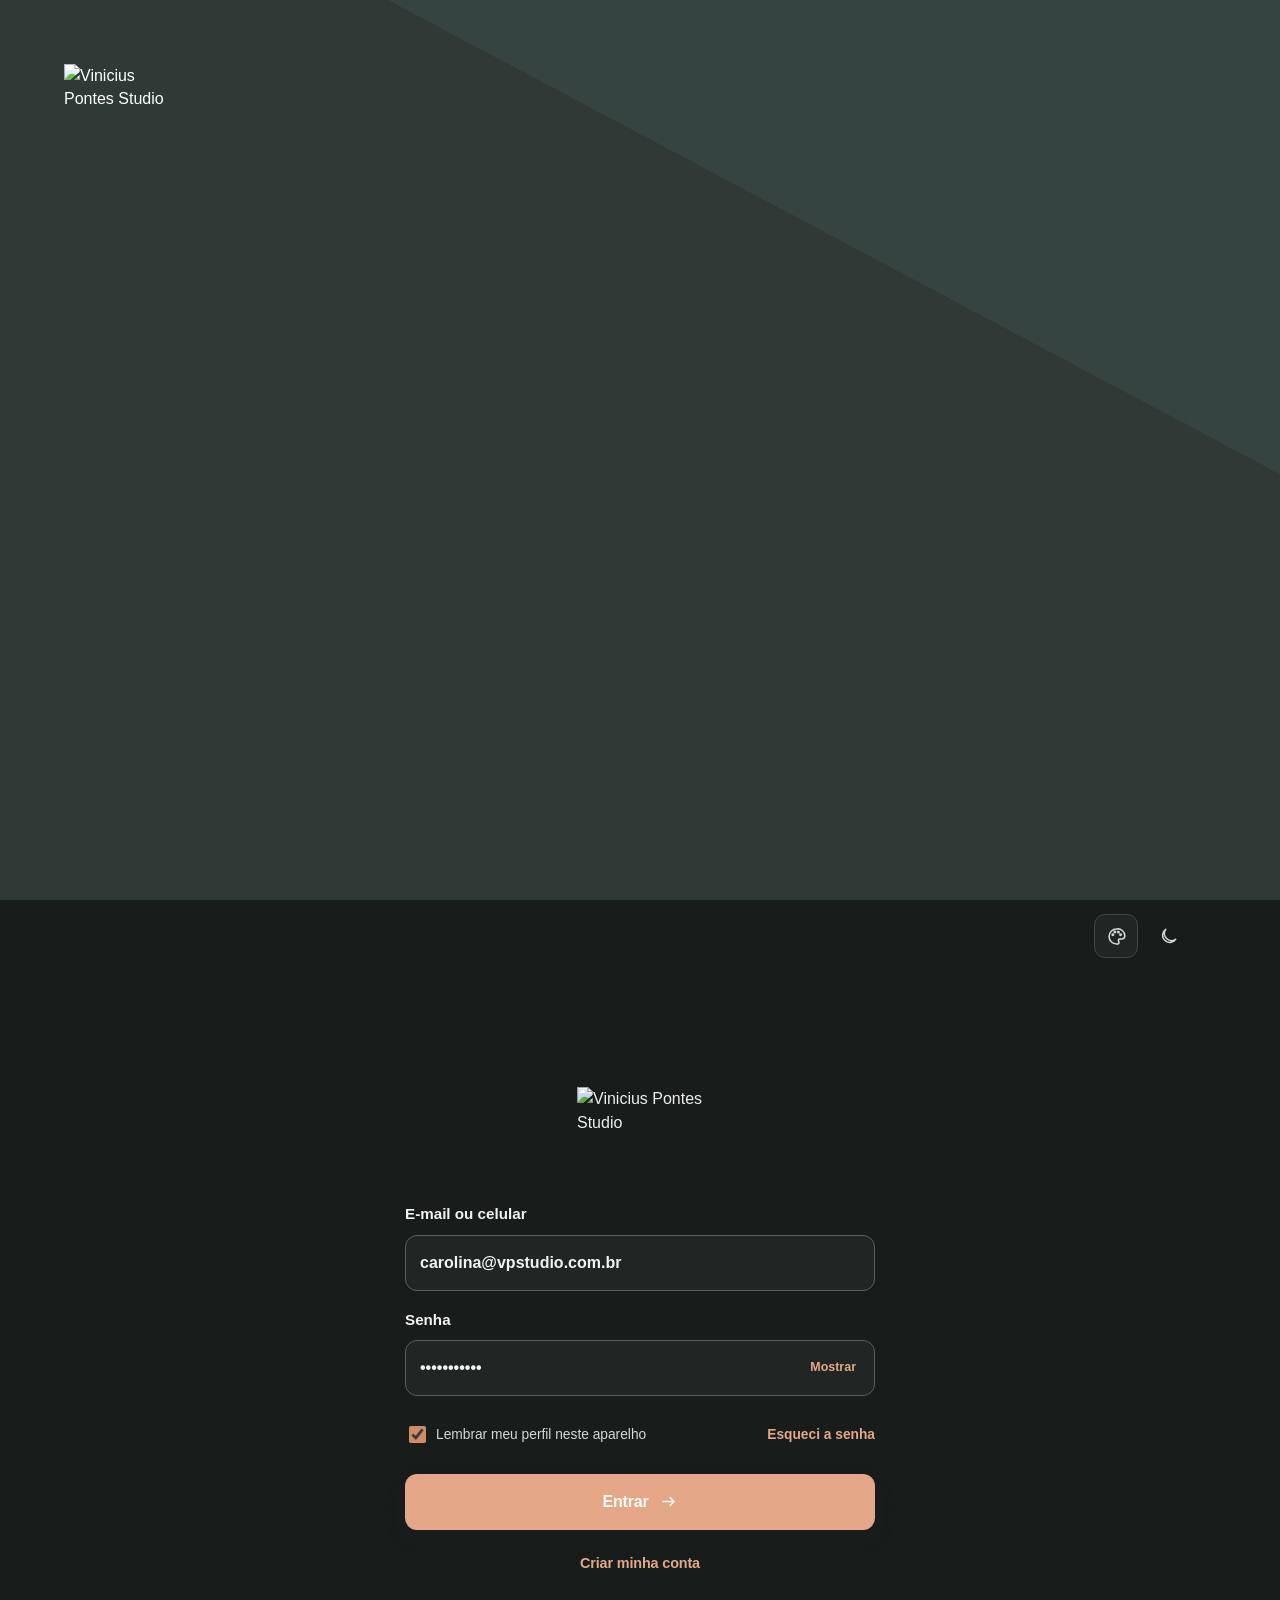
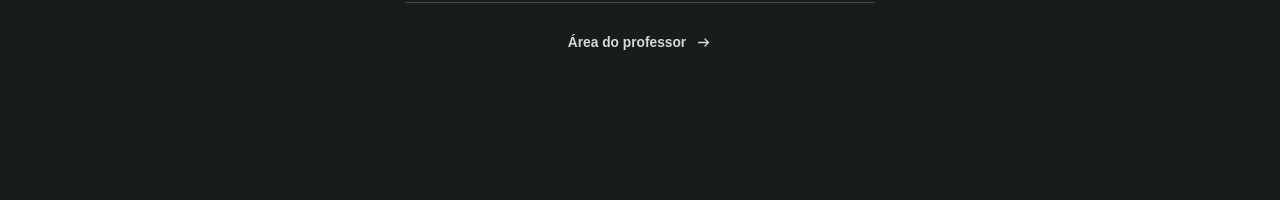
==== index.html @ 8ab85579 "Publicar login Cobre Urbano simplificado" ====
<!doctype html>
<html lang="pt-BR" data-experience="terracota" data-theme="dark">
  <head>
    <meta charset="UTF-8" />
    <meta name="viewport" content="width=device-width, initial-scale=1, viewport-fit=cover" />
    <meta name="theme-color" content="#181d1b" />
    <meta name="description" content="Aplicativo de homologação do Vinicius Pontes Studio." />
    <meta name="apple-mobile-web-app-capable" content="yes" />
    <meta name="apple-mobile-web-app-status-bar-style" content="default" />
    <meta name="apple-mobile-web-app-title" content="VP Studio" />
    <link rel="manifest" href="manifest.webmanifest" />
    <link rel="apple-touch-icon" href="assets/icons/icon-192.png" />
    <link rel="stylesheet" href="styles.css?v=20" />
    <link rel="stylesheet" href="experience-tokens.css?v=20" />
    <link rel="stylesheet" href="login-options.css?v=20" id="experience-picker-styles" />
    <title>VP Studio</title>
  </head>
  <body>
    <svg class="icon-library" aria-hidden="true">
      <symbol id="icon-home" viewBox="0 0 24 24">
        <path d="M3.5 10.7 12 3.8l8.5 6.9v9H4v-9Z" />
        <path d="M9.2 19.7v-5.5h5.6v5.5" />
      </symbol>
      <symbol id="icon-calendar" viewBox="0 0 24 24">
        <path d="M4 6.8h16v13H4zM7.5 3.5v6M16.5 3.5v6M4 10.5h16" />
      </symbol>
      <symbol id="icon-workout" viewBox="0 0 24 24">
        <path d="M7 7.2v9.6M4 9v6M17 7.2v9.6M20 9v6M7 12h10" />
      </symbol>
      <symbol id="icon-chart" viewBox="0 0 24 24">
        <path d="M4 19.5V5M4 19.5h16M7.5 16l3.2-4.1 3 1.9 5-7" />
      </symbol>
      <symbol id="icon-user" viewBox="0 0 24 24">
        <circle cx="12" cy="8" r="4" />
        <path d="M4.8 20c.8-4 3.2-6 7.2-6s6.4 2 7.2 6" />
      </symbol>
      <symbol id="icon-users" viewBox="0 0 24 24">
        <circle cx="9" cy="8.5" r="3.4" />
        <path d="M3.5 19c.6-3.4 2.5-5.2 5.5-5.2s4.9 1.8 5.5 5.2M15 6.2a3.2 3.2 0 0 1 0 6.1M15.5 14.3c2.8.2 4.5 1.7 5 4.7" />
      </symbol>
      <symbol id="icon-plus" viewBox="0 0 24 24">
        <path d="M12 4v16M4 12h16" />
      </symbol>
      <symbol id="icon-bell" viewBox="0 0 24 24">
        <path d="M18.2 9.9c0-3.8-2.2-6.2-6.2-6.2S5.8 6.1 5.8 9.9c0 4.8-1.8 5.4-2.2 7.1h16.8c-.4-1.7-2.2-2.3-2.2-7.1ZM9.4 20h5.2" />
      </symbol>
      <symbol id="icon-sun" viewBox="0 0 24 24">
        <circle cx="12" cy="12" r="4" />
        <path d="M12 2v2.2M12 19.8V22M2 12h2.2M19.8 12H22M4.9 4.9l1.6 1.6M17.5 17.5l1.6 1.6M19.1 4.9l-1.6 1.6M6.5 17.5l-1.6 1.6" />
      </symbol>
      <symbol id="icon-moon" viewBox="0 0 24 24">
        <path d="M20.2 15.2A8.2 8.2 0 0 1 8.8 3.8a8.2 8.2 0 1 0 11.4 11.4Z" />
      </symbol>
      <symbol id="icon-arrow" viewBox="0 0 24 24">
        <path d="M5 12h14M14 7l5 5-5 5" />
      </symbol>
      <symbol id="icon-back" viewBox="0 0 24 24">
        <path d="m14.5 5-7 7 7 7" />
      </symbol>
      <symbol id="icon-check" viewBox="0 0 24 24">
        <path d="m5 12.5 4.4 4.4L19.5 7" />
      </symbol>
      <symbol id="icon-credit" viewBox="0 0 24 24">
        <rect x="3.5" y="5" width="17" height="14" rx="2.5" />
        <path d="M3.5 9.5h17M7 15h4" />
      </symbol>
      <symbol id="icon-clock" viewBox="0 0 24 24">
        <circle cx="12" cy="12" r="8.5" />
        <path d="M12 7v5l3.5 2" />
      </symbol>
      <symbol id="icon-more" viewBox="0 0 24 24">
        <circle cx="5" cy="12" r="1" />
        <circle cx="12" cy="12" r="1" />
        <circle cx="19" cy="12" r="1" />
      </symbol>
      <symbol id="icon-search" viewBox="0 0 24 24">
        <circle cx="10.5" cy="10.5" r="6.5" />
        <path d="m15.5 15.5 4.5 4.5" />
      </symbol>
      <symbol id="icon-lock" viewBox="0 0 24 24">
        <rect x="5" y="10" width="14" height="10" rx="2" />
        <path d="M8 10V7.8a4 4 0 0 1 8 0V10" />
      </symbol>
      <symbol id="icon-download" viewBox="0 0 24 24">
        <path d="M12 3.5v11M7.5 10l4.5 4.5 4.5-4.5M4 19.5h16" />
      </symbol>
      <symbol id="icon-log-out" viewBox="0 0 24 24">
        <path d="M10 4H5v16h5M14 8l4 4-4 4M8 12h10" />
      </symbol>
      <symbol id="icon-palette" viewBox="0 0 24 24">
        <path d="M12 3.5a8.5 8.5 0 1 0 0 17h1.2a1.7 1.7 0 0 0 1.3-2.8 1.7 1.7 0 0 1 1.3-2.8H18a3.5 3.5 0 0 0 3.5-3.5A7.9 7.9 0 0 0 12 3.5Z" />
        <circle cx="7.8" cy="10" r=".8" />
        <circle cx="10.2" cy="6.9" r=".8" />
        <circle cx="14.2" cy="7" r=".8" />
        <circle cx="16.6" cy="10.1" r=".8" />
      </symbol>
      <symbol id="icon-close" viewBox="0 0 24 24">
        <path d="m6 6 12 12M18 6 6 18" />
      </symbol>
    </svg>

    <main id="app">
      <section class="experience-screen" id="experience-screen" aria-labelledby="experience-title" hidden>
        <div class="concept-page">
          <header class="concept-header">
            <div class="concept-topbar">
              <div class="concept-brand" aria-label="Vinicius Pontes Studio">
                <img src="assets/brand/vp-logo-gradient.png" alt="" />
                <span>VINICIUS PONTES<small>STUDIO</small></span>
              </div>
              <button class="picker-theme-control" type="button" data-theme-toggle aria-label="Ativar tema escuro">
                <svg class="theme-icon theme-icon--light"><use href="#icon-sun"></use></svg>
                <svg class="theme-icon theme-icon--dark"><use href="#icon-moon"></use></svg>
              </button>
            </div>

            <div class="concept-heading">
              <p class="kicker">ESCOLHA SEU VISUAL</p>
              <h1 id="experience-title">Qual experiência combina mais com o <em>VP Studio?</em></h1>
              <p>Toque em uma opção para conhecer e entrar.</p>
            </div>

            <aside class="review-note">
              <span>VOCÊ DECIDE</span>
              <p>O visual pode ser trocado depois, sem perder seu acesso.</p>
            </aside>
          </header>

          <section class="concept-grid" aria-label="Alternativas para a tela de acesso">
            <article class="concept-card concept-card--editorial">
              <header class="concept-card__header">
                <div>
                  <span class="concept-number">01</span>
                  <p>ATLÂNTICO</p>
                </div>
                <span class="concept-tone">Precisa · Contemporânea</span>
              </header>

              <div class="phone-frame">
                <section class="login-preview login-preview--editorial" aria-label="Prévia do conceito Atlântico">
                  <header class="editorial-top">
                    <img src="assets/brand/vp-logo-gradient.png" alt="VP Studio" />
                    <span>ACESSO</span>
                  </header>

                  <div class="editorial-title">
                    <p>VINICIUS PONTES · STUDIO</p>
                    <h2>Seu treino.<br />Seu ritmo.<br /><em>Seu studio.</em></h2>
                  </div>

                  <div class="editorial-access">
                    <span class="editorial-label">COMO VOCÊ QUER ENTRAR?</span>
                    <div class="editorial-roles" role="group" aria-label="Tipo de acesso">
                      <button class="is-active" type="button" data-preview-experience="editorial" data-preview-role="student" aria-pressed="true"><b>01</b> Área do aluno <i aria-hidden="true">✓</i></button>
                      <button type="button" data-preview-experience="editorial" data-preview-role="coach" aria-pressed="false"><b>02</b> Área do professor <i aria-hidden="true">✓</i></button>
                    </div>
                    <label class="editorial-field">
                      <span>SEU ACESSO</span>
                      <span class="editorial-input">E-mail ou celular</span>
                    </label>
                    <label class="editorial-field">
                      <span>SUA SENHA</span>
                      <span class="editorial-input editorial-input--password">•••••••• <b>Exibir</b></span>
                    </label>
                    <span class="editorial-primary">Entrar no studio</span>
                    <div class="editorial-links">
                      <span>Criar conta</span>
                      <span>Recuperar senha</span>
                    </div>
                  </div>
                </section>
              </div>

              <p class="concept-description">Atual, sóbrio e organizado.</p>
              <button class="open-concept" type="button" data-experience-choice="editorial">
                <span>Abrir conceito Atlântico</span>
                <svg viewBox="0 0 24 24" aria-hidden="true"><path d="M6 18 18 6M9 6h9v9" /></svg>
              </button>
            </article>

            <article class="concept-card concept-card--mineral">
              <header class="concept-card__header">
                <div>
                  <span class="concept-number">02</span>
                  <p>AZUL MINERAL</p>
                </div>
                <span class="concept-tone">Direta · Discreta</span>
              </header>

              <div class="phone-frame">
                <section class="login-preview login-preview--mineral" aria-label="Prévia do conceito Azul Mineral">
                  <header class="mineral-brand">
                    <img src="assets/brand/vp-logo-gradient.png" alt="VP Studio" />
                    <span><strong>VINICIUS PONTES</strong><small>STUDIO</small></span>
                  </header>

                  <div class="mineral-intro">
                    <span class="screen-label">SEU ACOMPANHAMENTO</span>
                    <h2>Bom ter você<br />por aqui.</h2>
                    <p>Entre para acompanhar seu treino e sua evolução.</p>
                  </div>

                  <div class="mineral-form">
                    <div class="role-segment" role="group" aria-label="Tipo de acesso">
                      <button class="is-active" type="button" data-preview-experience="mineral" data-preview-role="student" aria-pressed="true">Aluno</button>
                      <button type="button" data-preview-experience="mineral" data-preview-role="coach" aria-pressed="false">Professor</button>
                    </div>
                    <label class="preview-field">
                      <span>E-mail ou celular</span>
                      <span class="input-surface">carolina@exemplo.com</span>
                    </label>
                    <label class="preview-field">
                      <span>Senha</span>
                      <span class="input-surface input-surface--password">•••••••• <b>Exibir</b></span>
                    </label>
                    <div class="form-assist">
                      <span>Manter conectado</span>
                      <span>Esqueci a senha</span>
                    </div>
                    <span class="preview-primary">Entrar <b aria-hidden="true">→</b></span>
                    <span class="preview-secondary">Criar minha conta</span>
                  </div>

                  <footer class="preview-footer">Privacidade e segurança · VP Studio</footer>
                </section>
              </div>

              <p class="concept-description">Simples, claro e fácil de usar.</p>
              <button class="open-concept" type="button" data-experience-choice="mineral">
                <span>Abrir conceito Mineral</span>
                <svg viewBox="0 0 24 24" aria-hidden="true"><path d="M6 18 18 6M9 6h9v9" /></svg>
              </button>
            </article>

            <article class="concept-card concept-card--terracota">
              <header class="concept-card__header">
                <div>
                  <span class="concept-number">03</span>
                  <p>COBRE URBANO</p>
                </div>
                <span class="concept-tone">Sólida · Acolhedora</span>
              </header>

              <div class="phone-frame">
                <section class="login-preview login-preview--terracota" aria-label="Prévia do conceito Cobre Urbano">
                  <div class="clay-panel">
                    <header class="clay-topbar">
                      <span class="clay-mark"><img src="assets/brand/vp-logo-gradient.png" alt="VP Studio" /></span>
                    </header>
                    <label class="clay-field">
                      <span>E-mail ou celular</span>
                      <span class="clay-input">Digite seu acesso</span>
                    </label>
                    <label class="clay-field">
                      <span>Senha</span>
                      <span class="clay-input clay-input--password">Sua senha <b>Exibir</b></span>
                    </label>
                    <div class="clay-assist">
                      <span>✓ Lembrar meu perfil</span>
                      <span class="clay-forgot">Esqueci minha senha</span>
                    </div>
                    <span class="clay-primary">Entrar <b aria-hidden="true">→</b></span>
                    <p class="clay-account">Primeira vez por aqui? <strong>Criar conta</strong></p>
                    <button class="clay-professor" type="button" data-preview-experience="terracota" data-preview-role="coach">
                      Área do professor <b aria-hidden="true">→</b>
                    </button>
                  </div>
                </section>
              </div>

              <p class="concept-description">Concreto quente, grafite e cobre em equilíbrio.</p>
              <button class="open-concept" type="button" data-experience-choice="terracota">
                <span>Abrir conceito Cobre Urbano</span>
                <svg viewBox="0 0 24 24" aria-hidden="true"><path d="M6 18 18 6M9 6h9v9" /></svg>
              </button>
            </article>

          </section>

          <footer class="page-footer">
            <img src="assets/brand/vp-logo-gradient.png" alt="" />
            <p>Escolha uma opção para continuar. Os dados desta demonstração são fictícios.</p>
          </footer>
        </div>
      </section>

      <section class="login-screen is-active" id="login-screen" aria-labelledby="login-title">
        <aside class="login-story" aria-label="Apresentação do studio">
          <div class="login-story__brand">
            <img src="assets/brand/vp-logo-gradient.png" alt="Vinicius Pontes Studio" />
            <span>SAÚDE <i></i> PERFORMANCE</span>
          </div>
          <div class="login-story__copy">
            <span class="overline">ACOMPANHAMENTO INDIVIDUAL</span>
            <h1>Disciplina supera motivação.</h1>
            <p>Treinos, horários e acompanhamento em um só acesso.</p>
          </div>
          <div class="login-story__status">
            <span>AMBIENTE DE TESTES</span>
            <strong>Use apenas dados fictícios</strong>
          </div>
        </aside>

        <section class="login-panel">
          <header class="login-panel__header">
            <a class="mobile-brand" href="index.html" aria-label="VP Studio">
              <img src="assets/brand/vp-logo-gradient.png" alt="" />
              <span>VINICIUS PONTES<small>STUDIO</small></span>
            </a>
            <div class="login-panel__controls">
              <button class="icon-control" type="button" data-open-experience aria-label="Trocar visual">
                <svg><use href="#icon-palette"></use></svg>
              </button>
              <button class="icon-control theme-control" type="button" data-theme-toggle aria-label="Ativar tema escuro">
                <svg class="theme-icon theme-icon--light"><use href="#icon-sun"></use></svg>
                <svg class="theme-icon theme-icon--dark"><use href="#icon-moon"></use></svg>
              </button>
            </div>
          </header>

          <div class="login-panel__body">
            <div class="cobre-login-logo">
              <img src="assets/brand/vp-logo-gradient.png" alt="Vinicius Pontes Studio" />
            </div>
            <div class="login-heading">
              <span class="overline">ACESSO AO STUDIO</span>
              <h2 id="login-title" tabindex="-1">Boas-vindas.</h2>
              <p class="login-motto">Disciplina supera motivação.</p>
              <p class="login-instruction">Escolha seu perfil para continuar.</p>
            </div>

            <div class="role-selector" role="group" aria-label="Perfil de acesso">
              <button class="role-selector__item is-active" type="button" data-access-role="student" aria-pressed="true">
                <svg><use href="#icon-user"></use></svg>
                <span><strong>Aluno</strong><small>Treinos e acompanhamento</small></span>
                <span class="role-selector__state" aria-hidden="true"><svg><use href="#icon-check"></use></svg></span>
              </button>
              <button class="role-selector__item" type="button" data-access-role="coach" aria-pressed="false">
                <svg><use href="#icon-users"></use></svg>
                <span><strong>Professor</strong><small>Gestão do studio</small></span>
                <span class="role-selector__state" aria-hidden="true"><svg><use href="#icon-check"></use></svg></span>
              </button>
            </div>
            <p class="role-selection-summary" aria-live="polite">
              <span>Perfil selecionado</span>
              <strong id="selected-role-label">Aluno</strong>
            </p>

            <p class="cobre-access-status" aria-live="polite">
              <svg aria-hidden="true"><use href="#icon-users"></use></svg>
              <strong>Área do professor</strong>
            </p>

            <form class="login-form" id="login-form">
              <label class="field">
                <span>E-mail ou celular</span>
                <input id="login-identity" name="identity" type="text" value="carolina@vpstudio.com.br" autocomplete="username" required />
              </label>
              <label class="field">
                <span>Senha</span>
                <span class="field__password">
                  <input id="login-password" name="password" type="password" value="homologacao" autocomplete="current-password" required />
                  <button type="button" id="password-toggle" aria-label="Mostrar senha">Mostrar</button>
                </span>
              </label>
              <div class="login-help">
                <label><input id="remember-profile" name="rememberProfile" type="checkbox" checked /> <span>Lembrar meu perfil neste aparelho</span></label>
                <button type="button" class="text-button" data-toast="Confira o e-mail cadastrado para recuperar sua senha.">Esqueci a senha</button>
              </div>
              <button class="button button--primary button--full" type="submit">
                Entrar
                <svg><use href="#icon-arrow"></use></svg>
              </button>
            </form>

            <div class="login-separator"><span>PRIMEIRO ACESSO</span></div>
            <button class="button button--secondary button--full" type="button" data-route="account">
              Criar minha conta
            </button>

            <div class="cobre-role-access">
              <button class="cobre-role-access__button cobre-role-access__button--coach" type="button" data-access-role="coach">
                Área do professor
                <svg aria-hidden="true"><use href="#icon-arrow"></use></svg>
              </button>
              <button class="cobre-role-access__button cobre-role-access__button--student" type="button" data-access-role="student">
                <svg aria-hidden="true"><use href="#icon-arrow"></use></svg>
                Voltar para acesso do aluno
              </button>
            </div>
          </div>
        </section>
      </section>

      <section class="workspace-shell" id="workspace-shell" hidden>
        <aside class="app-rail" aria-label="Navegação principal">
          <button class="rail-brand" type="button" data-route="home" aria-label="Ir para o início">
            <img src="assets/brand/vp-logo-gradient.png" alt="VP" />
          </button>
          <div class="rail-context">
            <span>VINICIUS PONTES</span>
            <strong>Studio</strong>
            <small id="rail-role">Área do aluno</small>
          </div>
          <nav class="rail-nav" id="rail-nav"></nav>
          <div class="rail-footer">
            <button class="rail-action" type="button" id="install-app-button" hidden>
              <svg><use href="#icon-download"></use></svg>
              <span>Instalar aplicativo</span>
            </button>
            <button class="rail-action" type="button" data-theme-toggle>
              <svg class="theme-icon theme-icon--light"><use href="#icon-sun"></use></svg>
              <svg class="theme-icon theme-icon--dark"><use href="#icon-moon"></use></svg>
              <span>Tema</span>
            </button>
            <button class="rail-action" type="button" data-logout>
              <svg><use href="#icon-log-out"></use></svg>
              <span>Sair</span>
            </button>
          </div>
        </aside>

        <section class="workspace">
          <header class="workspace-header">
            <div class="mobile-app-brand">
              <img src="assets/brand/vp-logo-gradient.png" alt="VP" />
              <span id="mobile-context">STUDIO</span>
            </div>
            <div class="workspace-title">
              <span id="page-overline">VISÃO GERAL</span>
              <h1 id="page-title">Início</h1>
            </div>
            <div class="workspace-actions">
              <span class="environment-badge">AVALIAÇÃO</span>
              <button class="icon-control workspace-theme-control" type="button" data-theme-toggle aria-label="Ativar tema escuro">
                <svg class="theme-icon theme-icon--light"><use href="#icon-sun"></use></svg>
                <svg class="theme-icon theme-icon--dark"><use href="#icon-moon"></use></svg>
              </button>
              <button class="icon-control" type="button" data-toast="Lembretes: check-in de hoje e aula às 18:30." aria-label="Notificações">
                <svg><use href="#icon-bell"></use></svg>
              </button>
              <button class="profile-chip" type="button" data-account-menu aria-haspopup="dialog" aria-label="Abrir conta">
                <span id="header-avatar">CM</span>
                <span><strong id="header-name">Carolina Mendes</strong><small id="header-role">Aluno</small></span>
              </button>
            </div>
          </header>

          <main class="workspace-content">
            <section class="app-view is-active" data-view="student-home">
              <header class="page-intro">
                <div>
                  <span class="overline">TERÇA, 28 DE JULHO</span>
                  <h2>Bom dia, Carolina.</h2>
                  <p class="daily-line">Técnica primeiro. Carga depois.</p>
                </div>
                <button class="button button--secondary desktop-only" type="button" data-route="agenda">
                  Ver agenda
                  <svg><use href="#icon-arrow"></use></svg>
                </button>
              </header>

              <button class="wellness-hero" type="button" data-route="wellness" id="wellness-hero">
                <span class="wellness-hero__status">
                  <i></i>
                  <small>CHECK-IN DE HOJE</small>
                  <strong id="wellness-status-title">Pendente</strong>
                </span>
                <span class="wellness-hero__copy">
                  <strong id="wellness-question-title">Como seu corpo está hoje?</strong>
                  <span id="wellness-question-helper">Sono, energia, recuperação e desconfortos em poucos passos.</span>
                </span>
                <span class="wellness-hero__action">
                  <b id="wellness-action-label">Responder agora</b>
                  <svg><use href="#icon-arrow"></use></svg>
                </span>
              </button>

              <section class="dashboard-grid dashboard-grid--student">
                <article class="card next-session-card">
                  <header class="card-header">
                    <span class="card-kicker">PRÓXIMA AULA</span>
                    <span class="status-pill status-pill--confirmed">Confirmada</span>
                  </header>
                  <div class="session-time">
                    <strong>18:30</strong>
                    <span><b>Hoje</b><small>Treino individual</small></span>
                  </div>
                  <div class="session-meta">
                    <span>Vinicius Pontes</span>
                    <span>50 min</span>
                  </div>
                  <button class="card-link" type="button" data-route="agenda">
                    Ver detalhes
                    <svg><use href="#icon-arrow"></use></svg>
                  </button>
                </article>

                <article class="card current-workout-card">
                  <header class="card-header">
                    <span class="card-kicker">TREINO ATUAL</span>
                    <span class="status-pill">12 de 16</span>
                  </header>
                  <h3>Força e mobilidade</h3>
                  <p>Inferiores, core e estabilidade de ombros.</p>
                  <div class="progress-block">
                    <span><b>75%</b> do ciclo concluído</span>
                    <i><b style="width:75%"></b></i>
                  </div>
                  <button class="card-link" type="button" data-route="workout">
                    Abrir treino
                    <svg><use href="#icon-arrow"></use></svg>
                  </button>
                </article>

                <article class="card payment-card">
                  <header class="card-header">
                    <span class="card-kicker">FINANCEIRO</span>
                    <svg><use href="#icon-credit"></use></svg>
                  </header>
                  <strong>Mensalidade vence em 3 dias</strong>
                  <p>Vencimento em 31 de julho.</p>
                  <button class="card-link" type="button" data-toast="Abrindo mensalidade de julho.">
                    Ver mensalidade
                    <svg><use href="#icon-arrow"></use></svg>
                  </button>
                </article>
              </section>

              <section class="section-block">
                <header class="section-title">
                  <div>
                    <span class="overline">SEU MÊS</span>
                    <h3>Acompanhamento</h3>
                  </div>
                  <button class="text-button" type="button" data-route="evolution">Ver evolução</button>
                </header>
                <div class="metric-strip">
                  <article>
                    <span>Frequência</span>
                    <strong>86%</strong>
                    <small>12 de 14 aulas</small>
                  </article>
                  <article>
                    <span>Carga total</span>
                    <strong>+8,2%</strong>
                    <small>em relação a junho</small>
                  </article>
                  <article>
                    <span>PSR média</span>
                    <strong>7,6</strong>
                    <small>últimos 14 dias</small>
                  </article>
                  <article>
                    <span>Sequência</span>
                    <strong>4</strong>
                    <small>semanas ativas</small>
                  </article>
                </div>
              </section>

              <section class="section-block">
                <header class="section-title">
                  <div>
                    <span class="overline">MURAL DO STUDIO</span>
                    <h3>Comunicados</h3>
                  </div>
                  <button class="text-button" type="button" data-toast="Comunicados atualizados.">Ver todos</button>
                </header>
                <div class="notice-grid">
                  <button class="notice-card" type="button" data-toast="As avaliações físicas podem ser agendadas pela agenda.">
                    <span>28 JUL</span>
                    <strong>Semana de avaliação física</strong>
                    <p>Horários extras disponíveis até sexta-feira.</p>
                  </button>
                  <button class="notice-card notice-card--quiet" type="button" data-toast="Abrindo desafio de frequência.">
                    <span>01 AGO</span>
                    <strong>Desafio de frequência</strong>
                    <p>Quatro semanas para construir uma rotina consistente.</p>
                  </button>
                </div>
              </section>
            </section>

            <section class="app-view" data-view="student-agenda">
              <header class="page-intro page-intro--compact">
                <div>
                  <span class="overline">AGENDA</span>
                  <h2>Suas próximas aulas</h2>
                  <p>Agende, remarque ou acompanhe suas recorrências.</p>
                </div>
                <button class="button button--primary" type="button" data-toast="Escolha um dia e horário para continuar.">
                  <svg><use href="#icon-plus"></use></svg>
                  Agendar aula
                </button>
              </header>
              <div class="date-strip" role="list" aria-label="Dias da semana">
                <button type="button"><span>SEG</span><strong>27</strong></button>
                <button class="is-active" type="button"><span>TER</span><strong>28</strong><i></i></button>
                <button type="button"><span>QUA</span><strong>29</strong></button>
                <button type="button"><span>QUI</span><strong>30</strong></button>
                <button type="button"><span>SEX</span><strong>31</strong></button>
                <button type="button"><span>SÁB</span><strong>01</strong></button>
              </div>
              <div class="schedule-list">
                <article class="schedule-item schedule-item--accent">
                  <time>18:30</time>
                  <span class="schedule-item__line"></span>
                  <div>
                    <span class="status-pill status-pill--confirmed">Confirmada</span>
                    <h3>Treino individual</h3>
                    <p>Vinicius Pontes · 50 min</p>
                  </div>
                  <button class="icon-control" type="button" data-toast="Detalhes desta aula abertos."><svg><use href="#icon-more"></use></svg></button>
                </article>
                <article class="schedule-item">
                  <time>17:45</time>
                  <span class="schedule-item__line"></span>
                  <div>
                    <span class="status-pill">Recorrente</span>
                    <h3>Treino individual</h3>
                    <p>Quinta, 30 de julho · 60 min</p>
                  </div>
                  <button class="icon-control" type="button" data-toast="Detalhes desta aula abertos."><svg><use href="#icon-more"></use></svg></button>
                </article>
                <article class="schedule-item">
                  <time>09:00</time>
                  <span class="schedule-item__line"></span>
                  <div>
                    <span class="status-pill status-pill--attention">Avaliação</span>
                    <h3>Avaliação física</h3>
                    <p>Sábado, 1 de agosto · 45 min</p>
                  </div>
                  <button class="icon-control" type="button" data-toast="Detalhes desta avaliação abertos."><svg><use href="#icon-more"></use></svg></button>
                </article>
              </div>
            </section>

            <section class="app-view" data-view="student-workout">
              <header class="page-intro page-intro--compact">
                <div>
                  <span class="overline">CICLO 03 · TREINO 12</span>
                  <h2>Força e mobilidade</h2>
                  <p>Atualizado por Vinicius em 27 de julho.</p>
                </div>
                <span class="workout-duration"><svg><use href="#icon-clock"></use></svg> 52 min</span>
              </header>
              <div class="workout-summary">
                <div><span>Exercícios</span><strong>7</strong></div>
                <div><span>Séries</span><strong>24</strong></div>
                <div><span>Ênfase</span><strong>Inferiores</strong></div>
                <div><span>Última PSE</span><strong>7/10</strong></div>
              </div>
              <div class="exercise-list">
                <article>
                  <span class="exercise-order">01</span>
                  <div class="exercise-thumb"><span>AG</span></div>
                  <div><h3>Agachamento livre</h3><p>4 séries · 8 repetições · 42 kg</p></div>
                  <button class="icon-control" type="button" data-toast="Abrindo agachamento livre."><svg><use href="#icon-arrow"></use></svg></button>
                </article>
                <article>
                  <span class="exercise-order">02</span>
                  <div class="exercise-thumb"><span>LG</span></div>
                  <div><h3>Leg press 45°</h3><p>4 séries · 10 repetições · 120 kg</p></div>
                  <button class="icon-control" type="button" data-toast="Abrindo leg press 45°."><svg><use href="#icon-arrow"></use></svg></button>
                </article>
                <article>
                  <span class="exercise-order">03</span>
                  <div class="exercise-thumb"><span>ST</span></div>
                  <div><h3>Stiff com halteres</h3><p>3 séries · 10 repetições · 18 kg</p></div>
                  <button class="icon-control" type="button" data-toast="Abrindo stiff com halteres."><svg><use href="#icon-arrow"></use></svg></button>
                </article>
                <article>
                  <span class="exercise-order">04</span>
                  <div class="exercise-thumb"><span>RM</span></div>
                  <div><h3>Remada baixa</h3><p>3 séries · 12 repetições · 32 kg</p></div>
                  <button class="icon-control" type="button" data-toast="Abrindo remada baixa."><svg><use href="#icon-arrow"></use></svg></button>
                </article>
              </div>
              <button class="button button--primary button--start" type="button" id="start-workout">
                Iniciar treino
                <svg><use href="#icon-arrow"></use></svg>
              </button>
            </section>

            <section class="app-view" data-view="student-evolution">
              <header class="page-intro page-intro--compact">
                <div>
                  <span class="overline">HISTÓRICO COMPLETO</span>
                  <h2>Sua evolução</h2>
                  <p>Veja seu histórico de cargas, frequência e medidas.</p>
                </div>
                <select class="period-select" aria-label="Período dos gráficos">
                  <option>Últimos 3 meses</option>
                  <option>Últimos 6 meses</option>
                  <option>Último ano</option>
                </select>
              </header>
              <div class="chart-grid">
                <article class="card chart-card chart-card--wide">
                  <header class="card-header">
                    <div><span class="card-kicker">CARGA TOTAL</span><strong>+18,4%</strong></div>
                    <span class="chart-key"><i></i> Quilos movimentados</span>
                  </header>
                  <svg class="line-chart" viewBox="0 0 720 260" preserveAspectRatio="none" role="img" aria-label="Carga total crescente de maio a julho">
                    <defs>
                      <linearGradient id="studentArea" x1="0" x2="0" y1="0" y2="1">
                        <stop offset="0" stop-color="var(--accent)" stop-opacity=".28" />
                        <stop offset="1" stop-color="var(--accent)" stop-opacity="0" />
                      </linearGradient>
                    </defs>
                    <g class="chart-grid-lines"><path d="M8 40H712M8 100H712M8 160H712M8 220H712" /></g>
                    <path class="chart-area-fill" d="M8 210C96 194 111 173 184 181s111-70 176-60 91-44 176-26 103-40 176-55V260H8Z" fill="url(#studentArea)" />
                    <path class="chart-main-line" d="M8 210C96 194 111 173 184 181s111-70 176-60 91-44 176-26 103-40 176-55" />
                    <g class="chart-points"><circle cx="184" cy="181" r="5" /><circle cx="360" cy="121" r="5" /><circle cx="536" cy="95" r="5" /><circle cx="712" cy="40" r="5" /></g>
                  </svg>
                  <div class="chart-labels"><span>MAI</span><span>JUN</span><span>JUL</span><span>AGO</span></div>
                </article>
                <article class="card chart-card">
                  <header class="card-header"><div><span class="card-kicker">FREQUÊNCIA</span><strong>86%</strong></div></header>
                  <div class="donut-chart" style="--value:86"><span><strong>12</strong><small>de 14 aulas</small></span></div>
                  <p>Meta mensal: 85%</p>
                </article>
                <article class="card chart-card">
                  <header class="card-header"><div><span class="card-kicker">RECUPERAÇÃO</span><strong>7,6</strong></div></header>
                  <div class="bar-chart" aria-label="PSR dos últimos sete dias">
                    <i style="--bar:62%"></i><i style="--bar:78%"></i><i style="--bar:70%"></i><i style="--bar:85%"></i><i style="--bar:74%"></i><i style="--bar:90%"></i><i style="--bar:80%"></i>
                  </div>
                  <div class="week-labels"><span>S</span><span>T</span><span>Q</span><span>Q</span><span>S</span><span>S</span><span>D</span></div>
                </article>
                <article class="card chart-card chart-card--wide">
                  <header class="card-header">
                    <div><span class="card-kicker">MEDIDAS CORPORAIS</span><strong>Histórico</strong></div>
                    <button class="text-button" type="button" data-toast="Avaliações físicas selecionadas.">Abrir avaliações</button>
                  </header>
                  <div class="measure-table">
                    <div><span>Medida</span><span>Mai</span><span>Jun</span><span>Jul</span><span>Variação</span></div>
                    <div><strong>Cintura</strong><span>78 cm</span><span>76 cm</span><span>74 cm</span><b>-4 cm</b></div>
                    <div><strong>Quadril</strong><span>102 cm</span><span>101 cm</span><span>100 cm</span><b>-2 cm</b></div>
                    <div><strong>Coxa</strong><span>57 cm</span><span>58 cm</span><span>59 cm</span><b>+2 cm</b></div>
                  </div>
                </article>
              </div>
            </section>

            <section class="app-view" data-view="student-profile">
              <header class="page-intro page-intro--compact">
                <div>
                  <span class="overline">CONTA E PREFERÊNCIAS</span>
                  <h2>Meu perfil</h2>
                  <p>Dados pessoais, acompanhamento e privacidade.</p>
                </div>
              </header>
              <div class="profile-layout">
                <article class="profile-summary card">
                  <div class="profile-summary__avatar">CM</div>
                  <h3>Carolina Mendes</h3>
                  <p>Aluna desde março de 2025</p>
                  <span class="status-pill status-pill--confirmed">Plano ativo</span>
                </article>
                <div class="settings-list">
                  <button type="button" data-toast="Edição de dados pessoais aberta."><span><strong>Dados pessoais</strong><small>Nome, contato e data de nascimento</small></span><svg><use href="#icon-arrow"></use></svg></button>
                  <button type="button" data-toast="Preferências de acompanhamento abertas."><span><strong>Acompanhamento</strong><small>Modelo corporal, ciclo e permissões</small></span><svg><use href="#icon-arrow"></use></svg></button>
                  <button type="button" data-toast="Histórico de formulários aberto."><span><strong>Formulários e avaliações</strong><small>Versões respondidas e novas solicitações</small></span><svg><use href="#icon-arrow"></use></svg></button>
                  <button type="button" data-toast="Central de privacidade aberta."><span><strong>Privacidade e segurança</strong><small>Senha, sessões e uso dos seus dados</small></span><svg><use href="#icon-arrow"></use></svg></button>
                  <button type="button" id="mobile-install-row"><span><strong>Instalar neste aparelho</strong><small>Acesso pela tela inicial, sem depender do navegador</small></span><svg><use href="#icon-download"></use></svg></button>
                  <button type="button" data-logout><span><strong>Sair da conta</strong><small>Encerrar esta sessão de homologação</small></span><svg><use href="#icon-log-out"></use></svg></button>
                </div>
              </div>
            </section>

            <section class="app-view wellness-view" data-view="wellness">
              <header class="flow-header">
                <button class="back-control" type="button" data-route="home" aria-label="Voltar ao início">
                  <svg><use href="#icon-back"></use></svg>
                </button>
                <div>
                  <span class="overline">CHECK-IN DIÁRIO</span>
                  <h2>Seu bem-estar</h2>
                </div>
                <span class="flow-step" id="wellness-step-label">1 de 9</span>
              </header>
              <div class="flow-progress" aria-hidden="true"><i id="wellness-progress"></i></div>
              <section class="wellness-stage" id="wellness-stage" aria-live="polite"></section>
              <footer class="flow-actions">
                <button class="button button--secondary" type="button" id="wellness-back">Voltar</button>
                <button class="button button--primary" type="button" id="wellness-next">
                  Continuar
                  <svg><use href="#icon-arrow"></use></svg>
                </button>
              </footer>
              <p class="flow-privacy">
                Nesta demonstração, as respostas ficam somente neste aparelho. Use apenas dados fictícios.
              </p>
            </section>

            <section class="app-view" data-view="coach-home">
              <header class="page-intro">
                <div>
                  <span class="overline">TERÇA, 28 DE JULHO</span>
                  <h2>Bom dia, Vinicius.</h2>
                  <p>Há 3 registros recentes para consultar antes das próximas aulas.</p>
                </div>
                <button class="button button--primary" type="button" data-route="training">
                  <svg><use href="#icon-plus"></use></svg>
                  Novo treino
                </button>
              </header>

              <div class="coach-metrics">
                <article><span>ALUNOS ATIVOS</span><strong>42</strong><small>3 novos neste mês</small></article>
                <article><span>CHECK-INS HOJE</span><strong>31<small>/42</small></strong><i><b style="width:74%"></b></i></article>
                <article><span>AULAS HOJE</span><strong>9</strong><small>2 horários livres</small></article>
                <article class="coach-metrics__attention"><span>NOVOS REGISTROS</span><strong>3</strong><small>desde o último acesso</small></article>
              </div>

              <div class="coach-dashboard-grid">
                <article class="card attention-card">
                  <header class="section-title">
                    <div><span class="overline">ATUALIZAÇÕES DOS ALUNOS</span><h3>Registros recentes</h3></div>
                    <button class="text-button" type="button" data-route="students">Ver alunos</button>
                  </header>
                  <div class="attention-list">
                    <button type="button" data-toast="Histórico de Larissa aberto.">
                      <span class="list-avatar list-avatar--rose">LM</span>
                      <span><strong>Larissa Martins</strong><small>PSR 3 · dor lombar · hoje, 07:42</small></span>
                      <b class="reason-label reason-label--high">Dor sinalizada</b>
                    </button>
                    <button type="button" data-toast="Histórico de Rafael aberto.">
                      <span class="list-avatar list-avatar--blue">RB</span>
                      <span><strong>Rafael Brito</strong><small>3 faltas consecutivas · última aula em 17/07</small></span>
                      <b class="reason-label">3 faltas</b>
                    </button>
                    <button type="button" data-toast="Histórico de Carolina aberto.">
                      <span class="list-avatar list-avatar--sand">CM</span>
                      <span><strong>Carolina Mendes</strong><small>PSE 8 em 2 treinos · carga +12%</small></span>
                      <b class="reason-label">PSE elevada</b>
                    </button>
                  </div>
                </article>

                <article class="card collective-chart-card">
                  <header class="section-title">
                    <div><span class="overline">ÚLTIMOS 14 DIAS</span><h3>Média da PSR informada</h3></div>
                    <strong class="chart-value">7,8<small>/10</small></strong>
                  </header>
                  <svg class="line-chart line-chart--compact" viewBox="0 0 560 220" preserveAspectRatio="none" role="img" aria-label="Média da PSR informada no período">
                    <g class="chart-grid-lines"><path d="M0 40H560M0 100H560M0 160H560" /></g>
                    <path class="chart-main-line" d="M0 137C52 119 61 150 112 128s61-68 112-41 62 57 112 32 70-63 112-42 61 8 112-39" />
                    <g class="chart-points"><circle cx="448" cy="77" r="5" /><circle cx="560" cy="38" r="5" /></g>
                  </svg>
                  <div class="chart-labels"><span>15 JUL</span><span>21 JUL</span><span>28 JUL</span></div>
                </article>
              </div>

              <section class="section-block">
                <header class="section-title">
                  <div><span class="overline">PRÓXIMOS HORÁRIOS</span><h3>Agenda de hoje</h3></div>
                  <button class="text-button" type="button" data-route="coach-agenda">Agenda completa</button>
                </header>
                <div class="compact-agenda">
                  <article><time>16:00</time><i></i><span><strong>Avaliação física</strong><small>Mariana Costa · 45 min</small></span><b>1 aluno</b></article>
                  <article><time>18:30</time><i></i><span><strong>Treino individual</strong><small>Carolina Mendes · 50 min</small></span><b>1 aluno</b></article>
                  <article><time>19:30</time><i></i><span><strong>Treino individual</strong><small>Henrique Sousa · 60 min</small></span><b>1 aluno</b></article>
                </div>
              </section>
            </section>

            <section class="app-view" data-view="coach-students">
              <header class="page-intro page-intro--compact">
                <div><span class="overline">42 ALUNOS ATIVOS</span><h2>Alunos</h2><p>Histórico, treino e acompanhamento em um único registro.</p></div>
                <button class="button button--primary" type="button" data-toast="Novo convite de aluno."><svg><use href="#icon-plus"></use></svg> Convidar aluno</button>
              </header>
              <label class="search-field"><svg><use href="#icon-search"></use></svg><input type="search" id="student-search" placeholder="Buscar por nome ou objetivo" /></label>
              <div class="student-table" id="student-table">
                <div class="student-table__head"><span>Aluno</span><span>Último check-in</span><span>Próxima aula</span><span>Frequência</span><span>Status</span></div>
                <button type="button" data-student-name="Larissa Martins" data-toast="Histórico de Larissa aberto."><span><i class="list-avatar list-avatar--rose">LM</i><b>Larissa Martins<small>Força e qualidade de vida</small></b></span><span>PSR 3 · 07:42</span><span>Hoje, 17:30</span><span>82%</span><em class="reason-label reason-label--high">Dor informada</em></button>
                <button type="button" data-student-name="Carolina Mendes" data-toast="Histórico de Carolina aberto."><span><i class="list-avatar list-avatar--sand">CM</i><b>Carolina Mendes<small>Força e condicionamento</small></b></span><span>Pendente</span><span>Hoje, 18:30</span><span>86%</span><em class="reason-label">Ativa</em></button>
                <button type="button" data-student-name="Rafael Brito" data-toast="Histórico de Rafael aberto."><span><i class="list-avatar list-avatar--blue">RB</i><b>Rafael Brito<small>Condicionamento geral</small></b></span><span>Há 4 dias</span><span>Sexta, 08:00</span><span>61%</span><em class="reason-label reason-label--medium">3 faltas</em></button>
                <button type="button" data-student-name="Mariana Costa" data-toast="Histórico de Mariana aberto."><span><i class="list-avatar">MC</i><b>Mariana Costa<small>Mobilidade e saúde</small></b></span><span>PSR 8 · 06:55</span><span>Hoje, 16:00</span><span>92%</span><em class="reason-label">Ativa</em></button>
              </div>
            </section>

            <section class="app-view" data-view="coach-agenda">
              <header class="page-intro page-intro--compact">
                <div><span class="overline">GESTÃO DE HORÁRIOS</span><h2>Agenda do studio</h2><p>Treinos individuais, recorrências e avaliações físicas.</p></div>
                <button class="button button--primary" type="button" data-toast="Novo agendamento."><svg><use href="#icon-plus"></use></svg> Novo horário</button>
              </header>
              <div class="calendar-toolbar">
                <button class="icon-control" type="button" aria-label="Semana anterior"><svg><use href="#icon-back"></use></svg></button>
                <strong>27 de julho a 1 de agosto</strong>
                <button class="icon-control icon-control--next" type="button" aria-label="Próxima semana"><svg><use href="#icon-arrow"></use></svg></button>
                <button class="button button--secondary" type="button">Hoje</button>
              </div>
              <p class="calendar-mobile-hint">Deslize para ver os outros dias</p>
              <div class="coach-calendar" id="coach-calendar" role="region" aria-label="Agenda semanal; deslize para consultar os outros dias" tabindex="0">
                <div class="coach-calendar__times"><span>07:00</span><span>09:00</span><span>12:00</span><span>16:00</span><span>18:00</span><span>20:00</span></div>
                <div class="coach-calendar__day"><header><span>SEG</span><strong>27</strong></header><button style="--start:1;--span:1">Treino individual<small>Larissa</small></button><button style="--start:4;--span:1">Avaliação física<small>Mariana</small></button></div>
                <div class="coach-calendar__day is-today"><header><span>TER</span><strong>28</strong></header><button style="--start:1;--span:1">Treino individual<small>Rafael</small></button><button style="--start:4;--span:1">Avaliação física<small>Mariana</small></button><button style="--start:5;--span:1">Treino individual<small>Carolina</small></button></div>
                <div class="coach-calendar__day"><header><span>QUA</span><strong>29</strong></header><button style="--start:2;--span:1">Avaliação física<small>Bruno</small></button><button style="--start:5;--span:1">Treino individual<small>Carolina</small></button></div>
                <div class="coach-calendar__day"><header><span>QUI</span><strong>30</strong></header><button style="--start:1;--span:1">Treino individual<small>Henrique</small></button><button style="--start:4;--span:2">Avaliação física<small>Larissa</small></button></div>
                <div class="coach-calendar__day"><header><span>SEX</span><strong>31</strong></header><button style="--start:2;--span:1">Treino individual<small>Mariana</small></button><button style="--start:5;--span:1">Avaliação física<small>Rafael</small></button></div>
              </div>
            </section>

            <section class="app-view" data-view="coach-training">
              <header class="page-intro page-intro--compact">
                <div><span class="overline">PRESCRIÇÃO</span><h2>Montar treino</h2><p>Seleção manual ou sorteio por critérios definidos pelo professor.</p></div>
                <button class="button button--primary" type="button" id="publish-workout">Publicar treino</button>
              </header>
              <div class="builder-layout">
                <aside class="criteria-panel card">
                  <span class="card-kicker">CRITÉRIOS DO TREINO</span>
                  <label class="field"><span>Aluno</span><select><option>Carolina Mendes</option><option>Larissa Martins</option><option>Rafael Brito</option></select></label>
                  <label class="field"><span>Objetivo</span><select><option>Força e mobilidade</option><option>Condicionamento</option><option>Hipertrofia</option></select></label>
                  <div class="criteria-row"><label>Quadríceps<input type="number" value="1" min="0" max="5" /></label><label>Ombros<input type="number" value="2" min="0" max="5" /></label></div>
                  <div class="criteria-row"><label>Posterior<input type="number" value="1" min="0" max="5" /></label><label>Core<input type="number" value="1" min="0" max="5" /></label></div>
                  <button class="button button--secondary button--full" type="button" id="suggest-exercises">Sortear por critérios</button>
                  <p>O sorteio usa apenas a base cadastrada e os critérios acima. O professor sempre revisa antes de publicar.</p>
                </aside>
                <section class="builder-workout">
                  <header><span><b>Treino A</b><small>7 exercícios · 52 min</small></span><button class="text-button" type="button" data-toast="Biblioteca de exercícios aberta.">+ Adicionar exercício</button></header>
                  <div class="builder-list" id="builder-list">
                    <article draggable="true"><i>01</i><span><strong>Agachamento livre</strong><small>Quadríceps · 4 × 8</small></span><button class="icon-control" type="button"><svg><use href="#icon-more"></use></svg></button></article>
                    <article draggable="true"><i>02</i><span><strong>Elevação lateral</strong><small>Ombros · 3 × 12</small></span><button class="icon-control" type="button"><svg><use href="#icon-more"></use></svg></button></article>
                    <article draggable="true"><i>03</i><span><strong>Desenvolvimento com halteres</strong><small>Ombros · 3 × 10</small></span><button class="icon-control" type="button"><svg><use href="#icon-more"></use></svg></button></article>
                    <article draggable="true"><i>04</i><span><strong>Stiff com halteres</strong><small>Posterior · 3 × 10</small></span><button class="icon-control" type="button"><svg><use href="#icon-more"></use></svg></button></article>
                    <article draggable="true"><i>05</i><span><strong>Prancha frontal</strong><small>Core · 3 × 40 s</small></span><button class="icon-control" type="button"><svg><use href="#icon-more"></use></svg></button></article>
                  </div>
                </section>
              </div>
            </section>

            <section class="app-view" data-view="coach-reports">
              <header class="page-intro page-intro--compact">
                <div><span class="overline">DADOS DO STUDIO</span><h2>Relatórios</h2><p>Acompanhe frequência, check-ins e agenda do período.</p></div>
                <select class="period-select"><option>Últimos 30 dias</option><option>Últimos 90 dias</option></select>
              </header>
              <div class="chart-grid">
                <article class="card chart-card chart-card--wide">
                  <header class="card-header"><div><span class="card-kicker">FREQUÊNCIA COLETIVA</span><strong>84,2%</strong></div><span class="chart-key"><i></i> Presenças</span></header>
                  <svg class="line-chart" viewBox="0 0 720 260" preserveAspectRatio="none" role="img" aria-label="Frequência coletiva do período">
                    <g class="chart-grid-lines"><path d="M0 40H720M0 100H720M0 160H720M0 220H720" /></g>
                    <path class="chart-main-line" d="M0 165C78 140 105 176 180 135s98 5 180-42 108 38 180-16 105 5 180-54" />
                    <g class="chart-points"><circle cx="180" cy="135" r="5" /><circle cx="360" cy="93" r="5" /><circle cx="540" cy="77" r="5" /><circle cx="720" cy="23" r="5" /></g>
                  </svg>
                  <div class="chart-labels"><span>SEM 1</span><span>SEM 2</span><span>SEM 3</span><span>SEM 4</span></div>
                </article>
                <article class="card chart-card"><header class="card-header"><div><span class="card-kicker">ADESÃO AO CHECK-IN</span><strong>74%</strong></div></header><div class="donut-chart" style="--value:74"><span><strong>31</strong><small>de 42 hoje</small></span></div><p>+9 p.p. no período</p></article>
                <article class="card chart-card"><header class="card-header"><div><span class="card-kicker">OCUPAÇÃO DA AGENDA</span><strong>81%</strong></div></header><div class="bar-chart"><i style="--bar:72%"></i><i style="--bar:88%"></i><i style="--bar:80%"></i><i style="--bar:94%"></i><i style="--bar:76%"></i><i style="--bar:61%"></i><i style="--bar:20%"></i></div><div class="week-labels"><span>S</span><span>T</span><span>Q</span><span>Q</span><span>S</span><span>S</span><span>D</span></div></article>
                <article class="card chart-card chart-card--wide">
                  <header class="card-header"><div><span class="card-kicker">REGISTROS INFORMADOS</span><strong>Últimos 30 dias</strong></div></header>
                  <div class="reason-bars">
                    <div><span>PSR até 4</span><i><b style="width:78%"></b></i><strong>18</strong></div>
                    <div><span>Dor informada</span><i><b style="width:61%"></b></i><strong>14</strong></div>
                    <div><span>3 ou mais faltas</span><i><b style="width:39%"></b></i><strong>9</strong></div>
                    <div><span>PSE de 8 a 10</span><i><b style="width:30%"></b></i><strong>7</strong></div>
                  </div>
                </article>
              </div>
            </section>

            <section class="app-view account-view" data-view="account">
              <header class="flow-header">
                <button class="back-control" type="button" data-logout aria-label="Voltar ao acesso"><svg><use href="#icon-back"></use></svg></button>
                <div><span class="overline">PRIMEIRO ACESSO</span><h2>Criar conta</h2></div>
                <span class="flow-step">INFORMAÇÕES INICIAIS</span>
              </header>
              <div class="account-layout">
                <div class="account-intro">
                  <h3>Conte o necessário para preparar seu primeiro treino.</h3>
                  <p>Você poderá atualizar estas respostas ao iniciar um novo ciclo de treino.</p>
                  <ul><li><svg><use href="#icon-check"></use></svg> Objetivos e experiência</li><li><svg><use href="#icon-check"></use></svg> Saúde e restrições</li><li><svg><use href="#icon-check"></use></svg> Disponibilidade</li></ul>
                </div>
                <form class="account-form" id="account-form">
                  <label class="field"><span>Nome completo</span><input name="fullName" type="text" autocomplete="name" placeholder="Como podemos chamar você?" required /></label>
                  <div class="field-row">
                    <label class="field"><span>E-mail</span><input name="email" type="email" autocomplete="email" placeholder="voce@exemplo.com" required /></label>
                    <label class="field"><span>Celular</span><input name="phone" type="tel" autocomplete="tel" placeholder="(00) 00000-0000" required /></label>
                  </div>
                  <label class="field"><span>Crie uma senha</span><input name="password" type="password" autocomplete="new-password" minlength="8" placeholder="No mínimo 8 caracteres" required /></label>
                  <div class="field-row">
                    <label class="field"><span>Data de nascimento</span><input name="birthDate" type="date" required /></label>
                    <label class="field"><span>Modelo do mapa corporal</span><select name="profileSex" required><option value="">Selecionar</option><option value="female">Feminino</option><option value="male">Masculino</option><option value="later">Prefiro definir depois</option></select></label>
                  </div>
                  <label class="field"><span>Principal objetivo</span><select name="goal" required><option value="">Selecionar objetivo</option><option>Saúde e qualidade de vida</option><option>Força e condicionamento</option><option>Mobilidade</option><option>Performance específica</option></select></label>
                  <label class="field"><span>Conte um pouco sobre sua rotina</span><textarea name="routine" rows="4" placeholder="Trabalho, horários, experiência com treino e o que espera deste acompanhamento"></textarea></label>
                  <label class="consent-row"><input type="checkbox" required /><span>Confirmo que as informações usadas nesta demonstração são fictícias.</span></label>
                  <button class="button button--primary button--full" type="submit">Criar conta de demonstração <svg><use href="#icon-arrow"></use></svg></button>
                </form>
              </div>
            </section>
          </main>

          <nav class="mobile-tabbar" id="mobile-tabbar" aria-label="Navegação principal"></nav>
        </section>
      </section>
    </main>

    <div class="toast" id="toast" role="status" aria-live="polite">
      <svg><use href="#icon-check"></use></svg>
      <span></span>
      <button type="button" aria-label="Fechar">Fechar</button>
    </div>

    <dialog class="workout-dialog" id="workout-dialog">
      <button class="dialog-close" type="button" aria-label="Fechar">Fechar</button>
      <span class="overline">TREINO CONCLUÍDO</span>
      <h2>Como foi o esforço de hoje?</h2>
      <p>Registre a PSE para que o professor acompanhe sua resposta ao treino.</p>
      <div class="pse-scale" role="group" aria-label="Percepção subjetiva de esforço">
        <button type="button" data-pse="1">1<small>Muito leve</small></button>
        <button type="button" data-pse="2">2</button>
        <button type="button" data-pse="3">3</button>
        <button type="button" data-pse="4">4</button>
        <button type="button" data-pse="5">5<small>Moderado</small></button>
        <button type="button" data-pse="6">6</button>
        <button type="button" data-pse="7">7</button>
        <button type="button" data-pse="8">8</button>
        <button type="button" data-pse="9">9</button>
        <button type="button" data-pse="10">10<small>Máximo</small></button>
      </div>
      <button class="button button--primary button--full" type="button" id="save-pse" disabled>Salvar PSE</button>
    </dialog>

    <dialog class="account-dialog" id="account-dialog" aria-labelledby="account-dialog-title">
      <header class="account-dialog__header">
        <div>
          <span class="overline">CONTA</span>
          <h2 id="account-dialog-title">Acesso atual</h2>
        </div>
        <button class="icon-control dialog-close" type="button" data-account-close aria-label="Fechar">
          <svg><use href="#icon-close"></use></svg>
        </button>
      </header>
      <div class="account-dialog__identity">
        <span id="account-avatar">CM</span>
        <div>
          <strong id="account-name">Carolina Mendes</strong>
          <small id="account-role">Aluno</small>
        </div>
      </div>
      <div class="account-dialog__actions">
        <button type="button" data-account-profile>
          <svg><use href="#icon-user"></use></svg>
          <span><strong>Meu perfil</strong><small>Dados, preferências e privacidade</small></span>
          <svg><use href="#icon-arrow"></use></svg>
        </button>
        <button type="button" data-open-experience>
          <svg><use href="#icon-palette"></use></svg>
          <span><strong>Trocar visual</strong><small id="account-experience">Atlântico selecionado</small></span>
          <svg><use href="#icon-arrow"></use></svg>
        </button>
        <button class="account-dialog__logout" type="button" data-logout>
          <svg><use href="#icon-log-out"></use></svg>
          <span><strong>Sair da conta</strong><small>Encerrar esta sessão</small></span>
          <svg><use href="#icon-arrow"></use></svg>
        </button>
      </div>
    </dialog>

    <script type="module" src="app.js?v=20"></script>
  </body>
</html>
---- styles.css ----
:root {
  color-scheme: light;
  --font-display: "Bahnschrift", "Aptos Display", "Trebuchet MS", sans-serif;
  --font-body: "Aptos", "Segoe UI Variable Text", "Calibri", sans-serif;
  --canvas: #f2f0eb;
  --canvas-deep: #e8e5de;
  --surface: #fbfaf7;
  --surface-raised: #ffffff;
  --surface-muted: #ece9e2;
  --surface-strong: #29312e;
  --surface-strong-2: #333d39;
  --ink: #252b28;
  --ink-soft: #3f4944;
  --muted: #6b746f;
  --muted-2: #8c938f;
  --line: #d8d5cd;
  --line-strong: #c5c2ba;
  --accent: #438f82;
  --accent-strong: #2f7469;
  --accent-soft: #deece8;
  --accent-pale: #edf5f2;
  --blue: #55778d;
  --blue-soft: #dce7ed;
  --terracotta: #a8644f;
  --terracotta-soft: #efe0da;
  --amber: #a77522;
  --amber-soft: #f1e7cf;
  --rose: #a4575f;
  --rose-soft: #f0dde0;
  --sage: #718772;
  --sage-soft: #e1e8df;
  --shadow-sm: 0 1px 2px rgb(31 39 35 / 5%), 0 8px 24px rgb(31 39 35 / 5%);
  --shadow-md: 0 18px 55px rgb(31 39 35 / 10%);
  --radius-xs: 8px;
  --radius-sm: 12px;
  --radius-md: 17px;
  --radius-lg: 24px;
  --rail-width: 248px;
  --header-height: 80px;
  --mobile-tab-height: 72px;
  --ease: cubic-bezier(.2, .8, .2, 1);
}

:root[data-theme="dark"] {
  color-scheme: dark;
  --canvas: #1d211f;
  --canvas-deep: #171b19;
  --surface: #242a27;
  --surface-raised: #2a302d;
  --surface-muted: #303733;
  --surface-strong: #151a18;
  --surface-strong-2: #333c38;
  --ink: #f0f1ed;
  --ink-soft: #d2d6d1;
  --muted: #a4aca7;
  --muted-2: #858d88;
  --line: #3c443f;
  --line-strong: #4b544f;
  --accent: #69b3a5;
  --accent-strong: #8bc7bc;
  --accent-soft: #29443e;
  --accent-pale: #253934;
  --blue: #83a8bd;
  --blue-soft: #293c47;
  --terracotta: #d1886f;
  --terracotta-soft: #47352f;
  --amber: #d0a34e;
  --amber-soft: #443b29;
  --rose: #d07a83;
  --rose-soft: #493035;
  --sage: #9caf9b;
  --sage-soft: #354037;
  --shadow-sm: 0 1px 2px rgb(0 0 0 / 15%), 0 8px 24px rgb(0 0 0 / 12%);
  --shadow-md: 0 20px 65px rgb(0 0 0 / 28%);
}

* {
  box-sizing: border-box;
}

[hidden] {
  display: none !important;
}

html {
  min-width: 0;
  min-height: 100%;
  background: var(--canvas);
  scroll-behavior: smooth;
}

body {
  min-width: 0;
  min-height: 100vh;
  min-height: 100dvh;
  margin: 0;
  overflow-x: hidden;
  background:
    linear-gradient(135deg, rgb(255 255 255 / 18%) 0, transparent 38%),
    var(--canvas);
  color: var(--ink);
  font-family: var(--font-body);
  font-size: 16px;
  line-height: 1.45;
  text-rendering: optimizeLegibility;
  -webkit-font-smoothing: antialiased;
}

button,
input,
select,
textarea {
  color: inherit;
  font: inherit;
}

button,
a,
select {
  -webkit-tap-highlight-color: transparent;
}

button {
  border: 0;
  cursor: pointer;
}

button:disabled {
  cursor: not-allowed;
  opacity: .46;
}

button,
a,
input,
select,
textarea,
[tabindex] {
  outline: none;
}

button:focus-visible,
a:focus-visible,
input:focus-visible,
select:focus-visible,
textarea:focus-visible,
[tabindex]:focus-visible {
  box-shadow: 0 0 0 3px var(--canvas), 0 0 0 6px var(--accent);
}

img,
svg {
  display: block;
}

svg {
  fill: none;
  stroke: currentColor;
  stroke-linecap: round;
  stroke-linejoin: round;
  stroke-width: 1.8;
}

h1,
h2,
h3,
h4,
p {
  margin: 0;
}

h1,
h2,
h3,
h4 {
  font-family: var(--font-display);
  font-weight: 650;
  letter-spacing: -.025em;
  line-height: 1.08;
}

input,
select,
textarea {
  border: 1px solid var(--line);
  border-radius: var(--radius-sm);
  background: var(--surface-raised);
}

textarea {
  resize: vertical;
}

.icon-library {
  position: fixed;
  width: 0;
  height: 0;
  overflow: hidden;
}

.overline,
.card-kicker {
  color: var(--muted);
  font-family: var(--font-display);
  font-size: .72rem;
  font-weight: 700;
  letter-spacing: .13em;
  line-height: 1.2;
}

.desktop-only {
  display: inline-flex;
}

/* Shared controls */

.button {
  min-height: 48px;
  display: inline-flex;
  align-items: center;
  justify-content: center;
  gap: 10px;
  padding: 0 18px;
  border-radius: var(--radius-sm);
  font-family: var(--font-display);
  font-size: .92rem;
  font-weight: 650;
  letter-spacing: -.01em;
  transition:
    transform 180ms var(--ease),
    background-color 180ms ease,
    border-color 180ms ease,
    color 180ms ease,
    box-shadow 180ms ease;
}

.button:hover {
  transform: translateY(-1px);
}

.button:active {
  transform: translateY(0);
}

.button svg {
  width: 19px;
  height: 19px;
}

.button--primary {
  background: var(--surface-strong);
  box-shadow: 0 8px 22px rgb(32 41 37 / 12%);
  color: #f8faf7;
}

.button--primary:hover {
  background: var(--accent-strong);
}

.button--secondary {
  border: 1px solid var(--line-strong);
  background: var(--surface);
  color: var(--ink);
}

.button--secondary:hover {
  border-color: var(--accent);
  background: var(--accent-pale);
}

.button--full {
  width: 100%;
}

.text-button {
  min-height: 42px;
  padding: 0;
  background: transparent;
  color: var(--accent-strong);
  font-family: var(--font-display);
  font-size: .86rem;
  font-weight: 650;
}

.text-button:hover {
  color: var(--accent);
  text-decoration: underline;
  text-underline-offset: 4px;
}

.icon-control {
  position: relative;
  width: 44px;
  height: 44px;
  display: inline-grid;
  flex: 0 0 44px;
  place-items: center;
  border: 1px solid var(--line);
  border-radius: var(--radius-sm);
  background: var(--surface);
  color: var(--ink-soft);
  transition:
    background-color 180ms ease,
    border-color 180ms ease,
    transform 180ms var(--ease);
}

.icon-control:hover {
  border-color: var(--line-strong);
  background: var(--surface-muted);
  transform: translateY(-1px);
}

.icon-control svg {
  width: 21px;
  height: 21px;
}

.theme-control {
  border-color: transparent;
  background: transparent;
}

.theme-icon {
  width: 20px;
  height: 20px;
}

.theme-icon--dark {
  display: none;
}

:root[data-theme="dark"] .theme-icon--light {
  display: none;
}

:root[data-theme="dark"] .theme-icon--dark {
  display: block;
}

.field {
  display: grid;
  gap: 8px;
  color: var(--ink-soft);
  font-size: .88rem;
  font-weight: 600;
}

.field input,
.field select,
.field textarea {
  width: 100%;
  min-height: 50px;
  padding: 12px 14px;
  transition:
    border-color 180ms ease,
    box-shadow 180ms ease,
    background-color 180ms ease;
}

.field textarea {
  min-height: 96px;
}

.field input:focus,
.field select:focus,
.field textarea:focus {
  border-color: var(--accent);
  box-shadow: 0 0 0 3px var(--accent-soft);
}

.field__password {
  position: relative;
}

.field__password input {
  padding-right: 76px;
}

.field__password button {
  position: absolute;
  top: 50%;
  right: 13px;
  min-height: 38px;
  transform: translateY(-50%);
  background: transparent;
  color: var(--accent-strong);
  font-size: .78rem;
  font-weight: 700;
}

.field-row {
  display: grid;
  grid-template-columns: 1fr 1fr;
  gap: 14px;
}

/* Experience selection */

.experience-screen {
  position: relative;
  min-height: 100vh;
  min-height: 100dvh;
  display: none;
  grid-template-rows: auto 1fr auto;
  gap: clamp(28px, 5vh, 58px);
  overflow: hidden;
  padding:
    max(24px, env(safe-area-inset-top))
    clamp(24px, 5vw, 74px)
    max(24px, env(safe-area-inset-bottom));
  background:
    linear-gradient(118deg, transparent 0 56%, color-mix(in srgb, var(--accent) 5%, transparent) 56%),
    radial-gradient(circle at 8% 8%, var(--accent-pale), transparent 28%),
    var(--canvas);
}

.experience-screen::before {
  content: "";
  position: absolute;
  top: 0;
  right: clamp(18px, 6vw, 92px);
  width: 1px;
  height: 100%;
  background: color-mix(in srgb, var(--line) 65%, transparent);
  pointer-events: none;
}

.experience-screen.is-active {
  display: grid;
  animation: screenReveal 480ms var(--ease) both;
}

.experience-screen__header,
.experience-screen__intro,
.experience-grid,
.experience-screen__footer {
  position: relative;
  z-index: 1;
  width: min(100%, 1340px);
  margin: 0 auto;
}

.experience-screen__header {
  display: flex;
  align-items: center;
  justify-content: space-between;
}

.experience-brand {
  display: flex;
  align-items: center;
  gap: 14px;
}

.experience-brand img {
  width: 72px;
  height: 48px;
  object-fit: contain;
}

.experience-brand > span {
  display: grid;
  color: var(--ink);
  font-family: var(--font-display);
  font-size: .7rem;
  font-weight: 700;
  letter-spacing: .1em;
  line-height: 1.2;
}

.experience-brand small {
  color: var(--muted);
  font-size: .58rem;
  font-weight: 650;
  letter-spacing: .17em;
}

.experience-screen__intro {
  align-self: end;
}

.experience-screen__intro h1 {
  max-width: 800px;
  margin-top: 12px;
  font-size: clamp(2.45rem, 5vw, 5.2rem);
  font-weight: 560;
  letter-spacing: -.055em;
}

.experience-screen__intro p {
  max-width: 620px;
  margin-top: 17px;
  color: var(--muted);
  font-size: .96rem;
}

.experience-grid {
  display: grid;
  grid-template-columns: repeat(3, minmax(0, 1fr));
  gap: clamp(12px, 1.8vw, 24px);
}

.experience-card {
  --choice-accent: #55778d;
  --choice-soft: #dce7ed;
  --choice-deep: #263740;
  position: relative;
  min-height: 228px;
  display: grid;
  grid-template-columns: auto 1fr auto;
  grid-template-rows: 1fr auto;
  gap: 18px;
  overflow: hidden;
  padding: 20px;
  border: 1px solid var(--line);
  border-radius: var(--radius-md);
  background: var(--surface);
  box-shadow: var(--shadow-sm);
  color: var(--ink);
  text-align: left;
  transition: transform 180ms var(--ease), border-color 180ms ease, box-shadow 180ms ease;
}

.experience-card:hover,
.experience-card:focus-visible {
  transform: translateY(-4px);
  border-color: var(--choice-accent);
  box-shadow: var(--shadow-md);
}

.experience-card.is-selected {
  border-color: var(--choice-accent);
  box-shadow: inset 0 0 0 1px var(--choice-accent), var(--shadow-sm);
}

.experience-card__number {
  color: var(--muted-2);
  font-size: .66rem;
  font-weight: 750;
  letter-spacing: .14em;
}

.experience-card__preview {
  grid-column: 1 / -1;
  grid-row: 1;
  min-height: 105px;
  display: grid;
  grid-template-columns: 29% 1fr;
  grid-template-rows: 26px 1fr;
  gap: 8px;
  padding: 11px;
  border: 1px solid color-mix(in srgb, var(--choice-accent) 23%, var(--line));
  border-radius: calc(var(--radius-sm) - 2px);
  background: color-mix(in srgb, var(--choice-soft) 55%, var(--surface-raised));
}

.experience-card__preview i {
  display: block;
  border-radius: 4px;
  background: color-mix(in srgb, var(--choice-deep) 88%, transparent);
}

.experience-card__preview i:first-child {
  grid-row: 1 / 3;
}

.experience-card__preview i:nth-child(2) {
  opacity: .82;
}

.experience-card__preview i:nth-child(3) {
  background:
    linear-gradient(90deg, var(--choice-accent) 0 33%, transparent 33% 38%, var(--choice-accent) 38% 66%, transparent 66% 71%, var(--choice-accent) 71%);
  opacity: .48;
}

.experience-card__copy {
  display: grid;
  align-self: end;
  gap: 3px;
}

.experience-card__copy small {
  color: var(--choice-accent);
  font-size: .6rem;
  font-weight: 800;
  letter-spacing: .13em;
}

.experience-card__copy strong {
  font-family: var(--font-display);
  font-size: 1.35rem;
}

.experience-card__copy span {
  color: var(--muted);
  font-size: .72rem;
}

.experience-card > svg {
  width: 21px;
  height: 21px;
  align-self: end;
  color: var(--choice-accent);
}

.experience-card--terracota {
  --choice-accent: #a35f47;
  --choice-soft: #eeddd5;
  --choice-deep: #403b37;
  border-radius: 22px;
}

.experience-card--terracota .experience-card__preview {
  border-radius: 14px;
}

.experience-card--editorial {
  --choice-accent: #687c6a;
  --choice-soft: #dfe6dc;
  --choice-deep: #4f5d51;
  border-radius: 3px;
}

.experience-card--editorial .experience-card__preview,
.experience-card--editorial .experience-card__preview i {
  border-radius: 0;
}

.experience-card--editorial .experience-card__copy strong {
  font-family: Georgia, "Times New Roman", serif;
  font-weight: 400;
}

.experience-screen__footer {
  display: flex;
  justify-content: space-between;
  padding-top: 16px;
  border-top: 1px solid var(--line);
  color: var(--muted-2);
  font-size: .65rem;
  font-weight: 650;
  letter-spacing: .08em;
  text-transform: uppercase;
}

/* Login */

.login-screen {
  min-height: 100vh;
  min-height: 100dvh;
  display: none;
  grid-template-columns: minmax(420px, 1.05fr) minmax(460px, .95fr);
  background: var(--surface);
}

.login-screen.is-active {
  display: grid;
  animation: screenReveal 500ms var(--ease) both;
}

.login-story {
  position: relative;
  min-height: 100dvh;
  display: flex;
  flex-direction: column;
  justify-content: space-between;
  overflow: hidden;
  padding: clamp(32px, 5vw, 76px);
  background:
    linear-gradient(118deg, rgb(255 255 255 / 7%) 0 1px, transparent 1px 68px),
    linear-gradient(28deg, transparent 0 70%, rgb(105 179 165 / 9%) 70%),
    #303936;
  background-size: 70px 70px, 100% 100%, auto;
  color: #f4f3ee;
}

.login-story::after {
  content: "VP";
  position: absolute;
  right: -2vw;
  bottom: 6vh;
  color: rgb(255 255 255 / 3.5%);
  font-family: var(--font-display);
  font-size: clamp(14rem, 28vw, 32rem);
  font-weight: 800;
  letter-spacing: -.14em;
  line-height: .6;
  pointer-events: none;
}

.login-story__brand,
.mobile-brand {
  position: relative;
  z-index: 1;
  display: flex;
  align-items: center;
  gap: 18px;
}

.login-story__brand img {
  width: 104px;
  height: 64px;
  object-fit: contain;
  object-position: left center;
  filter: brightness(1.12);
}

.login-story__brand span {
  display: flex;
  align-items: center;
  gap: 10px;
  color: rgb(255 255 255 / 68%);
  font-family: var(--font-display);
  font-size: .68rem;
  font-weight: 700;
  letter-spacing: .18em;
}

.login-story__brand i {
  width: 18px;
  height: 1px;
  background: var(--accent);
}

.login-story__copy {
  position: relative;
  z-index: 1;
  max-width: 660px;
}

.login-story__copy .overline {
  color: #7cc1b4;
}

.login-story__copy h1 {
  max-width: 620px;
  margin-top: 18px;
  font-size: clamp(2.7rem, 5vw, 5.6rem);
  font-weight: 560;
  letter-spacing: -.055em;
  line-height: .98;
}

.login-story__copy p {
  max-width: 530px;
  margin-top: 28px;
  color: rgb(255 255 255 / 68%);
  font-size: clamp(1rem, 1.35vw, 1.22rem);
  line-height: 1.58;
}

.login-story__status {
  position: relative;
  z-index: 1;
  display: flex;
  align-items: center;
  gap: 15px;
  color: rgb(255 255 255 / 55%);
  font-size: .7rem;
  letter-spacing: .12em;
}

.login-story__status strong {
  padding-left: 15px;
  border-left: 1px solid rgb(255 255 255 / 18%);
  color: rgb(255 255 255 / 72%);
  font-weight: 500;
  letter-spacing: 0;
}

.login-panel {
  min-height: 100dvh;
  display: flex;
  flex-direction: column;
  padding:
    max(24px, env(safe-area-inset-top))
    clamp(30px, 7vw, 100px)
    max(28px, env(safe-area-inset-bottom));
  background:
    radial-gradient(circle at 92% 5%, var(--accent-pale), transparent 28%),
    var(--surface);
}

.login-panel__header {
  display: flex;
  align-items: center;
  justify-content: flex-end;
}

.login-panel__controls {
  display: flex;
  align-items: center;
  gap: 8px;
}

.mobile-brand {
  display: none;
  color: var(--ink);
  text-decoration: none;
}

.mobile-brand img {
  width: 52px;
  height: 38px;
  object-fit: contain;
}

.mobile-brand span {
  display: grid;
  font-family: var(--font-display);
  font-size: .72rem;
  font-weight: 700;
  letter-spacing: .08em;
  line-height: 1.15;
}

.mobile-brand small {
  color: var(--muted);
  font-size: .58rem;
  font-weight: 600;
  letter-spacing: .16em;
}

.login-panel__body {
  width: min(100%, 470px);
  margin: auto;
  padding: 30px 0 20px;
}

.login-heading h2 {
  margin-top: 10px;
  font-size: clamp(2.3rem, 4vw, 3.6rem);
  font-weight: 600;
}

.login-heading .login-instruction {
  margin-top: 10px;
  color: var(--muted);
}

.login-motto {
  display: none;
}

.role-selector {
  display: grid;
  grid-template-columns: 1fr 1fr;
  gap: 10px;
  margin-top: 30px;
  padding: 5px;
  border: 1px solid var(--line);
  border-radius: 15px;
  background: var(--surface-muted);
}

.role-selector__item {
  position: relative;
  min-height: 76px;
  display: flex;
  align-items: center;
  gap: 12px;
  padding: 12px 14px;
  border: 1px solid transparent;
  border-radius: 11px;
  background: transparent;
  color: var(--muted);
  text-align: left;
  transition: 180ms ease;
}

.role-selector__item svg {
  width: 23px;
  height: 23px;
  flex: 0 0 auto;
}

.role-selector__item span {
  display: grid;
  gap: 2px;
}

.role-selector__item strong {
  color: inherit;
  font-family: var(--font-display);
  font-size: .88rem;
}

.role-selector__item small {
  font-size: .7rem;
  line-height: 1.2;
}

.role-selector__item.is-active {
  border-color: var(--role-active-line, var(--line));
  background: var(--role-active-bg, var(--surface-raised));
  box-shadow: var(--shadow-sm);
  color: var(--role-active-fg, var(--ink));
}

.role-selector__item.is-active svg {
  color: currentColor;
}

.role-selector__state,
.role-selection-summary {
  display: none;
}

.cobre-access-status,
.cobre-role-access,
.cobre-login-logo {
  display: none;
}

.login-form {
  display: grid;
  gap: 16px;
  margin-top: 25px;
}

.login-help {
  display: flex;
  align-items: center;
  justify-content: space-between;
  gap: 14px;
  font-size: .78rem;
}

.login-help label {
  display: flex;
  align-items: center;
  gap: 7px;
  color: var(--muted);
}

.login-help input {
  width: 17px;
  height: 17px;
  accent-color: var(--accent);
}

.login-separator {
  display: flex;
  align-items: center;
  gap: 14px;
  margin: 25px 0 17px;
  color: var(--muted-2);
  font-size: .64rem;
  font-weight: 700;
  letter-spacing: .12em;
}

.login-separator::before,
.login-separator::after {
  content: "";
  height: 1px;
  flex: 1;
  background: var(--line);
}

.login-legal {
  max-width: 380px;
  margin: 17px auto 0;
  color: var(--muted);
  font-size: .7rem;
  line-height: 1.5;
  text-align: center;
}

.login-concepts-link {
  min-height: 44px;
  display: flex;
  align-items: center;
  justify-content: center;
  gap: 8px;
  margin-top: 15px;
  color: var(--accent-strong);
  border: 0;
  background: transparent;
  font-size: .76rem;
  font-weight: 650;
  text-align: center;
  text-decoration: none;
}

.login-concepts-link svg {
  width: 16px;
  height: 16px;
}

/* Three interactive login concepts */

.login-screen[data-concept="mineral"] {
  --accent: #55778d;
  --accent-strong: #3e6177;
  --accent-soft: #dce7ed;
  --accent-pale: #edf2f5;
}

.login-screen[data-concept="mineral"] .login-story {
  background:
    linear-gradient(150deg, rgb(255 255 255 / 6%) 0 36%, transparent 36%),
    linear-gradient(28deg, #354c5c, #647d8c);
}

.login-screen[data-concept="mineral"] .login-story__copy {
  align-self: center;
  padding-left: clamp(20px, 6vw, 100px);
  border-left: 2px solid #91b0c0;
}

.login-screen[data-concept="terracota"] {
  grid-template-columns: minmax(480px, .88fr) minmax(520px, 1.12fr);
}

.login-screen[data-concept="terracota"] .login-story {
  justify-content: center;
  background:
    radial-gradient(circle at 22% 78%, rgb(175 91 54 / 23%), transparent 30%),
    linear-gradient(145deg, rgb(255 255 255 / 5%) 0 34%, transparent 34%),
    #293031;
}

.login-screen[data-concept="terracota"] .login-story__brand {
  position: absolute;
  top: clamp(30px, 5vw, 70px);
}

.login-screen[data-concept="terracota"] .login-story__status {
  position: absolute;
  bottom: clamp(30px, 5vw, 70px);
}

.login-screen[data-concept="terracota"] .login-panel__body {
  width: min(100%, 540px);
  padding: 40px;
  border: 1px solid var(--line);
  border-top: 5px solid var(--accent);
  background: var(--surface-raised);
  box-shadow: var(--shadow-md);
}

.login-screen[data-concept="editorial"] {
  grid-template-columns: minmax(360px, .72fr) minmax(600px, 1.28fr);
}

.login-screen[data-concept="editorial"] .login-story {
  background:
    radial-gradient(circle at 72% 18%, rgb(111 172 197 / 18%), transparent 30%),
    linear-gradient(165deg, transparent 0 58%, rgb(255 255 255 / 5%) 58%),
    #173747;
}

.login-screen[data-concept="editorial"] .login-story__copy h1,
.login-screen[data-concept="editorial"] .login-heading h2 {
  font-family: var(--font-display);
  font-weight: 620;
  letter-spacing: -.05em;
}

.login-screen[data-concept="editorial"] .login-panel__body {
  width: min(100%, 560px);
  margin-inline: auto;
}

.login-screen[data-concept="editorial"] .role-selector {
  grid-template-columns: 1fr 1fr;
}

.login-screen[data-concept="editorial"] .role-selector__item {
  min-height: 64px;
}

/* Workspace shell */

.workspace-shell {
  min-height: 100vh;
  min-height: 100dvh;
  background: var(--canvas);
}

.workspace-shell.is-active {
  display: grid;
  grid-template-columns: var(--rail-width) minmax(0, 1fr);
  animation: screenReveal 380ms var(--ease) both;
}

.app-rail {
  position: sticky;
  top: 0;
  z-index: 30;
  height: 100vh;
  height: 100dvh;
  display: flex;
  flex-direction: column;
  padding: 28px 18px 22px;
  overflow: hidden;
  background:
    linear-gradient(155deg, transparent 54%, rgb(105 179 165 / 8%) 54%),
    var(--surface-strong);
  color: #f2f4f0;
}

.rail-brand {
  width: 86px;
  height: 58px;
  display: grid;
  place-items: center;
  padding: 7px;
  border-radius: 12px;
  background: #f8f8f5;
}

.rail-brand img {
  width: 100%;
  height: 100%;
  object-fit: contain;
}

.rail-context {
  display: grid;
  margin-top: 22px;
  padding: 0 10px 23px;
  border-bottom: 1px solid rgb(255 255 255 / 10%);
}

.rail-context span {
  color: rgb(255 255 255 / 48%);
  font-size: .61rem;
  font-weight: 700;
  letter-spacing: .14em;
}

.rail-context strong {
  margin-top: 3px;
  font-family: var(--font-display);
  font-size: 1.08rem;
}

.rail-context small {
  margin-top: 5px;
  color: #83beb2;
  font-size: .72rem;
}

.rail-nav {
  display: grid;
  gap: 6px;
  margin-top: 24px;
}

.rail-nav button,
.rail-action {
  min-height: 48px;
  display: flex;
  align-items: center;
  gap: 13px;
  padding: 0 13px;
  border-radius: 10px;
  background: transparent;
  color: rgb(255 255 255 / 61%);
  font-family: var(--font-display);
  font-size: .85rem;
  font-weight: 560;
  text-align: left;
  transition: 180ms ease;
}

.rail-nav button:hover,
.rail-action:hover {
  background: rgb(255 255 255 / 6%);
  color: #fff;
}

.rail-nav button.is-active {
  background: rgb(105 179 165 / 15%);
  box-shadow: inset 3px 0 0 #70b9ac;
  color: #fff;
}

.rail-nav svg,
.rail-action svg {
  width: 21px;
  height: 21px;
}

.rail-nav button.is-active svg {
  color: #7bc0b3;
}

.rail-footer {
  display: grid;
  gap: 3px;
  margin-top: auto;
  padding-top: 18px;
  border-top: 1px solid rgb(255 255 255 / 10%);
}

.rail-action {
  width: 100%;
  min-height: 43px;
  font-size: .77rem;
}

.workspace {
  min-width: 0;
  min-height: 100dvh;
  display: flex;
  flex-direction: column;
}

.workspace-header {
  position: sticky;
  top: 0;
  z-index: 25;
  min-height: var(--header-height);
  display: flex;
  align-items: center;
  gap: 24px;
  padding: 12px clamp(24px, 4vw, 58px);
  border-bottom: 1px solid var(--line);
  background: color-mix(in srgb, var(--canvas) 91%, transparent);
  backdrop-filter: blur(18px);
}

.mobile-app-brand {
  display: none;
}

.workspace-title {
  display: grid;
  gap: 2px;
}

.workspace-title span {
  color: var(--muted);
  font-size: .6rem;
  font-weight: 700;
  letter-spacing: .13em;
}

.workspace-title h1 {
  font-size: 1.25rem;
  letter-spacing: -.02em;
}

.workspace-actions {
  display: flex;
  align-items: center;
  gap: 10px;
  margin-left: auto;
}

.environment-badge {
  padding: 6px 9px;
  border: 1px solid var(--line);
  border-radius: 6px;
  color: var(--muted);
  font-size: .6rem;
  font-weight: 700;
  letter-spacing: .1em;
}

.workspace-theme-control {
  display: none;
}

.unread-dot {
  position: absolute;
  top: 9px;
  right: 9px;
  width: 7px;
  height: 7px;
  border: 2px solid var(--surface);
  border-radius: 50%;
  background: var(--terracotta);
}

.profile-chip {
  min-height: 48px;
  display: flex;
  align-items: center;
  gap: 10px;
  margin-left: 5px;
  padding: 5px 9px 5px 5px;
  border: 1px solid transparent;
  border-radius: 12px;
  background: transparent;
  color: var(--ink);
  text-align: left;
}

.profile-chip:hover {
  border-color: var(--line);
  background: var(--surface);
}

.profile-chip > span:first-child {
  width: 38px;
  height: 38px;
  display: grid;
  place-items: center;
  border-radius: 10px;
  background: var(--accent-soft);
  color: var(--accent-strong);
  font-family: var(--font-display);
  font-size: .76rem;
  font-weight: 700;
}

.profile-chip > span:last-child {
  display: grid;
}

.profile-chip strong {
  font-size: .78rem;
}

.profile-chip small {
  color: var(--muted);
  font-size: .66rem;
}

.workspace-content {
  flex: 1;
  padding:
    clamp(26px, 4vw, 54px)
    clamp(20px, 4vw, 58px)
    70px;
  overflow-x: hidden;
}

.app-view {
  width: min(100%, 1440px);
  display: none;
  margin: 0 auto;
}

.app-view.is-active {
  display: block;
  animation: viewReveal 330ms var(--ease) both;
}

.workspace-shell.is-onboarding .app-rail,
.workspace-shell.is-onboarding .workspace-header,
.workspace-shell.is-onboarding .mobile-tabbar {
  display: none;
}

.workspace-shell.is-onboarding {
  grid-template-columns: 1fr;
}

.workspace-shell.is-onboarding .workspace-content {
  display: grid;
  place-items: center;
  padding: 24px;
}

.mobile-tabbar {
  display: none;
}

/* Page foundations */

.page-intro {
  display: flex;
  align-items: flex-end;
  justify-content: space-between;
  gap: 30px;
  margin-bottom: 28px;
}

.page-intro h2 {
  margin-top: 9px;
  font-size: clamp(2rem, 3vw, 3.1rem);
  font-weight: 570;
}

.page-intro > div > p {
  margin-top: 10px;
  color: var(--muted);
  font-size: .96rem;
}

.page-intro--compact {
  align-items: center;
}

.daily-line {
  max-width: 760px;
  padding-left: 14px;
  border-left: 2px solid var(--accent);
  color: var(--ink-soft) !important;
  font-family: var(--font-display);
  font-size: 1.05rem !important;
  font-weight: 500;
}

.card {
  border: 1px solid var(--line);
  border-radius: var(--radius-md);
  background: var(--surface);
  box-shadow: var(--shadow-sm);
}

.card-header {
  display: flex;
  align-items: flex-start;
  justify-content: space-between;
  gap: 14px;
}

.status-pill {
  display: inline-flex;
  align-items: center;
  justify-content: center;
  min-height: 27px;
  padding: 4px 9px;
  border-radius: 99px;
  background: var(--surface-muted);
  color: var(--muted);
  font-size: .66rem;
  font-style: normal;
  font-weight: 700;
  white-space: nowrap;
}

.status-pill--confirmed {
  background: var(--accent-soft);
  color: var(--accent-strong);
}

.status-pill--attention {
  background: var(--terracotta-soft);
  color: var(--terracotta);
}

.card-link {
  min-height: 44px;
  display: flex;
  align-items: center;
  justify-content: space-between;
  gap: 12px;
  margin-top: auto;
  padding: 12px 0 0;
  border-top: 1px solid var(--line);
  background: transparent;
  color: var(--ink);
  font-size: .79rem;
  font-weight: 650;
  text-align: left;
}

.card-link svg {
  width: 17px;
  height: 17px;
  color: var(--accent);
}

.section-block {
  margin-top: 38px;
}

.section-title {
  display: flex;
  align-items: center;
  justify-content: space-between;
  gap: 18px;
  margin-bottom: 17px;
}

.section-title h3 {
  margin-top: 5px;
  font-size: 1.35rem;
}

/* Student home */

.wellness-hero {
  position: relative;
  width: 100%;
  min-height: 132px;
  display: grid;
  grid-template-columns: 180px minmax(220px, 1fr) auto;
  align-items: center;
  gap: 28px;
  overflow: hidden;
  padding: 24px clamp(22px, 3vw, 38px);
  border: 1px solid rgb(255 255 255 / 7%);
  border-radius: var(--radius-md);
  background:
    linear-gradient(112deg, rgb(105 179 165 / 13%), transparent 35%),
    var(--surface-strong);
  box-shadow: var(--shadow-md);
  color: #f5f7f3;
  text-align: left;
  transition:
    transform 200ms var(--ease),
    box-shadow 200ms ease;
}

.wellness-hero::after {
  content: "";
  position: absolute;
  top: -80px;
  right: 18%;
  width: 180px;
  height: 260px;
  border: 1px solid rgb(255 255 255 / 6%);
  transform: rotate(24deg);
  pointer-events: none;
}

.wellness-hero:hover {
  transform: translateY(-2px);
  box-shadow: 0 24px 70px rgb(31 39 35 / 18%);
}

.wellness-hero__status {
  position: relative;
  z-index: 1;
  display: grid;
  grid-template-columns: 11px 1fr;
  gap: 2px 10px;
}

.wellness-hero__status i {
  width: 11px;
  height: 11px;
  grid-row: 1 / 3;
  align-self: center;
  border: 3px solid #78bbae;
  border-radius: 50%;
  box-shadow: 0 0 0 5px rgb(120 187 174 / 12%);
}

.wellness-hero__status small {
  color: rgb(255 255 255 / 55%);
  font-size: .62rem;
  font-style: normal;
  font-weight: 700;
  letter-spacing: .11em;
}

.wellness-hero__status strong {
  font-family: var(--font-display);
  font-size: 1.1rem;
}

.wellness-hero__copy {
  position: relative;
  z-index: 1;
  display: grid;
  gap: 7px;
}

.wellness-hero__copy strong {
  font-family: var(--font-display);
  font-size: clamp(1.25rem, 2.1vw, 1.8rem);
  font-weight: 570;
}

.wellness-hero__copy span {
  color: rgb(255 255 255 / 62%);
  font-size: .85rem;
}

.wellness-hero__action {
  position: relative;
  z-index: 1;
  min-height: 46px;
  display: flex;
  align-items: center;
  gap: 13px;
  padding: 0 15px;
  border: 1px solid rgb(255 255 255 / 18%);
  border-radius: 10px;
  font-size: .78rem;
}

.wellness-hero__action svg {
  width: 18px;
  height: 18px;
  color: #82c1b5;
}

.wellness-hero.is-complete {
  background:
    linear-gradient(112deg, rgb(105 179 165 / 22%), transparent 45%),
    #34443f;
}

.wellness-hero.is-complete .wellness-hero__status i {
  background: #78bbae;
}

.dashboard-grid {
  display: grid;
  gap: 16px;
  margin-top: 18px;
}

.dashboard-grid--student {
  grid-template-columns: 1fr 1.25fr .9fr;
}

.dashboard-grid--student > .card {
  min-height: 262px;
  display: flex;
  flex-direction: column;
  padding: 22px;
}

.session-time {
  display: flex;
  align-items: center;
  gap: 18px;
  margin-top: 29px;
}

.session-time > strong {
  font-family: var(--font-display);
  font-size: 2.25rem;
  font-weight: 560;
}

.session-time > span {
  display: grid;
  gap: 2px;
  padding-left: 18px;
  border-left: 1px solid var(--line);
}

.session-time b {
  font-size: .82rem;
}

.session-time small,
.session-meta {
  color: var(--muted);
  font-size: .73rem;
}

.session-meta {
  display: flex;
  gap: 15px;
  margin-top: 20px;
}

.session-meta span + span::before {
  content: "·";
  margin-right: 15px;
}

.current-workout-card h3 {
  margin-top: 30px;
  font-size: 1.45rem;
}

.current-workout-card > p,
.payment-card > p {
  margin-top: 8px;
  color: var(--muted);
  font-size: .8rem;
}

.progress-block {
  display: grid;
  gap: 9px;
  margin: 24px 0;
}

.progress-block span {
  display: flex;
  justify-content: space-between;
  color: var(--muted);
  font-size: .72rem;
}

.progress-block i,
.coach-metrics article > i {
  height: 5px;
  overflow: hidden;
  border-radius: 99px;
  background: var(--surface-muted);
}

.progress-block i b,
.coach-metrics article > i b {
  height: 100%;
  display: block;
  border-radius: inherit;
  background: var(--accent);
}

.payment-card .card-header svg {
  width: 22px;
  height: 22px;
  color: var(--terracotta);
}

.payment-card > strong {
  margin-top: 35px;
  font-family: var(--font-display);
  font-size: 1.2rem;
  line-height: 1.25;
}

.metric-strip {
  display: grid;
  grid-template-columns: repeat(4, 1fr);
  overflow: hidden;
  border: 1px solid var(--line);
  border-radius: var(--radius-md);
  background: var(--surface);
  box-shadow: var(--shadow-sm);
}

.metric-strip article {
  min-height: 125px;
  display: grid;
  align-content: center;
  gap: 4px;
  padding: 22px;
}

.metric-strip article + article {
  border-left: 1px solid var(--line);
}

.metric-strip span {
  color: var(--muted);
  font-size: .7rem;
  font-weight: 650;
}

.metric-strip strong {
  font-family: var(--font-display);
  font-size: 1.7rem;
  font-weight: 560;
}

.metric-strip small {
  color: var(--muted);
  font-size: .68rem;
}

.notice-grid {
  display: grid;
  grid-template-columns: 1fr 1fr;
  gap: 14px;
}

.notice-card {
  min-height: 158px;
  display: grid;
  grid-template-columns: 74px 1fr;
  align-content: center;
  gap: 4px 22px;
  padding: 24px;
  border: 1px solid var(--line);
  border-radius: var(--radius-md);
  background:
    linear-gradient(110deg, var(--accent-pale), transparent 55%),
    var(--surface);
  color: var(--ink);
  text-align: left;
}

.notice-card > span {
  grid-row: 1 / 3;
  align-self: stretch;
  display: grid;
  place-items: center;
  border-right: 1px solid var(--line);
  color: var(--accent-strong);
  font-family: var(--font-display);
  font-size: .71rem;
  font-weight: 700;
  letter-spacing: .08em;
}

.notice-card strong {
  font-family: var(--font-display);
  font-size: 1.05rem;
}

.notice-card p {
  color: var(--muted);
  font-size: .77rem;
}

.notice-card--quiet {
  background:
    linear-gradient(110deg, var(--terracotta-soft), transparent 55%),
    var(--surface);
}

.notice-card--quiet > span {
  color: var(--terracotta);
}

/* Agenda */

.date-strip {
  display: grid;
  grid-template-columns: repeat(6, 1fr);
  gap: 8px;
  margin-bottom: 24px;
  padding: 7px;
  border: 1px solid var(--line);
  border-radius: var(--radius-md);
  background: var(--surface);
}

.date-strip button {
  position: relative;
  min-height: 70px;
  display: grid;
  place-items: center;
  align-content: center;
  gap: 4px;
  border-radius: 11px;
  background: transparent;
  color: var(--muted);
}

.date-strip button span {
  font-size: .62rem;
  font-weight: 700;
  letter-spacing: .08em;
}

.date-strip button strong {
  font-family: var(--font-display);
  font-size: 1.15rem;
}

.date-strip button i {
  position: absolute;
  bottom: 7px;
  width: 4px;
  height: 4px;
  border-radius: 50%;
  background: var(--accent);
}

.date-strip button.is-active {
  background: var(--surface-strong);
  color: #f7f8f5;
}

.schedule-list {
  display: grid;
  gap: 10px;
}

.schedule-item {
  min-height: 112px;
  display: grid;
  grid-template-columns: 70px 3px 1fr 44px;
  align-items: center;
  gap: 20px;
  padding: 16px 18px;
  border: 1px solid var(--line);
  border-radius: var(--radius-md);
  background: var(--surface);
}

.schedule-item time {
  font-family: var(--font-display);
  font-size: 1.35rem;
  font-weight: 600;
  text-align: center;
}

.schedule-item__line {
  width: 3px;
  height: 54px;
  border-radius: 99px;
  background: var(--line-strong);
}

.schedule-item--accent .schedule-item__line {
  background: var(--accent);
}

.schedule-item > div {
  display: grid;
  justify-items: start;
}

.schedule-item h3 {
  margin-top: 7px;
  font-size: 1rem;
}

.schedule-item p {
  margin-top: 4px;
  color: var(--muted);
  font-size: .76rem;
}

/* Workout */

.workout-duration {
  min-height: 42px;
  display: inline-flex;
  align-items: center;
  gap: 8px;
  padding: 0 13px;
  border: 1px solid var(--line);
  border-radius: 10px;
  color: var(--muted);
  font-size: .78rem;
}

.workout-duration svg {
  width: 18px;
  height: 18px;
}

.workout-summary {
  display: grid;
  grid-template-columns: repeat(4, 1fr);
  margin-bottom: 20px;
  overflow: hidden;
  border: 1px solid var(--line);
  border-radius: var(--radius-md);
  background: var(--surface-strong);
  color: #f5f6f3;
}

.workout-summary div {
  min-height: 105px;
  display: grid;
  align-content: center;
  gap: 5px;
  padding: 20px;
}

.workout-summary div + div {
  border-left: 1px solid rgb(255 255 255 / 11%);
}

.workout-summary span {
  color: rgb(255 255 255 / 53%);
  font-size: .68rem;
}

.workout-summary strong {
  font-family: var(--font-display);
  font-size: 1.18rem;
}

.exercise-list,
.builder-list {
  display: grid;
  gap: 9px;
}

.exercise-list article,
.builder-list article {
  min-height: 84px;
  display: grid;
  grid-template-columns: 42px 58px minmax(0, 1fr) 44px;
  align-items: center;
  gap: 14px;
  padding: 12px 16px;
  border: 1px solid var(--line);
  border-radius: var(--radius-sm);
  background: var(--surface);
  transition:
    border-color 180ms ease,
    transform 180ms var(--ease);
}

.exercise-list article:hover {
  border-color: var(--line-strong);
  transform: translateX(2px);
}

.exercise-order {
  color: var(--muted-2);
  font-family: var(--font-display);
  font-size: .68rem;
  font-weight: 700;
}

.exercise-thumb {
  width: 54px;
  height: 54px;
  display: grid;
  place-items: center;
  border-radius: 11px;
  background:
    linear-gradient(145deg, var(--surface-muted), var(--accent-soft));
  color: var(--accent-strong);
  font-family: var(--font-display);
  font-size: .68rem;
  font-weight: 700;
}

.exercise-list h3,
.builder-list h3 {
  font-size: .94rem;
}

.exercise-list p,
.builder-list small {
  margin-top: 5px;
  color: var(--muted);
  font-size: .73rem;
}

.button--start {
  min-width: 220px;
  margin: 22px 0 0 auto;
}

/* Charts */

.period-select {
  min-height: 44px;
  padding: 0 38px 0 13px;
  color: var(--ink-soft);
  font-size: .78rem;
}

.chart-grid {
  display: grid;
  grid-template-columns: minmax(0, 1fr) minmax(0, 1fr);
  gap: 16px;
}

.chart-card {
  min-width: 0;
  max-width: 100%;
  min-height: 300px;
  padding: 22px;
}

.chart-card--wide {
  grid-column: span 2;
}

.chart-card .card-header > div {
  display: grid;
  gap: 5px;
}

.chart-card .card-header strong {
  font-family: var(--font-display);
  font-size: 1.35rem;
}

.chart-key {
  display: flex;
  align-items: center;
  gap: 6px;
  color: var(--muted);
  font-size: .68rem;
}

.chart-key i {
  width: 14px;
  height: 3px;
  border-radius: 99px;
  background: var(--accent);
}

.line-chart {
  width: 100%;
  height: 210px;
  margin-top: 20px;
  padding-inline: 6px;
  overflow: visible;
}

.chart-grid-lines {
  fill: none;
  stroke: var(--line);
  stroke-width: 1;
}

.chart-main-line {
  fill: none;
  stroke: var(--accent);
  stroke-width: 4;
  vector-effect: non-scaling-stroke;
}

.chart-points {
  fill: var(--surface);
  stroke: var(--accent);
  stroke-width: 3;
  vector-effect: non-scaling-stroke;
}

.chart-labels,
.week-labels {
  display: flex;
  justify-content: space-between;
  color: var(--muted-2);
  font-size: .6rem;
  font-weight: 700;
  letter-spacing: .07em;
}

.donut-chart {
  --value: 0;
  position: relative;
  width: 170px;
  height: 170px;
  display: grid;
  place-items: center;
  margin: 26px auto 16px;
  border-radius: 50%;
  background: conic-gradient(var(--accent) calc(var(--value) * 1%), var(--surface-muted) 0);
}

.donut-chart::after {
  content: "";
  position: absolute;
  inset: 17px;
  border-radius: 50%;
  background: var(--surface);
}

.donut-chart span {
  position: relative;
  z-index: 1;
  display: grid;
  text-align: center;
}

.donut-chart strong {
  font-family: var(--font-display);
  font-size: 1.65rem;
}

.donut-chart small,
.chart-card > p {
  color: var(--muted);
  font-size: .7rem;
  text-align: center;
}

.bar-chart {
  height: 165px;
  display: flex;
  align-items: flex-end;
  justify-content: space-between;
  gap: 8px;
  margin: 24px 8px 10px;
  padding-top: 12px;
  border-bottom: 1px solid var(--line);
  background: repeating-linear-gradient(to bottom, var(--line) 0 1px, transparent 1px 54px);
}

.bar-chart i {
  width: 100%;
  height: var(--bar);
  border-radius: 5px 5px 0 0;
  background: linear-gradient(to top, var(--accent-strong), var(--accent));
}

.measure-table {
  min-width: 0;
  max-width: 100%;
  margin-top: 24px;
  overflow: hidden;
  border: 1px solid var(--line);
  border-radius: 12px;
}

.measure-table > div {
  display: grid;
  grid-template-columns: 1.3fr repeat(4, .7fr);
  gap: 12px;
  align-items: center;
  min-height: 52px;
  padding: 8px 15px;
  font-size: .76rem;
}

.measure-table > div:first-child {
  background: var(--surface-muted);
  color: var(--muted);
  font-size: .65rem;
  font-weight: 700;
}

.measure-table > div + div {
  border-top: 1px solid var(--line);
}

.measure-table b {
  color: var(--accent-strong);
}

/* Profile */

.profile-layout {
  display: grid;
  grid-template-columns: minmax(240px, .7fr) minmax(400px, 1.6fr);
  gap: 18px;
}

.profile-summary {
  min-height: 320px;
  display: flex;
  flex-direction: column;
  align-items: center;
  justify-content: center;
  padding: 28px;
  text-align: center;
}

.profile-summary__avatar {
  width: 82px;
  height: 82px;
  display: grid;
  place-items: center;
  border-radius: 20px;
  background: var(--accent-soft);
  color: var(--accent-strong);
  font-family: var(--font-display);
  font-size: 1.35rem;
  font-weight: 700;
}

.profile-summary h3 {
  margin-top: 18px;
  font-size: 1.28rem;
}

.profile-summary p {
  margin: 7px 0 16px;
  color: var(--muted);
  font-size: .76rem;
}

.settings-list {
  display: grid;
  overflow: hidden;
  border: 1px solid var(--line);
  border-radius: var(--radius-md);
  background: var(--surface);
}

.settings-list > button {
  min-height: 73px;
  display: flex;
  align-items: center;
  justify-content: space-between;
  gap: 18px;
  padding: 12px 18px;
  background: transparent;
  color: var(--ink);
  text-align: left;
}

.settings-list > button + button {
  border-top: 1px solid var(--line);
}

.settings-list > button:hover {
  background: var(--surface-muted);
}

.settings-list > button > span {
  display: grid;
  gap: 3px;
}

.settings-list strong {
  font-size: .83rem;
}

.settings-list small {
  color: var(--muted);
  font-size: .7rem;
}

.settings-list svg {
  width: 19px;
  height: 19px;
  color: var(--muted);
}

/* Wellness flow */

.wellness-view {
  max-width: 1120px;
}

.flow-header {
  display: grid;
  grid-template-columns: 48px minmax(0, 1fr) auto;
  align-items: center;
  gap: 15px;
  padding-bottom: 18px;
  border-bottom: 1px solid var(--line);
}

.back-control {
  width: 44px;
  height: 44px;
  display: grid;
  place-items: center;
  border: 1px solid var(--line);
  border-radius: 11px;
  background: var(--surface);
  color: var(--ink);
}

.back-control svg {
  width: 20px;
  height: 20px;
}

.flow-header h2 {
  margin-top: 3px;
  font-size: 1.3rem;
}

.flow-step {
  min-height: 32px;
  display: inline-flex;
  align-items: center;
  padding: 0 10px;
  border: 1px solid var(--line);
  border-radius: 8px;
  color: var(--muted);
  font-size: .7rem;
  font-weight: 700;
}

.flow-progress {
  height: 5px;
  overflow: hidden;
  background: var(--surface-muted);
}

.flow-progress i {
  height: 100%;
  display: block;
  border-radius: 0 99px 99px 0;
  background: var(--accent);
  transition: width 360ms var(--ease);
}

.wellness-stage {
  min-height: 520px;
  padding: clamp(30px, 5vw, 58px) 0 30px;
}

.wellness-question {
  max-width: 900px;
  margin: 0 auto;
}

.wellness-question > h3 {
  max-width: 760px;
  margin-top: 10px;
  font-size: clamp(1.8rem, 3.5vw, 3.1rem);
  font-weight: 560;
}

.wellness-question > p {
  max-width: 680px;
  margin-top: 12px;
  color: var(--muted);
  font-size: .93rem;
}

.response-scale {
  display: grid;
  grid-template-columns: repeat(5, 1fr);
  gap: 9px;
  margin-top: 34px;
}

.response-scale__option {
  position: relative;
  min-height: 150px;
  display: grid;
  justify-items: center;
  align-content: center;
  gap: 8px;
  padding: 14px 8px;
  overflow: hidden;
  border: 2px solid transparent;
  border-radius: 14px;
  color: #fff;
  transition:
    transform 180ms var(--ease),
    box-shadow 180ms ease,
    border-color 180ms ease;
}

.response-scale__option:hover {
  transform: translateY(-3px);
}

.response-scale__option.is-selected {
  border-color: #fff;
  box-shadow: 0 0 0 3px var(--ink), 0 14px 30px rgb(31 39 35 / 16%);
  transform: translateY(-4px);
}

.response-scale__option--rose {
  background: #b15362;
}

.response-scale__option--amber {
  background: #c18b2f;
}

.response-scale__option--slate {
  background: #6b7578;
}

.response-scale__option--blue {
  background: #4b8da8;
}

.response-scale__option--green {
  background: #4b9a76;
}

.response-scale__emoji {
  font-family: "Segoe UI Emoji", sans-serif;
  font-size: 2rem;
  line-height: 1;
}

.response-scale__option strong {
  font-family: var(--font-display);
  font-size: .82rem;
}

.response-scale__option small {
  position: absolute;
  right: 10px;
  bottom: 8px;
  color: rgb(255 255 255 / 60%);
  font-size: .63rem;
}

.psr-grid {
  display: grid;
  grid-template-columns: repeat(2, 1fr);
  gap: 7px;
  margin-top: 28px;
}

.psr-option {
  --psr-color: var(--accent);
  min-height: 57px;
  display: grid;
  grid-template-columns: 42px 1fr;
  align-items: center;
  overflow: hidden;
  padding: 0 14px 0 0;
  border: 1px solid var(--line);
  border-left: 5px solid var(--psr-color);
  border-radius: 10px;
  background: var(--surface);
  color: var(--ink);
  text-align: left;
  transition: 160ms ease;
}

.psr-option strong {
  display: grid;
  place-items: center;
  color: var(--psr-color);
  font-family: var(--font-display);
  font-size: 1.05rem;
}

.psr-option span {
  font-size: .75rem;
}

.psr-option:hover,
.psr-option.is-selected {
  border-color: var(--psr-color);
  background: color-mix(in srgb, var(--psr-color) 9%, var(--surface));
}

.psr-option--10,
.psr-option--9 {
  --psr-color: #4b9a76;
}

.psr-option--8,
.psr-option--7 {
  --psr-color: #4b8da8;
}

.psr-option--6,
.psr-option--5 {
  --psr-color: #6b7578;
}

.psr-option--4,
.psr-option--3 {
  --psr-color: #c18b2f;
}

.psr-option--2,
.psr-option--1 {
  --psr-color: #b15362;
}

.scale-explanation,
.region-picker {
  margin-top: 18px;
  border: 1px solid var(--line);
  border-radius: 11px;
  background: var(--surface);
}

.scale-explanation summary,
.region-picker summary {
  min-height: 48px;
  display: flex;
  align-items: center;
  padding: 0 14px;
  color: var(--ink-soft);
  font-size: .78rem;
  font-weight: 650;
  cursor: pointer;
}

.scale-explanation p {
  padding: 0 14px 14px;
  color: var(--muted);
  font-size: .75rem;
}

.flow-actions {
  display: flex;
  justify-content: space-between;
  gap: 14px;
  padding-top: 18px;
  border-top: 1px solid var(--line);
}

.flow-actions .button {
  min-width: 150px;
}

.flow-privacy {
  max-width: 680px;
  margin: 15px auto 0;
  color: var(--muted-2);
  font-size: .67rem;
  line-height: 1.5;
  text-align: center;
}

/* Body map */

.wellness-question--body {
  max-width: 1080px;
}

.body-map-module {
  margin-top: 28px;
}

.body-profile-reference {
  min-height: 58px;
  display: flex;
  align-items: center;
  justify-content: space-between;
  gap: 20px;
  padding: 10px 15px;
  border: 1px solid var(--line);
  border-radius: 12px 12px 0 0;
  background: var(--surface-muted);
}

.body-profile-reference > span {
  display: grid;
  gap: 2px;
}

.body-profile-reference small {
  color: var(--muted);
  font-size: .6rem;
  font-weight: 700;
  letter-spacing: .11em;
}

.body-profile-reference strong {
  font-family: var(--font-display);
  font-size: .9rem;
}

.body-map-layout {
  display: grid;
  grid-template-columns: minmax(320px, 1.15fr) minmax(310px, .85fr);
  border: 1px solid var(--line);
  border-top: 0;
  border-radius: 0 0 15px 15px;
  background: var(--surface);
}

.body-map-card {
  min-width: 0;
  padding: 18px;
  border-right: 1px solid var(--line);
}

.body-view-tabs {
  width: min(100%, 360px);
  display: grid;
  grid-template-columns: 1fr 1fr;
  gap: 5px;
  margin: 0 auto 12px;
  padding: 4px;
  border: 1px solid var(--line);
  border-radius: 10px;
  background: var(--surface-muted);
}

.body-view-tabs button {
  min-height: 38px;
  border-radius: 7px;
  background: transparent;
  color: var(--muted);
  font-size: .75rem;
  font-weight: 650;
}

.body-view-tabs button.is-active {
  background: var(--surface-raised);
  box-shadow: var(--shadow-sm);
  color: var(--ink);
}

.body-atlas-stage {
  position: relative;
  width: min(100%, 360px);
  aspect-ratio: 1 / 3;
  margin: 0 auto;
  overflow: hidden;
  border: 1px solid var(--line);
  border-radius: 14px;
  background:
    radial-gradient(circle at 50% 45%, var(--surface-raised), transparent 58%),
    linear-gradient(180deg, var(--surface-muted), var(--surface));
  user-select: none;
  touch-action: manipulation;
}

.body-atlas-stage::before {
  content: "";
  position: absolute;
  inset: 0;
  z-index: 0;
  background:
    linear-gradient(90deg, transparent 49.8%, rgb(67 143 130 / 8%) 50%, transparent 50.2%),
    linear-gradient(0deg, transparent 49.8%, rgb(67 143 130 / 5%) 50%, transparent 50.2%);
  pointer-events: none;
}

.body-atlas {
  position: absolute;
  top: 0;
  left: 0;
  z-index: 1;
  width: 200%;
  max-width: none;
  height: 100%;
  object-fit: fill;
  pointer-events: none;
  transition: transform 260ms var(--ease);
}

.body-atlas.is-back {
  transform: translateX(-50%);
}

.body-zone-layer {
  position: absolute;
  inset: 0;
  z-index: 2;
  width: 100%;
  height: 100%;
}

.body-zone {
  fill: transparent;
  stroke: transparent;
  stroke-width: 4;
  vector-effect: non-scaling-stroke;
  cursor: crosshair;
  pointer-events: all;
  transition:
    fill 150ms ease,
    stroke 150ms ease;
}

.body-zone:hover {
  fill: rgb(67 143 130 / 16%);
  stroke: rgb(67 143 130 / 36%);
}

.body-zone:focus-visible {
  fill: rgb(67 143 130 / 18%);
  stroke: var(--accent);
  outline: none;
}

.body-zone.is-selected {
  fill: rgb(168 100 79 / 18%);
  stroke: rgb(168 100 79 / 55%);
}

.body-marker {
  cursor: pointer;
}

.body-marker__hit {
  fill: transparent;
  stroke: none;
  pointer-events: all;
}

.body-marker__halo {
  fill: rgb(168 100 79 / 20%);
  stroke: rgb(255 255 255 / 80%);
  stroke-width: 2;
  vector-effect: non-scaling-stroke;
}

.body-marker__dot {
  fill: var(--terracotta);
  stroke: #fff;
  stroke-width: 2;
  vector-effect: non-scaling-stroke;
}

.body-marker text {
  fill: #fff;
  stroke: none;
  font-family: var(--font-display);
  font-size: 11px;
  font-weight: 700;
}

.body-atlas-hint {
  position: absolute;
  right: 9px;
  bottom: 9px;
  z-index: 3;
  max-width: 180px;
  padding: 6px 8px;
  border: 1px solid rgb(255 255 255 / 60%);
  border-radius: 7px;
  background: rgb(37 43 40 / 78%);
  color: #fff;
  font-size: .59rem;
  line-height: 1.35;
  pointer-events: none;
}

.pain-panel {
  min-width: 0;
  padding: 20px;
}

.pain-panel > header {
  display: flex;
  align-items: center;
  justify-content: space-between;
  gap: 14px;
  padding-bottom: 15px;
  border-bottom: 1px solid var(--line);
}

.pain-panel__actions {
  display: flex;
  align-items: center;
  gap: 12px;
}

.pain-panel__actions .text-button {
  min-height: 44px;
  font-size: .68rem;
}

.text-button--danger {
  color: var(--terracotta);
}

.pain-panel > header > span {
  display: flex;
  align-items: center;
  gap: 9px;
}

.pain-panel > header small {
  color: var(--muted);
  font-size: .61rem;
  font-weight: 700;
  letter-spacing: .09em;
}

.pain-panel > header strong {
  min-width: 28px;
  height: 28px;
  display: grid;
  place-items: center;
  border-radius: 8px;
  background: var(--terracotta-soft);
  color: var(--terracotta);
  font-family: var(--font-display);
  font-size: .82rem;
}

.pain-selection-list {
  max-height: 360px;
  display: grid;
  gap: 8px;
  margin-top: 14px;
  overflow-y: auto;
}

.empty-selection {
  padding: 26px 12px;
  border: 1px dashed var(--line-strong);
  border-radius: 10px;
  color: var(--muted);
  font-size: .73rem;
  text-align: center;
}

.pain-selection {
  min-height: 58px;
  display: grid;
  grid-template-columns: 28px minmax(0, 1fr) auto;
  align-items: center;
  gap: 10px;
  padding: 8px;
  border: 1px solid var(--line);
  border-radius: 10px;
  background: var(--surface-raised);
}

.pain-selection__index {
  width: 26px;
  height: 26px;
  display: grid;
  place-items: center;
  border-radius: 50%;
  background: var(--terracotta);
  color: #fff;
  font-family: var(--font-display);
  font-size: .7rem;
  font-weight: 700;
}

.pain-selection > span:nth-child(2) {
  min-width: 0;
  display: grid;
  gap: 2px;
}

.pain-selection strong {
  overflow: hidden;
  font-size: .75rem;
  text-overflow: ellipsis;
  white-space: nowrap;
}

.pain-selection small {
  color: var(--muted);
  font-size: .65rem;
}

.pain-selection button {
  min-height: 44px;
  padding: 0 10px;
  background: transparent;
  color: var(--terracotta);
  font-size: .68rem;
  font-weight: 700;
}

.pain-intensity-block {
  margin-top: 17px;
  padding-top: 16px;
  border-top: 1px solid var(--line);
}

.pain-intensity-block > span {
  color: var(--ink-soft);
  font-size: .72rem;
  font-weight: 650;
}

.pain-intensity-block > div {
  display: grid;
  grid-template-columns: repeat(5, 1fr);
  gap: 5px;
  margin-top: 9px;
}

.pain-intensity-block button {
  min-height: 39px;
  border: 1px solid var(--line);
  border-radius: 8px;
  background: var(--surface);
  color: var(--muted);
  font-size: .7rem;
}

.pain-intensity-block button.is-selected {
  border-color: var(--terracotta);
  background: var(--terracotta-soft);
  color: var(--terracotta);
  font-weight: 700;
}

.region-picker {
  margin-top: 17px;
}

.region-picker > div {
  max-height: 240px;
  display: grid;
  grid-template-columns: 1fr 1fr;
  gap: 5px;
  padding: 0 10px 10px;
  overflow-y: auto;
}

.region-picker button {
  min-height: 40px;
  padding: 7px 9px;
  border: 1px solid var(--line);
  border-radius: 8px;
  background: var(--surface-raised);
  color: var(--ink-soft);
  font-size: .67rem;
  text-align: left;
}

.region-picker button:hover {
  border-color: var(--accent);
  background: var(--accent-pale);
}

.body-map-note {
  margin-top: 10px !important;
  color: var(--muted-2) !important;
  font-size: .66rem !important;
  line-height: 1.5;
}

/* Cycle */

.binary-choice {
  display: grid;
  grid-template-columns: 1fr 1fr;
  gap: 10px;
  margin-top: 28px;
}

.binary-choice button {
  min-height: 54px;
  border: 1px solid var(--line);
  border-radius: 11px;
  background: var(--surface);
  color: var(--ink-soft);
  font-size: .78rem;
  font-weight: 650;
}

.binary-choice button.is-selected {
  border-color: var(--accent);
  background: var(--accent-soft);
  color: var(--accent-strong);
}

.cycle-details {
  display: grid;
  gap: 20px;
  margin-top: 20px;
  padding: 20px;
  border: 1px solid var(--line);
  border-radius: 14px;
  background: var(--surface);
}

.cycle-details > label {
  display: grid;
  gap: 8px;
}

.cycle-details > label > span,
.cycle-details legend {
  color: var(--ink-soft);
  font-size: .75rem;
  font-weight: 650;
}

.cycle-levels {
  display: grid;
  grid-template-columns: repeat(4, 1fr);
  gap: 6px;
}

.cycle-levels button {
  min-height: 46px;
  border: 1px solid var(--line);
  border-radius: 8px;
  background: var(--surface-raised);
  color: var(--muted);
  font-size: .69rem;
}

.cycle-levels button.is-selected {
  border-color: var(--rose);
  background: var(--rose-soft);
  color: var(--rose);
  font-weight: 700;
}

.cycle-levels--pain button.is-selected {
  border-color: var(--terracotta);
  background: var(--terracotta-soft);
  color: var(--terracotta);
}

.cycle-details fieldset {
  display: grid;
  grid-template-columns: repeat(2, 1fr);
  gap: 8px;
  margin: 0;
  padding: 0;
  border: 0;
}

.cycle-details legend {
  grid-column: 1 / -1;
  margin-bottom: 5px;
}

.cycle-details fieldset label {
  min-height: 43px;
  display: flex;
  align-items: center;
  gap: 8px;
  padding: 8px 10px;
  border: 1px solid var(--line);
  border-radius: 8px;
  color: var(--ink-soft);
  font-size: .7rem;
}

.cycle-details input {
  accent-color: var(--accent);
}

/* Coach */

.coach-metrics {
  display: grid;
  grid-template-columns: repeat(4, 1fr);
  overflow: hidden;
  border: 1px solid var(--line);
  border-radius: var(--radius-md);
  background: var(--surface);
  box-shadow: var(--shadow-sm);
}

.coach-metrics article {
  min-height: 126px;
  display: grid;
  align-content: center;
  gap: 4px;
  padding: 20px;
}

.coach-metrics article + article {
  border-left: 1px solid var(--line);
}

.coach-metrics span {
  color: var(--muted);
  font-size: .64rem;
  font-weight: 700;
  letter-spacing: .08em;
}

.coach-metrics strong {
  font-family: var(--font-display);
  font-size: 1.75rem;
  font-weight: 570;
}

.coach-metrics strong small {
  color: var(--muted);
  font-size: .78rem;
}

.coach-metrics small {
  color: var(--muted);
  font-size: .68rem;
}

.coach-metrics article > i {
  width: 100%;
  margin-top: 7px;
}

.coach-metrics__attention {
  background: var(--terracotta-soft);
}

.coach-metrics__attention strong,
.coach-metrics__attention span {
  color: var(--terracotta);
}

.coach-dashboard-grid {
  display: grid;
  grid-template-columns: 1.05fr .95fr;
  gap: 16px;
  margin-top: 16px;
}

.coach-dashboard-grid > .card {
  min-height: 365px;
  padding: 22px;
}

.attention-list {
  display: grid;
  gap: 8px;
}

.attention-list > button {
  min-height: 72px;
  display: grid;
  grid-template-columns: 42px minmax(0, 1fr) auto;
  align-items: center;
  gap: 12px;
  padding: 9px;
  border: 1px solid transparent;
  border-radius: 10px;
  background: var(--surface-muted);
  color: var(--ink);
  text-align: left;
}

.attention-list > button:hover {
  border-color: var(--line-strong);
  background: var(--surface-raised);
}

.list-avatar {
  width: 38px;
  height: 38px;
  display: grid;
  place-items: center;
  border-radius: 10px;
  background: var(--accent-soft);
  color: var(--accent-strong);
  font-family: var(--font-display);
  font-size: .68rem;
  font-style: normal;
  font-weight: 700;
}

.list-avatar--rose {
  background: var(--rose-soft);
  color: var(--rose);
}

.list-avatar--blue {
  background: var(--blue-soft);
  color: var(--blue);
}

.list-avatar--sand {
  background: var(--amber-soft);
  color: var(--amber);
}

.attention-list > button > span:nth-child(2) {
  display: grid;
  gap: 4px;
}

.attention-list strong {
  font-size: .78rem;
}

.attention-list small {
  color: var(--muted);
  font-size: .66rem;
}

.reason-label {
  min-height: 27px;
  display: inline-flex;
  align-items: center;
  justify-content: center;
  padding: 4px 8px;
  border-radius: 7px;
  background: var(--accent-soft);
  color: var(--accent-strong);
  font-size: .62rem;
  font-style: normal;
  font-weight: 700;
  white-space: nowrap;
}

.reason-label--high {
  background: var(--rose-soft);
  color: var(--rose);
}

.reason-label--medium {
  background: var(--amber-soft);
  color: var(--amber);
}

.chart-value {
  font-family: var(--font-display);
  font-size: 1.45rem;
}

.chart-value small {
  color: var(--muted);
  font-size: .67rem;
}

.line-chart--compact {
  height: 195px;
  margin-top: 7px;
}

.compact-agenda {
  display: grid;
  overflow: hidden;
  border: 1px solid var(--line);
  border-radius: var(--radius-md);
  background: var(--surface);
}

.compact-agenda article {
  min-height: 74px;
  display: grid;
  grid-template-columns: 62px 3px minmax(0, 1fr) auto;
  align-items: center;
  gap: 15px;
  padding: 10px 18px;
}

.compact-agenda article + article {
  border-top: 1px solid var(--line);
}

.compact-agenda time {
  font-family: var(--font-display);
  font-size: .92rem;
  font-weight: 650;
}

.compact-agenda i {
  width: 3px;
  height: 32px;
  border-radius: 99px;
  background: var(--accent);
}

.compact-agenda span {
  display: grid;
  gap: 3px;
}

.compact-agenda strong {
  font-size: .78rem;
}

.compact-agenda small,
.compact-agenda b {
  color: var(--muted);
  font-size: .66rem;
}

/* Students */

.search-field {
  min-height: 50px;
  display: flex;
  align-items: center;
  gap: 10px;
  margin-bottom: 15px;
  padding: 0 15px;
  border: 1px solid var(--line);
  border-radius: 12px;
  background: var(--surface);
}

.search-field svg {
  width: 20px;
  height: 20px;
  color: var(--muted);
}

.search-field input {
  width: 100%;
  height: 48px;
  padding: 0;
  border: 0;
  background: transparent;
}

.student-table {
  display: grid;
  overflow: hidden;
  border: 1px solid var(--line);
  border-radius: var(--radius-md);
  background: var(--surface);
}

.student-table__head,
.student-table > button {
  display: grid;
  grid-template-columns: 1.6fr 1fr 1fr .65fr .7fr;
  gap: 14px;
  align-items: center;
  min-height: 74px;
  padding: 11px 18px;
}

.student-table__head {
  min-height: 43px;
  background: var(--surface-muted);
  color: var(--muted);
  font-size: .63rem;
  font-weight: 700;
  letter-spacing: .04em;
}

.student-table > button {
  border-top: 1px solid var(--line);
  background: transparent;
  color: var(--ink);
  font-size: .72rem;
  text-align: left;
}

.student-table > button:hover {
  background: var(--accent-pale);
}

.student-table > button > span:first-child {
  display: flex;
  align-items: center;
  gap: 11px;
}

.student-table > button b {
  display: grid;
  gap: 3px;
  font-size: .76rem;
}

.student-table > button small {
  color: var(--muted);
  font-size: .64rem;
  font-weight: 400;
}

/* Coach calendar */

.calendar-toolbar {
  display: flex;
  align-items: center;
  gap: 9px;
  margin-bottom: 15px;
}

.calendar-toolbar strong {
  margin-right: auto;
  font-family: var(--font-display);
  font-size: .88rem;
}

.calendar-mobile-hint {
  display: none;
}

.coach-calendar {
  display: grid;
  grid-template-columns: 64px repeat(5, 1fr);
  min-height: 570px;
  overflow: auto;
  border: 1px solid var(--line);
  border-radius: var(--radius-md);
  background:
    repeating-linear-gradient(to bottom, transparent 0 91px, var(--line) 91px 92px),
    var(--surface);
}

.coach-calendar__times {
  display: grid;
  grid-template-rows: 58px repeat(6, 92px);
  color: var(--muted);
  font-size: .61rem;
  text-align: center;
}

.coach-calendar__times span {
  grid-row: auto;
  padding-top: 7px;
}

.coach-calendar__times span:nth-child(1) { grid-row: 2; }
.coach-calendar__times span:nth-child(2) { grid-row: 3; }
.coach-calendar__times span:nth-child(3) { grid-row: 4; }
.coach-calendar__times span:nth-child(4) { grid-row: 5; }
.coach-calendar__times span:nth-child(5) { grid-row: 6; }
.coach-calendar__times span:nth-child(6) { grid-row: 7; }

.coach-calendar__day {
  position: relative;
  display: grid;
  grid-template-rows: 58px repeat(6, 92px);
  border-left: 1px solid var(--line);
}

.coach-calendar__day header {
  display: grid;
  place-items: center;
  align-content: center;
  gap: 2px;
}

.coach-calendar__day header span {
  color: var(--muted);
  font-size: .59rem;
  font-weight: 700;
}

.coach-calendar__day header strong {
  font-family: var(--font-display);
  font-size: .9rem;
}

.coach-calendar__day.is-today header strong {
  width: 29px;
  height: 29px;
  display: grid;
  place-items: center;
  border-radius: 8px;
  background: var(--surface-strong);
  color: #fff;
}

.coach-calendar__day button {
  position: relative;
  z-index: 1;
  grid-row: calc(var(--start) + 1) / span var(--span);
  min-width: 105px;
  margin: 5px;
  padding: 9px;
  border-left: 3px solid var(--accent);
  border-radius: 7px;
  background: var(--accent-soft);
  color: var(--accent-strong);
  font-size: .66rem;
  font-weight: 700;
  text-align: left;
}

.coach-calendar__day button small {
  display: block;
  margin-top: 3px;
  font-size: .59rem;
  font-weight: 500;
}

/* Builder */

.builder-layout {
  display: grid;
  grid-template-columns: minmax(280px, .7fr) minmax(460px, 1.3fr);
  gap: 16px;
}

.criteria-panel {
  display: grid;
  align-content: start;
  gap: 17px;
  padding: 20px;
}

.criteria-row {
  display: grid;
  grid-template-columns: 1fr 1fr;
  gap: 10px;
}

.criteria-row label {
  display: grid;
  gap: 7px;
  color: var(--ink-soft);
  font-size: .7rem;
  font-weight: 650;
}

.criteria-row input {
  min-height: 45px;
  padding: 0 10px;
}

.criteria-panel > p {
  color: var(--muted);
  font-size: .66rem;
  line-height: 1.45;
}

.builder-workout {
  padding: 18px;
  border: 1px solid var(--line);
  border-radius: var(--radius-md);
  background: var(--surface);
}

.builder-workout > header {
  min-height: 58px;
  display: flex;
  align-items: center;
  justify-content: space-between;
  gap: 18px;
  margin-bottom: 12px;
  padding-bottom: 12px;
  border-bottom: 1px solid var(--line);
}

.builder-workout > header > span {
  display: grid;
  gap: 3px;
}

.builder-workout > header b {
  font-family: var(--font-display);
  font-size: 1rem;
}

.builder-workout > header small {
  color: var(--muted);
  font-size: .68rem;
}

.builder-list article {
  grid-template-columns: 40px minmax(0, 1fr) 44px;
  cursor: grab;
}

.builder-list article > i {
  color: var(--muted-2);
  font-family: var(--font-display);
  font-size: .7rem;
  font-style: normal;
}

.builder-list article > span {
  display: grid;
  gap: 3px;
}

.builder-list.is-refreshed {
  animation: listRefresh 650ms var(--ease);
}

.reason-bars {
  display: grid;
  gap: 17px;
  margin-top: 28px;
}

.reason-bars > div {
  display: grid;
  grid-template-columns: 180px 1fr 30px;
  align-items: center;
  gap: 14px;
}

.reason-bars span {
  color: var(--ink-soft);
  font-size: .73rem;
}

.reason-bars i {
  height: 9px;
  overflow: hidden;
  border-radius: 99px;
  background: var(--surface-muted);
}

.reason-bars i b {
  height: 100%;
  display: block;
  border-radius: inherit;
  background: var(--terracotta);
}

.reason-bars strong {
  font-family: var(--font-display);
  font-size: .8rem;
  text-align: right;
}

/* Account */

.account-view {
  width: min(100%, 1060px);
}

.account-layout {
  display: grid;
  grid-template-columns: .85fr 1.15fr;
  gap: clamp(24px, 5vw, 70px);
  padding-top: clamp(32px, 6vw, 70px);
}

.account-intro h3 {
  font-size: clamp(1.7rem, 3vw, 2.7rem);
  font-weight: 560;
}

.account-intro p {
  margin-top: 16px;
  color: var(--muted);
}

.account-intro ul {
  display: grid;
  gap: 12px;
  margin: 28px 0 0;
  padding: 0;
  list-style: none;
}

.account-intro li {
  display: flex;
  align-items: center;
  gap: 9px;
  color: var(--ink-soft);
  font-size: .8rem;
}

.account-intro li svg {
  width: 18px;
  height: 18px;
  color: var(--accent);
}

.account-form {
  display: grid;
  gap: 16px;
  padding: 24px;
  border: 1px solid var(--line);
  border-radius: var(--radius-md);
  background: var(--surface);
  box-shadow: var(--shadow-sm);
}

.consent-row {
  display: flex;
  align-items: flex-start;
  gap: 9px;
  color: var(--muted);
  font-size: .69rem;
  line-height: 1.45;
}

.consent-row input {
  width: 17px;
  height: 17px;
  flex: 0 0 auto;
  accent-color: var(--accent);
}

/* Toast and dialog */

.toast {
  position: fixed;
  left: 50%;
  bottom: max(24px, env(safe-area-inset-bottom));
  z-index: 100;
  width: min(calc(100% - 28px), 560px);
  min-height: 56px;
  display: grid;
  grid-template-columns: 22px 1fr auto;
  align-items: center;
  gap: 11px;
  padding: 10px 12px 10px 16px;
  border: 1px solid rgb(255 255 255 / 10%);
  border-radius: 12px;
  background: #26302c;
  box-shadow: 0 22px 70px rgb(0 0 0 / 25%);
  color: #f8faf7;
  opacity: 0;
  pointer-events: none;
  transform: translate(-50%, 18px);
  transition:
    opacity 200ms ease,
    transform 260ms var(--ease);
}

.toast.is-visible {
  opacity: 1;
  pointer-events: auto;
  transform: translate(-50%, 0);
}

.toast svg {
  width: 19px;
  height: 19px;
  color: #79bbae;
}

.toast span {
  font-size: .76rem;
}

.toast button {
  min-height: 36px;
  padding: 0 7px;
  background: transparent;
  color: rgb(255 255 255 / 62%);
  font-size: .68rem;
}

.workout-dialog {
  width: min(calc(100% - 30px), 650px);
  padding: 28px;
  border: 1px solid var(--line);
  border-radius: var(--radius-lg);
  background: var(--surface);
  box-shadow: var(--shadow-md);
  color: var(--ink);
}

.workout-dialog::backdrop {
  background: rgb(26 31 29 / 62%);
  backdrop-filter: blur(5px);
}

.dialog-close {
  float: right;
  min-height: 40px;
  background: transparent;
  color: var(--muted);
  font-size: .72rem;
}

.workout-dialog h2 {
  clear: both;
  margin-top: 10px;
  font-size: 2rem;
}

.workout-dialog > p {
  margin-top: 10px;
  color: var(--muted);
  font-size: .82rem;
}

.account-dialog {
  width: min(calc(100% - 30px), 480px);
  max-height: min(720px, calc(100dvh - 30px));
  padding: 0;
  overflow: hidden auto;
  border: 1px solid var(--line);
  border-radius: var(--radius-lg);
  background: var(--surface);
  box-shadow: var(--shadow-md);
  color: var(--ink);
}

.account-dialog::backdrop {
  background: rgb(22 27 25 / 58%);
  backdrop-filter: blur(5px);
}

.account-dialog__header {
  min-height: 82px;
  display: flex;
  align-items: center;
  justify-content: space-between;
  gap: 18px;
  padding: 18px 20px;
  border-bottom: 1px solid var(--line);
}

.account-dialog__header h2 {
  margin-top: 4px;
  font-size: 1.45rem;
}

.account-dialog .dialog-close {
  float: none;
  flex: 0 0 auto;
  background: var(--surface-muted);
}

.account-dialog .dialog-close svg {
  width: 19px;
  height: 19px;
}

.account-dialog__identity {
  display: flex;
  align-items: center;
  gap: 14px;
  padding: 22px 20px;
}

.account-dialog__identity > span {
  width: 52px;
  height: 52px;
  display: grid;
  place-items: center;
  flex: 0 0 auto;
  border-radius: var(--radius-sm);
  background: var(--accent-soft);
  color: var(--accent-strong);
  font-family: var(--font-display);
  font-weight: 750;
}

.account-dialog__identity > div {
  display: grid;
  gap: 2px;
}

.account-dialog__identity strong {
  font-family: var(--font-display);
  font-size: 1rem;
}

.account-dialog__identity small {
  color: var(--muted);
  font-size: .75rem;
}

.account-dialog__actions {
  border-top: 1px solid var(--line);
}

.account-dialog__actions > button {
  width: 100%;
  min-height: 72px;
  display: grid;
  grid-template-columns: 24px minmax(0, 1fr) 20px;
  align-items: center;
  gap: 13px;
  padding: 12px 20px;
  background: transparent;
  color: var(--ink);
  text-align: left;
}

.account-dialog__actions > button + button {
  border-top: 1px solid var(--line);
}

.account-dialog__actions > button:hover {
  background: var(--surface-muted);
}

.account-dialog__actions > button > svg {
  width: 21px;
  height: 21px;
  color: var(--muted);
}

.account-dialog__actions > button > span {
  display: grid;
  gap: 2px;
}

.account-dialog__actions strong {
  font-size: .82rem;
}

.account-dialog__actions small {
  color: var(--muted);
  font-size: .7rem;
}

.account-dialog__logout {
  color: var(--rose) !important;
}

.account-dialog__logout > svg {
  color: currentColor !important;
}

.pse-scale {
  display: grid;
  grid-template-columns: repeat(5, 1fr);
  gap: 7px;
  margin: 24px 0;
}

.pse-scale button {
  min-height: 60px;
  display: grid;
  place-items: center;
  align-content: center;
  gap: 2px;
  border: 1px solid var(--line);
  border-radius: 9px;
  background: var(--surface-raised);
  color: var(--ink);
  font-family: var(--font-display);
  font-weight: 700;
}

.pse-scale button small {
  color: var(--muted);
  font-family: var(--font-body);
  font-size: .52rem;
  font-weight: 500;
}

.pse-scale button.is-selected {
  border-color: var(--accent);
  background: var(--accent-soft);
  color: var(--accent-strong);
}

/* Motion */

@keyframes screenReveal {
  from {
    opacity: 0;
  }
  to {
    opacity: 1;
  }
}

@keyframes viewReveal {
  from {
    opacity: 0;
    transform: translateY(7px);
  }
  to {
    opacity: 1;
    transform: translateY(0);
  }
}

@keyframes listRefresh {
  0%,
  100% {
    opacity: 1;
    transform: translateY(0);
  }
  45% {
    opacity: .45;
    transform: translateY(5px);
  }
}

@media (prefers-reduced-motion: reduce) {
  *,
  *::before,
  *::after {
    scroll-behavior: auto !important;
    transition-duration: .01ms !important;
    animation-duration: .01ms !important;
    animation-iteration-count: 1 !important;
  }
}

/* Tablet */

@media (max-width: 1180px) {
  :root {
    --rail-width: 214px;
  }

  .dashboard-grid--student {
    grid-template-columns: 1fr 1fr;
  }

  .payment-card {
    grid-column: span 2;
    min-height: 190px !important;
  }

  .metric-strip {
    grid-template-columns: repeat(2, 1fr);
  }

  .metric-strip article:nth-child(3) {
    border-left: 0;
    border-top: 1px solid var(--line);
  }

  .metric-strip article:nth-child(4) {
    border-top: 1px solid var(--line);
  }

  .coach-dashboard-grid {
    grid-template-columns: 1fr;
  }

  .body-map-layout {
    grid-template-columns: minmax(310px, .95fr) minmax(280px, 1.05fr);
  }

  .student-table__head,
  .student-table > button {
    grid-template-columns: 1.5fr 1fr .9fr .6fr;
  }

  .student-table__head span:nth-child(3),
  .student-table > button > span:nth-child(3) {
    display: none;
  }
}

/* Mobile application shell */

@media (max-width: 900px) {
  :root {
    --header-height: 64px;
  }

  body {
    background: var(--canvas);
  }

  .experience-screen {
    gap: 24px;
    padding:
      max(16px, env(safe-area-inset-top))
      16px
      max(16px, env(safe-area-inset-bottom));
    background:
      linear-gradient(145deg, var(--accent-pale) 0 14%, transparent 14%),
      var(--canvas);
  }

  .experience-screen::before {
    display: none;
  }

  .experience-brand {
    gap: 9px;
  }

  .experience-brand img {
    width: 54px;
    height: 38px;
  }

  .experience-screen__intro {
    align-self: auto;
    padding-top: clamp(8px, 3vh, 24px);
  }

  .experience-screen__intro h1 {
    max-width: 520px;
    margin-top: 8px;
    font-size: clamp(2rem, 10vw, 3rem);
  }

  .experience-screen__intro p {
    max-width: 520px;
    margin-top: 10px;
    font-size: .82rem;
  }

  .experience-grid {
    grid-template-columns: 1fr;
    gap: 9px;
  }

  .experience-card {
    min-height: 112px;
    grid-template-columns: 34px 84px minmax(0, 1fr) 19px;
    grid-template-rows: 1fr;
    align-items: center;
    gap: 11px;
    padding: 12px;
  }

  .experience-card:hover,
  .experience-card:focus-visible {
    transform: translateX(3px);
  }

  .experience-card__preview {
    grid-column: 2;
    grid-row: 1;
    min-height: 76px;
    padding: 7px;
  }

  .experience-card__number {
    grid-column: 1;
    grid-row: 1;
  }

  .experience-card__copy {
    grid-column: 3;
    grid-row: 1;
  }

  .experience-card__copy strong {
    font-size: 1.1rem;
  }

  .experience-card__copy span {
    font-size: .66rem;
  }

  .experience-card > svg {
    grid-column: 4;
    grid-row: 1;
  }

  .experience-screen__footer {
    font-size: .55rem;
  }

  .desktop-only {
    display: none !important;
  }

  .login-screen,
  .login-screen[data-concept="terracota"],
  .login-screen[data-concept="editorial"] {
    display: none;
    grid-template-columns: 1fr;
  }

  .login-screen.is-active {
    display: grid;
  }

  .login-story {
    display: none;
  }

  .login-panel {
    min-height: 100dvh;
    padding:
      max(16px, env(safe-area-inset-top))
      clamp(18px, 6vw, 34px)
      max(20px, env(safe-area-inset-bottom));
    background:
      linear-gradient(155deg, var(--accent-pale) 0 17%, transparent 17%),
      var(--surface);
  }

  .login-panel__header {
    justify-content: space-between;
  }

  .mobile-brand {
    display: flex;
  }

  .login-panel__body,
  .login-screen[data-concept="editorial"] .login-panel__body {
    width: 100%;
    margin: auto;
    padding: 36px 0 18px;
  }

  .login-screen[data-concept="terracota"] .login-panel__body {
    width: 100%;
    margin: auto;
    padding: 24px;
  }

  .login-heading h2 {
    font-size: clamp(2.35rem, 11vw, 3.4rem);
  }

  .login-motto {
    display: block;
    max-width: 18ch;
    margin-top: 16px;
    color: var(--ink);
    font-family: var(--font-display);
    font-size: clamp(1.35rem, 6.4vw, 1.8rem);
    font-weight: 720;
    letter-spacing: -.035em;
    line-height: 1.04;
  }

  .login-heading .login-instruction {
    margin-top: 12px;
  }

  .workspace-shell.is-active {
    display: block;
  }

  .app-rail {
    display: none;
  }

  .workspace {
    min-height: 100dvh;
  }

  .workspace-header {
    position: relative;
    top: auto;
    min-height: calc(var(--header-height) + env(safe-area-inset-top));
    padding:
      max(8px, env(safe-area-inset-top))
      15px
      8px;
    background: var(--canvas);
    backdrop-filter: none;
  }

  .mobile-app-brand {
    display: flex;
    align-items: center;
    gap: 9px;
  }

  .mobile-app-brand img {
    width: 43px;
    height: 34px;
    object-fit: contain;
  }

  .mobile-app-brand span {
    color: var(--muted);
    font-family: var(--font-display);
    font-size: .61rem;
    font-weight: 700;
    letter-spacing: .11em;
  }

  .workspace-title,
  .environment-badge,
  .profile-chip > span:last-child {
    display: none;
  }

  .workspace-actions {
    gap: 7px;
  }

  .workspace-theme-control {
    display: inline-grid;
  }

  .profile-chip {
    min-height: 44px;
    margin: 0;
    padding: 3px;
  }

  .profile-chip > span:first-child {
    width: 38px;
    height: 38px;
  }

  .workspace-content {
    padding: 24px 15px calc(var(--mobile-tab-height) + env(safe-area-inset-bottom) + 24px);
  }

  .mobile-tabbar {
    position: fixed;
    right: 0;
    bottom: 0;
    left: 0;
    z-index: 35;
    height: calc(var(--mobile-tab-height) + env(safe-area-inset-bottom));
    display: grid;
    grid-template-columns: repeat(5, 1fr);
    padding: 7px 5px max(7px, env(safe-area-inset-bottom));
    border-top: 1px solid var(--line);
    background: color-mix(in srgb, var(--surface) 94%, transparent);
    box-shadow: 0 -12px 36px rgb(31 39 35 / 8%);
    backdrop-filter: blur(18px);
  }

  .mobile-tabbar button {
    min-width: 0;
    display: grid;
    place-items: center;
    align-content: center;
    gap: 4px;
    border-radius: 10px;
    background: transparent;
    color: var(--muted);
    font-size: .6rem;
    font-weight: 650;
  }

  .mobile-tabbar button svg {
    width: 21px;
    height: 21px;
  }

  .mobile-tabbar button.is-active {
    background: var(--accent-pale);
    color: var(--accent-strong);
  }

  .workspace-shell.is-onboarding .workspace-content {
    padding:
      max(18px, env(safe-area-inset-top))
      15px
      max(22px, env(safe-area-inset-bottom));
  }

  .page-intro {
    align-items: flex-start;
    margin-bottom: 21px;
  }

  .page-intro h2 {
    font-size: clamp(1.8rem, 8vw, 2.45rem);
  }

  .page-intro > div > p {
    font-size: .84rem;
  }

  .daily-line {
    font-size: .92rem !important;
  }

  .wellness-hero {
    min-height: 185px;
    grid-template-columns: 1fr auto;
    gap: 16px;
    padding: 20px;
    border-radius: 15px;
  }

  .wellness-hero__status {
    grid-column: 1 / -1;
  }

  .wellness-hero__copy {
    align-self: end;
  }

  .wellness-hero__copy strong {
    font-size: 1.32rem;
  }

  .wellness-hero__copy span {
    font-size: .72rem;
    line-height: 1.45;
  }

  .wellness-hero__action {
    width: 45px;
    height: 45px;
    display: grid;
    place-items: center;
    align-self: end;
    padding: 0;
  }

  .wellness-hero__action b {
    position: absolute;
    width: 1px;
    height: 1px;
    overflow: hidden;
    clip: rect(0 0 0 0);
  }

  .dashboard-grid--student {
    grid-template-columns: 1fr;
  }

  .dashboard-grid--student > .card,
  .payment-card {
    grid-column: auto;
    min-height: 225px !important;
  }

  .metric-strip {
    grid-template-columns: 1fr 1fr;
  }

  .metric-strip article {
    min-height: 110px;
    padding: 16px;
  }

  .metric-strip article:nth-child(3) {
    border-left: 0;
  }

  .metric-strip strong {
    font-size: 1.45rem;
  }

  .notice-grid {
    grid-template-columns: 1fr;
  }

  .notice-card {
    grid-template-columns: 58px 1fr;
    padding: 18px;
  }

  .date-strip {
    grid-template-columns: repeat(6, 62px);
    overflow-x: auto;
    overscroll-behavior-inline: contain;
    scroll-snap-type: inline mandatory;
  }

  .date-strip button {
    scroll-snap-align: start;
  }

  .schedule-item {
    grid-template-columns: 58px 3px 1fr;
    gap: 12px;
    padding: 13px;
  }

  .schedule-item > .icon-control {
    grid-column: 3;
    justify-self: end;
    margin-top: -47px;
  }

  .workout-summary {
    grid-template-columns: 1fr 1fr;
  }

  .workout-summary div:nth-child(3) {
    border-top: 1px solid rgb(255 255 255 / 11%);
    border-left: 0;
  }

  .workout-summary div:nth-child(4) {
    border-top: 1px solid rgb(255 255 255 / 11%);
  }

  .exercise-list article {
    grid-template-columns: 34px 48px minmax(0, 1fr);
    padding: 10px;
  }

  .exercise-thumb {
    width: 46px;
    height: 46px;
  }

  .exercise-list .icon-control {
    display: none;
  }

  .button--start {
    width: 100%;
  }

  .chart-grid {
    grid-template-columns: minmax(0, 1fr);
  }

  .chart-card {
    min-width: 0;
    max-width: 100%;
    overflow: hidden;
  }

  .chart-card--wide {
    grid-column: auto;
  }

  .line-chart {
    height: 175px;
  }

  .measure-table {
    min-width: 0;
    max-width: 100%;
    overflow-x: auto;
    overscroll-behavior-inline: contain;
    scrollbar-width: thin;
  }

  .measure-table > div {
    min-width: 560px;
  }

  .profile-layout {
    grid-template-columns: 1fr;
  }

  .profile-summary {
    min-height: 230px;
  }

  .flow-header {
    position: relative;
    top: auto;
    z-index: 20;
    margin: -24px -15px 0;
    padding: 11px 15px;
    background: var(--canvas);
    backdrop-filter: none;
  }

  .workspace-shell.is-wellness .workspace-header,
  .workspace-shell.is-wellness .mobile-tabbar {
    display: none;
  }

  .workspace-shell.is-wellness .workspace-content {
    min-height: 100dvh;
    padding: 0 15px;
  }

  .workspace-shell.is-wellness .wellness-view.is-active {
    min-height: 100dvh;
    display: flex;
    flex-direction: column;
  }

  .workspace-shell.is-wellness .flow-header {
    top: 0;
    margin: 0 -15px;
    padding:
      max(11px, env(safe-area-inset-top))
      15px
      11px;
  }

  .flow-progress {
    margin: 0 -15px;
  }

  .workspace-shell.is-wellness .wellness-stage {
    min-height: 0;
    flex: 1;
  }

  .wellness-stage {
    min-height: 500px;
    padding: 32px 0 24px;
  }

  .wellness-question > h3 {
    font-size: clamp(1.75rem, 8.5vw, 2.5rem);
  }

  .wellness-question > p {
    font-size: .83rem;
  }

  .response-scale {
    grid-template-columns: 1fr;
    gap: 7px;
    margin-top: 25px;
  }

  .response-scale__option {
    min-height: 59px;
    grid-template-columns: 40px 1fr 22px;
    justify-items: start;
    align-items: center;
    align-content: center;
    gap: 10px;
    padding: 8px 14px;
    text-align: left;
  }

  .response-scale__option:hover,
  .response-scale__option.is-selected {
    transform: translateX(3px);
  }

  .response-scale__emoji {
    font-size: 1.45rem;
  }

  .response-scale__option strong {
    font-size: .78rem;
  }

  .response-scale__option small {
    position: static;
    justify-self: end;
  }

  .psr-grid {
    grid-template-columns: 1fr;
  }

  .body-map-layout {
    grid-template-columns: 1fr;
  }

  .body-map-card {
    border-right: 0;
    border-bottom: 1px solid var(--line);
  }

  .body-atlas-stage {
    width: clamp(168px, 46vw, 190px);
  }

  .body-map-note {
    display: none;
  }

  .pain-selection-list {
    max-height: none;
  }

  .pain-panel > header {
    align-items: flex-start;
  }

  .pain-panel__actions {
    align-items: flex-end;
    flex-direction: column;
    gap: 0;
  }

  .flow-actions {
    position: sticky;
    bottom: calc(var(--mobile-tab-height) + env(safe-area-inset-bottom));
    z-index: 18;
    margin: 0 -15px;
    padding: 11px 15px;
    background: color-mix(in srgb, var(--canvas) 95%, transparent);
    backdrop-filter: blur(16px);
  }

  .workspace-shell.is-wellness .flow-actions {
    bottom: 0;
    padding:
      11px
      15px
      max(11px, env(safe-area-inset-bottom));
  }

  .flow-actions .button {
    min-width: 0;
    flex: 1;
  }

  .flow-privacy {
    margin-bottom: 16px;
  }

  .binary-choice {
    grid-template-columns: 1fr;
  }

  .cycle-levels {
    grid-template-columns: 1fr 1fr;
  }

  .coach-metrics {
    grid-template-columns: 1fr 1fr;
  }

  .coach-metrics article:nth-child(3) {
    border-top: 1px solid var(--line);
    border-left: 0;
  }

  .coach-metrics article:nth-child(4) {
    border-top: 1px solid var(--line);
  }

  .coach-dashboard-grid {
    grid-template-columns: 1fr;
  }

  .coach-dashboard-grid > .card {
    min-height: auto;
  }

  .attention-list > button {
    grid-template-columns: 38px minmax(0, 1fr);
  }

  .attention-list .reason-label {
    grid-column: 2;
    justify-self: start;
  }

  .compact-agenda article {
    grid-template-columns: 50px 3px 1fr;
  }

  .compact-agenda article > b {
    display: none;
  }

  .student-table {
    gap: 8px;
    overflow: visible;
    border: 0;
    background: transparent;
  }

  .student-table__head {
    display: none;
  }

  .student-table > button {
    min-height: 120px;
    display: grid;
    grid-template-columns: 1fr 1fr;
    gap: 10px;
    padding: 14px;
    border: 1px solid var(--line);
    border-radius: 12px;
    background: var(--surface);
  }

  .student-table > button > span:first-child {
    grid-column: 1 / -1;
  }

  .student-table > button > span:nth-child(3) {
    display: block;
  }

  .calendar-mobile-hint {
    display: flex;
    align-items: center;
    justify-content: flex-end;
    gap: 7px;
    margin: -5px 2px 10px;
    color: var(--muted);
    font-size: .66rem;
    font-weight: 650;
  }

  .calendar-mobile-hint::after {
    content: "→";
    color: var(--accent-strong);
    font-size: .92rem;
  }

  #coach-calendar {
    position: relative;
    grid-template-columns: 54px repeat(5, calc(100% - 54px));
    scroll-padding-inline-start: 54px;
    scroll-snap-type: inline mandatory;
    overscroll-behavior-inline: contain;
    scrollbar-width: thin;
    box-shadow:
      inset -24px 0 20px -24px color-mix(in srgb, var(--ink) 42%, transparent),
      var(--shadow-sm);
    -webkit-overflow-scrolling: touch;
  }

  #coach-calendar:focus-visible {
    outline: 3px solid color-mix(in srgb, var(--accent) 38%, transparent);
    outline-offset: 3px;
  }

  #coach-calendar .coach-calendar__times {
    position: sticky;
    left: 0;
    z-index: 4;
    border-right: 1px solid var(--line);
    background: var(--surface);
  }

  #coach-calendar .coach-calendar__day {
    min-width: 0;
    scroll-margin-inline-start: 54px;
    scroll-snap-align: start;
    scroll-snap-stop: always;
  }

  .builder-layout {
    grid-template-columns: 1fr;
  }

  .builder-list article {
    grid-template-columns: 32px minmax(0, 1fr) 42px;
  }

  .reason-bars > div {
    grid-template-columns: 110px 1fr 24px;
    gap: 8px;
  }

  .account-layout {
    grid-template-columns: 1fr;
    gap: 30px;
  }

  .account-form {
    padding: 18px;
  }

  .pse-scale {
    grid-template-columns: repeat(5, 1fr);
  }
}

@media (max-width: 520px) {
  .role-selector {
    grid-template-columns: 1fr;
  }

  .role-selector__item {
    min-height: 62px;
  }

  .login-help {
    align-items: flex-start;
  }

  .login-help label {
    max-width: 165px;
  }

  .page-intro {
    display: grid;
  }

  .page-intro > .button {
    width: 100%;
  }

  .metric-strip {
    grid-template-columns: 1fr 1fr;
  }

  .metric-strip article {
    padding: 14px 12px;
  }

  .section-title h3 {
    font-size: 1.2rem;
  }

  .chart-card {
    padding: 17px;
  }

  .donut-chart {
    width: 150px;
    height: 150px;
  }

  .flow-header h2 {
    font-size: 1.08rem;
  }

  .body-profile-reference {
    align-items: flex-start;
    flex-direction: column;
    gap: 5px;
  }

  .body-profile-reference .text-button {
    min-height: 44px;
  }

  .body-map-card,
  .pain-panel {
    padding: 13px;
  }

  .body-atlas-stage {
    width: clamp(168px, 46vw, 180px);
  }

  .pain-intensity-block > div {
    grid-template-columns: repeat(5, 1fr);
  }

  .region-picker > div {
    grid-template-columns: 1fr;
  }

  .cycle-details {
    padding: 14px;
  }

  .cycle-details fieldset {
    grid-template-columns: 1fr;
  }

  .field-row {
    grid-template-columns: 1fr;
  }

  .workout-dialog {
    padding: 20px;
  }

  .account-dialog {
    width: 100%;
    max-width: none;
    max-height: calc(100dvh - max(18px, env(safe-area-inset-top)));
    margin: auto 0 0;
    border-width: 1px 0 0;
    border-radius: 22px 22px 0 0;
    padding-bottom: env(safe-area-inset-bottom);
  }

  .workout-dialog h2 {
    font-size: 1.65rem;
  }

  .pse-scale button {
    min-height: 52px;
  }

  .pse-scale button small {
    display: none;
  }

  .toast {
    bottom: calc(var(--mobile-tab-height) + env(safe-area-inset-bottom) + 10px);
  }
}
---- experience-tokens.css ----
/*
 * VP Studio experience layer
 *
 * Load this file after styles.css. The functional palettes used by readiness,
 * pain, PSR and other data scales are intentionally not overridden here.
 */

html[data-experience] {
  --experience-rail-width: var(--rail-width, 248px);
  --experience-rail-bg: var(--surface-strong);
  --experience-rail-fg: #f2f4f0;
  --experience-rail-muted: rgb(255 255 255 / 58%);
  --experience-rail-line: rgb(255 255 255 / 11%);
  --experience-nav-hover: rgb(255 255 255 / 6%);
  --experience-nav-active-bg: var(--accent-soft);
  --experience-nav-active-fg: #ffffff;
  --experience-nav-active-marker: var(--accent);
  --experience-nav-radius: 10px;

  --experience-header-bg: color-mix(in srgb, var(--canvas) 92%, transparent);
  --experience-header-line: var(--line);
  --experience-header-blur: 18px;

  --experience-tabbar-bg: color-mix(in srgb, var(--surface) 95%, transparent);
  --experience-tabbar-line: var(--line);
  --experience-tabbar-shadow: 0 -12px 36px rgb(31 39 35 / 8%);
  --experience-tab-active-bg: var(--accent-pale);
  --experience-tab-active-fg: var(--accent-strong);
  --experience-tab-radius: 10px;

  --experience-control-radius: var(--radius-sm, 12px);
  --experience-card-radius: var(--radius-md, 17px);
  --experience-panel-radius: var(--radius-lg, 24px);
  --experience-card-bg: var(--surface);
  --experience-card-line: var(--line);
  --experience-card-shadow: var(--shadow-sm);
  --experience-raised-shadow: var(--shadow-md);

  --experience-page-max: 1440px;
  --experience-page-gap: clamp(20px, 2vw, 30px);
  --experience-page-inline: clamp(20px, 4vw, 58px);
  --experience-card-padding: clamp(18px, 2vw, 26px);
  --experience-focus-ring: 0 0 0 3px color-mix(in srgb, var(--accent) 24%, transparent);
}

/* Mineral: cool steel, compact geometry and clear hierarchy. */

html[data-experience="mineral"] {
  color-scheme: light;
  --font-display: "Bahnschrift", "Aptos Display", "Trebuchet MS", sans-serif;
  --font-body: "Aptos", "Segoe UI Variable Text", "Calibri", sans-serif;

  --canvas: #edf0f1;
  --canvas-deep: #e2e7e9;
  --surface: #f8f9f9;
  --surface-raised: #ffffff;
  --surface-muted: #e5eaec;
  --surface-strong: #263740;
  --surface-strong-2: #31444e;
  --ink: #253139;
  --ink-soft: #3d4b53;
  --muted: #68767d;
  --muted-2: #8a9499;
  --line: #d2dade;
  --line-strong: #bcc8cd;
  --accent: #55778d;
  --accent-strong: #3d6279;
  --accent-soft: #dce7ed;
  --accent-pale: #edf3f6;
  --shadow-sm: 0 1px 2px rgb(35 49 57 / 5%), 0 7px 20px rgb(35 49 57 / 6%);
  --shadow-md: 0 18px 48px rgb(35 49 57 / 14%);
  --radius-xs: 6px;
  --radius-sm: 9px;
  --radius-md: 13px;
  --radius-lg: 18px;
  --rail-width: 250px;

  --experience-rail-width: 250px;
  --experience-rail-bg: #263740;
  --experience-rail-fg: #f1f5f6;
  --experience-rail-muted: #9eacb3;
  --experience-rail-line: rgb(220 231 236 / 13%);
  --experience-nav-hover: rgb(220 231 236 / 7%);
  --experience-nav-active-bg: rgb(116 157 179 / 16%);
  --experience-nav-active-fg: #f7fafb;
  --experience-nav-active-marker: #85a9bb;
  --experience-nav-radius: 8px;

  --experience-header-bg: color-mix(in srgb, #edf0f1 94%, transparent);
  --experience-header-line: #d2dade;
  --experience-header-blur: 16px;

  --experience-tabbar-bg: color-mix(in srgb, #f8f9f9 96%, transparent);
  --experience-tabbar-line: #d2dade;
  --experience-tabbar-shadow: 0 -10px 30px rgb(35 49 57 / 9%);
  --experience-tab-active-bg: #e1eaee;
  --experience-tab-active-fg: #365d73;
  --experience-tab-radius: 8px;

  --experience-control-radius: 9px;
  --experience-card-radius: 13px;
  --experience-panel-radius: 18px;
  --experience-card-bg: #f8f9f9;
  --experience-card-line: #d2dade;
  --experience-card-shadow: 0 1px 2px rgb(35 49 57 / 4%), 0 7px 20px rgb(35 49 57 / 6%);
  --experience-raised-shadow: 0 18px 48px rgb(35 49 57 / 14%);
  --experience-page-max: 1480px;
  --experience-page-gap: clamp(18px, 1.8vw, 26px);
  --experience-card-padding: clamp(17px, 1.8vw, 24px);
}

html[data-experience="mineral"][data-theme="dark"] {
  color-scheme: dark;
  --canvas: #1d2529;
  --canvas-deep: #171e22;
  --surface: #242e33;
  --surface-raised: #2a353a;
  --surface-muted: #303c42;
  --surface-strong: #121a1e;
  --surface-strong-2: #26343b;
  --ink: #eef2f3;
  --ink-soft: #d1dade;
  --muted: #a3b0b6;
  --muted-2: #7f8d93;
  --line: #3b494f;
  --line-strong: #4c5d65;
  --accent: #82a8bb;
  --accent-strong: #a2bfcd;
  --accent-soft: #2d424c;
  --accent-pale: #263940;
  --shadow-sm: 0 1px 2px rgb(0 0 0 / 17%), 0 8px 22px rgb(0 0 0 / 15%);
  --shadow-md: 0 20px 54px rgb(0 0 0 / 30%);

  --experience-rail-bg: #121a1e;
  --experience-rail-fg: #f0f4f5;
  --experience-rail-muted: #91a0a7;
  --experience-rail-line: rgb(213 229 236 / 11%);
  --experience-nav-hover: rgb(213 229 236 / 7%);
  --experience-nav-active-bg: rgb(122 169 190 / 17%);
  --experience-nav-active-marker: #8fb5c7;
  --experience-header-bg: color-mix(in srgb, #1d2529 94%, transparent);
  --experience-header-line: #3b494f;
  --experience-tabbar-bg: color-mix(in srgb, #242e33 96%, transparent);
  --experience-tabbar-line: #3b494f;
  --experience-tabbar-shadow: 0 -12px 32px rgb(0 0 0 / 24%);
  --experience-tab-active-bg: #2d424c;
  --experience-tab-active-fg: #b6cfda;
  --experience-card-bg: #242e33;
  --experience-card-line: #3b494f;
  --experience-card-shadow: 0 1px 2px rgb(0 0 0 / 18%), 0 8px 22px rgb(0 0 0 / 15%);
  --experience-raised-shadow: 0 20px 54px rgb(0 0 0 / 30%);
}

/* Cobre Urbano: concrete neutrals, graphite structure and precise copper cues. */

html[data-experience="terracota"] {
  color-scheme: light;
  --font-display: "Bahnschrift", "Aptos Display", "Trebuchet MS", sans-serif;
  --font-body: "Aptos", "Segoe UI Variable Text", "Calibri", sans-serif;

  --canvas: #ebe8e2;
  --canvas-deep: #ded9d0;
  --surface: #f5f2ec;
  --surface-raised: #fffdf8;
  --surface-muted: #e6e1d8;
  --surface-strong: #252c2a;
  --surface-strong-2: #333b38;
  --ink: #232a28;
  --ink-soft: #414b47;
  --muted: #656e69;
  --muted-2: #858d88;
  --line: #d3cdc3;
  --line-strong: #bdb5a9;
  --accent: #a35f43;
  --accent-strong: #77422f;
  --accent-soft: #ead8ce;
  --accent-pale: #f3e8e1;
  --shadow-sm: 0 2px 4px rgb(44 39 34 / 5%), 0 10px 28px rgb(44 39 34 / 7%);
  --shadow-md: 0 22px 58px rgb(44 39 34 / 14%);
  --radius-xs: 7px;
  --radius-sm: 11px;
  --radius-md: 17px;
  --radius-lg: 23px;
  --rail-width: 234px;
  --role-active-bg: #303735;
  --role-active-fg: #fffaf6;
  --role-active-line: #303735;

  --experience-rail-width: 234px;
  --experience-rail-bg: #252c2a;
  --experience-rail-fg: #f5f6f2;
  --experience-rail-muted: #aeb8b3;
  --experience-rail-line: rgb(230 237 233 / 13%);
  --experience-nav-hover: rgb(230 237 233 / 7%);
  --experience-nav-active-bg: #a35f43;
  --experience-nav-active-fg: #fffaf6;
  --experience-nav-active-marker: transparent;
  --experience-nav-radius: 11px;

  --experience-header-bg: color-mix(in srgb, #ebe8e2 94%, transparent);
  --experience-header-line: #d3cdc3;
  --experience-header-blur: 16px;

  --experience-tabbar-bg: color-mix(in srgb, #ffffff 96%, transparent);
  --experience-tabbar-line: #d3cdc3;
  --experience-tabbar-shadow: 0 -10px 32px rgb(44 39 34 / 10%);
  --experience-tab-active-bg: #303735;
  --experience-tab-active-fg: #fffaf6;
  --experience-tab-radius: 11px;

  --experience-control-radius: 11px;
  --experience-card-radius: 17px;
  --experience-panel-radius: 23px;
  --experience-card-bg: #f8f8f5;
  --experience-card-line: #d3cdc3;
  --experience-card-shadow: 0 2px 4px rgb(44 39 34 / 5%), 0 10px 28px rgb(44 39 34 / 7%);
  --experience-raised-shadow: 0 22px 58px rgb(44 39 34 / 14%);
  --experience-page-max: 1420px;
  --experience-page-gap: clamp(19px, 2vw, 30px);
  --experience-card-padding: clamp(19px, 2vw, 27px);
}

html[data-experience="terracota"][data-theme="dark"] {
  color-scheme: dark;
  --canvas: #181d1b;
  --canvas-deep: #111513;
  --surface: #202623;
  --surface-raised: #272d29;
  --surface-muted: #303733;
  --surface-strong: #111513;
  --surface-strong-2: #2a312d;
  --ink: #f2f4f0;
  --ink-soft: #d4dad5;
  --muted: #aeb8b2;
  --muted-2: #87928c;
  --line: #414943;
  --line-strong: #56615a;
  --accent: #d18b69;
  --accent-strong: #e4a788;
  --accent-soft: #49352d;
  --accent-pale: #392e29;
  --shadow-sm: 0 2px 4px rgb(0 0 0 / 20%), 0 10px 28px rgb(0 0 0 / 18%);
  --shadow-md: 0 22px 60px rgb(0 0 0 / 36%);
  --role-active-bg: #8c4b34;
  --role-active-fg: #fff8f3;
  --role-active-line: #c97c59;

  --experience-rail-bg: #111514;
  --experience-rail-fg: #f2f5f1;
  --experience-rail-muted: #a5b0aa;
  --experience-rail-line: rgb(231 239 234 / 11%);
  --experience-nav-hover: rgb(231 239 234 / 7%);
  --experience-nav-active-bg: #8c4b34;
  --experience-nav-active-fg: #fff8f3;
  --experience-header-bg: color-mix(in srgb, #181d1b 94%, transparent);
  --experience-header-line: #414943;
  --experience-tabbar-bg: color-mix(in srgb, #202624 96%, transparent);
  --experience-tabbar-line: #46524c;
  --experience-tabbar-shadow: 0 -12px 34px rgb(0 0 0 / 30%);
  --experience-tab-active-bg: #8c4b34;
  --experience-tab-active-fg: #fff8f3;
  --experience-card-bg: #202623;
  --experience-card-line: #414943;
  --experience-card-shadow: 0 2px 4px rgb(0 0 0 / 18%), 0 10px 28px rgb(0 0 0 / 17%);
  --experience-raised-shadow: 0 22px 60px rgb(0 0 0 / 34%);
}

/* Atlântico: cool gray canvases, deep blue anchors and spacious bento panels. */

html[data-experience="editorial"] {
  color-scheme: light;
  --font-display: "Bahnschrift", "Aptos Display", "Trebuchet MS", sans-serif;
  --font-body: "Aptos", "Segoe UI Variable Text", "Calibri", sans-serif;

  --canvas: #edf1f3;
  --canvas-deep: #e0e7ea;
  --surface: #f7f9fa;
  --surface-raised: #ffffff;
  --surface-muted: #e2e8eb;
  --surface-strong: #163442;
  --surface-strong-2: #1e4657;
  --ink: #172b34;
  --ink-soft: #2f4650;
  --muted: #5e7078;
  --muted-2: #7f8e95;
  --line: #ced8dc;
  --line-strong: #b5c4ca;
  --accent: #2f6b86;
  --accent-strong: #174e68;
  --accent-soft: #d5e5ec;
  --accent-pale: #e8f1f5;
  --shadow-sm: 0 2px 4px rgb(23 50 63 / 4%), 0 10px 28px rgb(23 50 63 / 6%);
  --shadow-md: 0 22px 56px rgb(23 50 63 / 13%);
  --radius-xs: 7px;
  --radius-sm: 11px;
  --radius-md: 18px;
  --radius-lg: 25px;
  --rail-width: 238px;
  --role-active-bg: #173d52;
  --role-active-fg: #f7fbfd;
  --role-active-line: #173d52;

  --experience-rail-width: 238px;
  --experience-rail-bg: #163442;
  --experience-rail-fg: #f2f7f9;
  --experience-rail-muted: #a9bbc3;
  --experience-rail-line: rgb(214 231 237 / 13%);
  --experience-nav-hover: rgb(214 231 237 / 7%);
  --experience-nav-active-bg: rgb(82 145 172 / 18%);
  --experience-nav-active-fg: #f8fcfd;
  --experience-nav-active-marker: #72a9bf;
  --experience-nav-radius: 12px;

  --experience-header-bg: color-mix(in srgb, #edf1f3 93%, transparent);
  --experience-header-line: #ced8dc;
  --experience-header-blur: 18px;

  --experience-tabbar-bg: color-mix(in srgb, #ffffff 96%, transparent);
  --experience-tabbar-line: #cbd7dc;
  --experience-tabbar-shadow: 0 -12px 34px rgb(23 50 63 / 10%);
  --experience-tab-active-bg: #dceaf0;
  --experience-tab-active-fg: #174e68;
  --experience-tab-radius: 12px;

  --experience-control-radius: 11px;
  --experience-card-radius: 18px;
  --experience-panel-radius: 25px;
  --experience-card-bg: #f7f9fa;
  --experience-card-line: #ced8dc;
  --experience-card-shadow: 0 2px 4px rgb(23 50 63 / 4%), 0 10px 28px rgb(23 50 63 / 6%);
  --experience-raised-shadow: 0 22px 56px rgb(23 50 63 / 13%);
  --experience-page-max: 1460px;
  --experience-page-gap: clamp(20px, 2vw, 31px);
  --experience-card-padding: clamp(19px, 2vw, 28px);
}

html[data-experience="editorial"][data-theme="dark"] {
  color-scheme: dark;
  --canvas: #14232c;
  --canvas-deep: #0e1a21;
  --surface: #1c2d36;
  --surface-raised: #223641;
  --surface-muted: #293f49;
  --surface-strong: #0f2733;
  --surface-strong-2: #1e4252;
  --ink: #eef4f6;
  --ink-soft: #d2dfe3;
  --muted: #adbdc4;
  --muted-2: #879ba4;
  --line: #3b5360;
  --line-strong: #506d7a;
  --accent: #72a9bf;
  --accent-strong: #91c0d2;
  --accent-soft: #294b5a;
  --accent-pale: #243f4b;
  --shadow-sm: 0 2px 4px rgb(0 0 0 / 20%), 0 10px 28px rgb(0 0 0 / 18%);
  --shadow-md: 0 20px 52px rgb(0 0 0 / 32%);
  --role-active-bg: #315f73;
  --role-active-fg: #f8fcfd;
  --role-active-line: #72a9bf;

  --experience-rail-bg: #0f2733;
  --experience-rail-fg: #eef6f8;
  --experience-rail-muted: #a2b6bf;
  --experience-rail-line: rgb(214 232 239 / 12%);
  --experience-nav-hover: rgb(214 232 239 / 7%);
  --experience-nav-active-bg: rgb(80 143 168 / 22%);
  --experience-nav-active-fg: #f7fbfc;
  --experience-nav-active-marker: #84b7ca;
  --experience-header-bg: color-mix(in srgb, #14232c 94%, transparent);
  --experience-header-line: #3b5360;
  --experience-tabbar-bg: color-mix(in srgb, #1c2d36 96%, transparent);
  --experience-tabbar-line: #405a66;
  --experience-tab-active-bg: #294b5a;
  --experience-tab-active-fg: #b8d7e2;
  --experience-card-bg: #1c2d36;
  --experience-card-line: #3b5360;
  --experience-card-shadow: 0 2px 4px rgb(0 0 0 / 18%), 0 10px 28px rgb(0 0 0 / 18%);
  --experience-raised-shadow: 0 20px 52px rgb(0 0 0 / 32%);
}

/* Shared component consumption */

html[data-experience] body {
  background: var(--canvas);
  font-family: var(--font-body);
}

html[data-experience] :is(h1, h2, h3, h4, .workspace-title, .rail-context strong) {
  font-family: var(--font-display);
}

html[data-experience] .workspace-shell.is-active {
  grid-template-columns: var(--experience-rail-width) minmax(0, 1fr);
}

html[data-experience] .app-rail {
  width: var(--experience-rail-width);
  background: var(--experience-rail-bg);
  color: var(--experience-rail-fg);
}

html[data-experience] .rail-context {
  border-color: var(--experience-rail-line);
}

html[data-experience] .rail-context span,
html[data-experience] .rail-context small,
html[data-experience] :is(.rail-nav button, .rail-action) {
  color: var(--experience-rail-muted);
}

html[data-experience] .rail-footer {
  border-color: var(--experience-rail-line);
}

html[data-experience] :is(.rail-nav button, .rail-action) {
  border-radius: var(--experience-nav-radius);
}

html[data-experience] :is(.rail-nav button, .rail-action):hover {
  background: var(--experience-nav-hover);
  color: var(--experience-rail-fg);
}

html[data-experience] .rail-nav button.is-active {
  background: var(--experience-nav-active-bg);
  box-shadow: inset 3px 0 0 var(--experience-nav-active-marker);
  color: var(--experience-nav-active-fg);
}

html[data-experience] .rail-nav button.is-active svg {
  color: var(--experience-nav-active-marker);
}

html[data-experience] .workspace-header {
  border-color: var(--experience-header-line);
  background: var(--experience-header-bg);
  backdrop-filter: blur(var(--experience-header-blur));
}

html[data-experience] .workspace-content {
  padding-right: var(--experience-page-inline);
  padding-left: var(--experience-page-inline);
}

html[data-experience] .app-view {
  width: min(100%, var(--experience-page-max));
}

html[data-experience] :is(
  .card,
  .wellness-hero,
  .notice-card,
  .student-table,
  .agenda-card,
  .workout-card,
  .metric-strip,
  .body-map-card,
  .criteria-panel,
  .workout-dialog,
  .account-dialog
) {
  border-color: var(--experience-card-line);
  border-radius: var(--experience-card-radius);
  background-color: var(--experience-card-bg);
  box-shadow: var(--experience-card-shadow);
}

html[data-experience] :is(
  .button,
  .icon-control,
  .profile-chip,
  .field input,
  .field select,
  .field textarea,
  .search-field,
  .period-select
) {
  border-radius: var(--experience-control-radius);
}

html[data-experience] :is(
  button,
  a,
  input,
  select,
  textarea
):focus-visible {
  outline: none;
  box-shadow: var(--experience-focus-ring);
}

html[data-experience] .mobile-tabbar {
  border-color: var(--experience-tabbar-line);
  background: var(--experience-tabbar-bg);
  box-shadow: var(--experience-tabbar-shadow);
}

html[data-experience] .mobile-tabbar button {
  border-radius: var(--experience-tab-radius);
}

html[data-experience] .mobile-tabbar button.is-active {
  background: var(--experience-tab-active-bg);
  color: var(--experience-tab-active-fg);
}

/* Login inherits the same experience rather than keeping a login-only theme. */

html[data-experience] .login-panel {
  background:
    radial-gradient(circle at 92% 5%, var(--accent-pale), transparent 28%),
    var(--surface);
}

html[data-experience] :is(.role-selector, .role-selector__item, .login-panel__body) {
  border-radius: var(--experience-card-radius);
}

html[data-experience] .role-selector__item.is-active {
  border-color: var(--role-active-line, var(--experience-card-line));
  background: var(--role-active-bg, var(--surface-raised));
  box-shadow: var(--experience-card-shadow);
  color: var(--role-active-fg, var(--ink));
}

/* Mineral component character */

html[data-experience="mineral"] .login-story {
  background:
    linear-gradient(150deg, rgb(255 255 255 / 6%) 0 36%, transparent 36%),
    linear-gradient(28deg, #2c414d, #5b7482);
}

html[data-experience="mineral"] .login-story__copy {
  align-self: center;
  padding-left: clamp(20px, 6vw, 100px);
  border-left: 2px solid #91b0c0;
}

html[data-experience="mineral"] .login-panel__body {
  padding: 34px;
  border: 1px solid var(--experience-card-line);
  background: color-mix(in srgb, var(--surface-raised) 94%, transparent);
  box-shadow: var(--experience-card-shadow);
}

html[data-experience="mineral"] .role-selector {
  gap: 4px;
  padding: 4px;
  border: 0;
  background: var(--surface-muted);
}

html[data-experience="mineral"] .role-selector__item {
  min-height: 60px;
}

html[data-experience="mineral"] .app-rail {
  background:
    linear-gradient(150deg, transparent 58%, rgb(133 169 187 / 8%) 58%),
    var(--experience-rail-bg);
}

html[data-experience="mineral"] .rail-brand {
  border-radius: 8px;
}

html[data-experience="mineral"] .workspace-header {
  min-height: 76px;
}

html[data-experience="mineral"] .card-header {
  padding-bottom: 2px;
}

html[data-experience="mineral"] .wellness-hero {
  background:
    linear-gradient(112deg, rgb(133 169 187 / 19%), transparent 56%),
    #263740;
  color: #f5f8f9;
}

html[data-experience="mineral"] .environment-badge {
  border-radius: 4px;
}

/* Cobre Urbano component character */

html[data-experience="terracota"] .login-screen {
  grid-template-columns: 1fr;
}

html[data-experience="terracota"] .login-screen[data-concept="terracota"] .login-story {
  display: none;
}

html[data-experience="terracota"] .login-screen[data-concept="terracota"] .login-story__brand {
  position: relative;
  top: auto;
  justify-content: center;
}

html[data-experience="terracota"] .login-screen[data-concept="terracota"] .login-story__brand img {
  width: clamp(190px, 22vw, 290px);
  height: auto;
  object-position: center;
}

html[data-experience="terracota"] .login-story__brand span,
html[data-experience="terracota"] .login-story__copy,
html[data-experience="terracota"] .login-story__status,
html[data-experience="terracota"] .login-story::after {
  display: none;
}

html[data-experience="terracota"] .login-panel {
  background: var(--canvas);
}

html[data-experience="terracota"] .cobre-login-logo {
  display: flex;
  justify-content: center;
  margin-bottom: 28px;
}

html[data-experience="terracota"] .cobre-login-logo img {
  width: 126px;
  height: 88px;
  filter: contrast(1.3) brightness(.72) saturate(1.08);
  object-fit: contain;
}

html[data-experience="terracota"][data-theme="dark"] .cobre-login-logo img {
  filter: none;
}

html[data-experience="terracota"] .login-screen[data-concept="terracota"] .login-panel__body {
  width: min(100%, 480px);
  padding: 30px;
  border: 1px solid var(--experience-card-line);
  border-radius: 20px;
  background: var(--surface-raised);
  box-shadow: var(--experience-raised-shadow);
  overflow: hidden;
  position: relative;
}

html[data-experience="terracota"] .login-screen[data-concept="terracota"] .login-panel__body::before {
  display: none;
}

html[data-experience="terracota"] .login-heading {
  position: absolute;
  width: 1px;
  height: 1px;
  padding: 0;
  overflow: hidden;
  clip: rect(0, 0, 0, 0);
  white-space: nowrap;
  border: 0;
}

html[data-experience="terracota"] .role-selector,
html[data-experience="terracota"] .role-selection-summary {
  display: none;
}

html[data-experience="terracota"] .login-form {
  gap: 18px;
  margin-top: 0;
}

html[data-experience="terracota"] .field {
  gap: 9px;
  color: var(--ink);
  font-size: .95rem;
}

html[data-experience="terracota"] .field input {
  min-height: 56px;
  border-color: var(--line-strong);
  border-radius: 12px;
  background: var(--surface);
  font-size: 1rem;
}

html[data-experience="terracota"] .login-help {
  font-size: .86rem;
}

html[data-experience="terracota"] .login-help label {
  color: var(--ink-soft);
}

html[data-experience="terracota"] .login-form .button--primary {
  min-height: 56px;
  border-radius: 12px;
  font-size: 1rem;
}

html[data-experience="terracota"] .login-separator {
  display: none;
}

html[data-experience="terracota"] .login-panel__body > .button--secondary {
  min-height: 48px;
  margin-top: 10px;
  border-color: transparent;
  background: transparent;
  box-shadow: none;
  color: var(--accent-strong);
  font-size: .9rem;
}

html[data-experience="terracota"] .cobre-role-access {
  display: flex;
  justify-content: center;
  margin-top: 14px;
  padding-top: 16px;
  border-top: 1px solid var(--line);
}

html[data-experience="terracota"] .cobre-role-access__button {
  display: inline-flex;
  min-height: 48px;
  align-items: center;
  justify-content: center;
  gap: 9px;
  padding: 0 12px;
  border: 0;
  background: transparent;
  color: var(--ink-soft);
  font-size: .86rem;
  font-weight: 700;
}

html[data-experience="terracota"] .cobre-role-access__button svg {
  width: 17px;
  height: 17px;
}

html[data-experience="terracota"] .cobre-role-access__button--student,
html[data-experience="terracota"] .cobre-access-status {
  display: none;
}

html[data-experience="terracota"] .cobre-role-access__button--student svg {
  transform: rotate(180deg);
}

html[data-experience="terracota"] .login-screen[data-selected-role="coach"] .cobre-role-access__button--coach {
  display: none;
}

html[data-experience="terracota"] .login-screen[data-selected-role="coach"] .cobre-role-access__button--student {
  display: inline-flex;
}

html[data-experience="terracota"] .login-screen[data-selected-role="coach"] .cobre-access-status {
  display: flex;
  min-height: 48px;
  align-items: center;
  gap: 10px;
  margin: 0 0 18px;
  padding: 0 14px;
  border-radius: 10px;
  background: var(--surface-muted);
  color: var(--ink);
  font-size: .9rem;
}

html[data-experience="terracota"] .cobre-access-status svg {
  width: 20px;
  height: 20px;
  color: var(--accent-strong);
}

html[data-experience="terracota"] .role-selector__state,
html[data-experience="editorial"] .role-selector__state {
  position: absolute;
  top: 10px;
  right: 10px;
  display: grid;
  width: 24px;
  height: 24px;
  place-items: center;
  border-radius: 50%;
  background: rgb(255 255 255 / 18%);
  opacity: 0;
  transform: scale(.75);
  transition: opacity 160ms ease, transform 160ms ease;
}

html[data-experience="terracota"] .role-selector__state svg,
html[data-experience="editorial"] .role-selector__state svg {
  width: 14px;
  height: 14px;
}

html[data-experience="terracota"] .role-selector__item.is-active .role-selector__state,
html[data-experience="editorial"] .role-selector__item.is-active .role-selector__state {
  opacity: 1;
  transform: scale(1);
}

html[data-experience="editorial"] .role-selection-summary {
  display: flex;
  align-items: center;
  justify-content: space-between;
  gap: 12px;
  margin: 10px 2px 0;
  color: var(--muted);
  font-size: .72rem;
}

html[data-experience="editorial"] .role-selection-summary strong {
  color: var(--ink);
  font-family: var(--font-display);
  font-size: .76rem;
}

html[data-experience="terracota"] .app-rail {
  background:
    linear-gradient(165deg, transparent 0 66%, rgb(210 138 104 / 8%) 66%),
    var(--experience-rail-bg);
}

html[data-experience="terracota"] .rail-nav button.is-active {
  box-shadow: none;
}

html[data-experience="terracota"] .rail-nav button.is-active svg {
  color: currentColor;
}

html[data-experience="terracota"] .rail-brand {
  border-radius: 12px;
  box-shadow: 0 10px 24px rgb(13 17 16 / 18%);
}

html[data-experience="terracota"] .workspace-header {
  min-height: 82px;
}

html[data-experience="terracota"] .page-intro h2 {
  font-weight: 630;
  letter-spacing: -.035em;
}

html[data-experience="terracota"] .wellness-hero {
  border-left: 4px solid var(--accent);
  background:
    linear-gradient(115deg, rgb(210 138 104 / 18%), transparent 58%),
    #293031;
  color: #f7f8f5;
}

html[data-experience="terracota"] .button--primary {
  background: var(--accent-strong);
}

html[data-experience="terracota"] .environment-badge {
  border-radius: 10px;
}

/* Atlântico component character */

html[data-experience="editorial"] .login-screen {
  grid-template-columns: minmax(420px, .82fr) minmax(560px, 1.18fr);
}

html[data-experience="editorial"] .login-story {
  background:
    radial-gradient(circle at 72% 18%, rgb(111 172 197 / 18%), transparent 30%),
    linear-gradient(165deg, transparent 0 58%, rgb(255 255 255 / 5%) 58%),
    #173747;
}

html[data-experience="editorial"] .login-panel__body {
  width: min(100%, 560px);
  margin-inline: auto;
  padding: 36px;
  border: 1px solid var(--experience-card-line);
  background: var(--surface-raised);
  box-shadow: var(--experience-raised-shadow);
}

html[data-experience="editorial"] .role-selector {
  grid-template-columns: 1fr 1fr;
  gap: 4px;
  padding: 4px;
  border: 0;
  background: var(--surface-muted);
}

html[data-experience="editorial"] .role-selector__item {
  min-height: 68px;
  padding-right: 44px;
  border-width: 1px;
  color: var(--muted);
}

html[data-experience="editorial"] .app-rail {
  border-right: 1px solid var(--experience-rail-line);
  background: var(--experience-rail-bg);
}

html[data-experience="editorial"] .rail-brand {
  border: 1px solid var(--experience-rail-line);
  border-radius: 12px;
  background: rgb(255 255 255 / 5%);
}

html[data-experience="editorial"] .rail-context strong {
  color: var(--experience-rail-fg);
}

html[data-experience="editorial"] .rail-nav {
  gap: 8px;
}

html[data-experience="editorial"] .rail-nav button {
  border: 1px solid transparent;
}

html[data-experience="editorial"] .rail-nav button.is-active {
  box-shadow: inset 3px 0 0 var(--experience-nav-active-marker);
}

html[data-experience="editorial"] .workspace-header {
  min-height: 72px;
}

html[data-experience="editorial"] :is(.page-intro h2, .workspace-title h1) {
  font-weight: 630;
  letter-spacing: -.035em;
}

html[data-experience="editorial"] .overline,
html[data-experience="editorial"] .card-kicker {
  font-family: var(--font-body);
  letter-spacing: .16em;
}

html[data-experience="editorial"] .wellness-hero {
  border-left: 4px solid #72a9bf;
  background:
    linear-gradient(105deg, rgb(114 169 191 / 17%), transparent 52%),
    #163442;
  color: #f3f8fa;
}

html[data-experience="editorial"] .button--primary {
  background: var(--accent-strong);
}

html[data-experience="editorial"] .environment-badge {
  border-radius: 10px;
}

@media (max-width: 900px) {
  html[data-experience] .workspace-shell.is-active {
    display: block;
  }

  html[data-experience] .workspace-header {
    background: var(--canvas);
    backdrop-filter: none;
  }

  html[data-experience] .workspace-content {
    padding-right: 15px;
    padding-left: 15px;
  }

  html[data-experience] .login-screen {
    grid-template-columns: 1fr;
  }

  html[data-experience] .login-panel {
    height: auto;
    min-height: 100dvh;
    display: flex;
    flex-direction: column;
    overflow: visible;
    overscroll-behavior: contain;
    scrollbar-gutter: auto;
  }

  html[data-experience] .login-panel__header {
    position: relative;
    z-index: 5;
    top: auto;
    margin: 0;
    padding: 0 0 12px;
    border-bottom: 1px solid color-mix(in srgb, var(--line) 70%, transparent);
    background: transparent;
    backdrop-filter: none;
  }

  html[data-experience] .login-panel__body {
    width: min(100%, 500px);
    margin: clamp(26px, 6vh, 52px) auto max(24px, env(safe-area-inset-bottom));
    padding: clamp(24px, 6vw, 34px);
    border: 1px solid var(--experience-card-line);
    border-radius: var(--experience-panel-radius);
    background: color-mix(in srgb, var(--surface-raised) 96%, transparent);
    box-shadow: var(--experience-card-shadow);
  }

  html[data-experience="mineral"] .login-panel {
    background:
      linear-gradient(155deg, #e2e9ed 0 17%, transparent 17%),
      var(--surface);
  }

  html[data-experience="mineral"] .login-panel__body {
    width: min(100%, 500px);
    margin-top: clamp(26px, 6vh, 52px);
    padding: clamp(24px, 6vw, 34px);
    border: 1px solid var(--experience-card-line);
    border-radius: 18px;
    background: color-mix(in srgb, var(--surface-raised) 95%, transparent);
    box-shadow: var(--experience-card-shadow);
  }

  html[data-experience="mineral"] .role-selector {
    grid-template-columns: 1fr 1fr;
  }

  html[data-experience="mineral"] .role-selector__item {
    min-height: 52px;
    justify-content: center;
    padding: 10px;
    text-align: center;
  }

  html[data-experience="mineral"] .role-selector__item svg,
  html[data-experience="mineral"] .role-selector__item small {
    display: none;
  }

  html[data-experience="mineral"][data-theme="dark"] .login-panel {
    background:
      linear-gradient(155deg, #2b3d46 0 17%, transparent 17%),
      var(--surface);
  }

  html[data-experience="mineral"] .mobile-tabbar {
    border-top-width: 1px;
  }

  html[data-experience="terracota"] .login-screen[data-concept="terracota"] .login-panel__body {
    width: min(100%, 500px);
    margin: clamp(26px, 6vh, 52px) auto max(24px, env(safe-area-inset-bottom));
    padding: clamp(24px, 6vw, 32px);
    border: 1px solid var(--experience-card-line);
    border-radius: 20px;
    background: var(--surface-raised);
    box-shadow: var(--experience-card-shadow);
  }

  html[data-experience="terracota"] .login-panel {
    background: var(--canvas);
  }

  html[data-experience="terracota"] .login-heading .overline {
    color: var(--accent-strong);
  }

  html[data-experience="terracota"] .login-heading h2 {
    max-width: 390px;
    font-weight: 650;
    letter-spacing: -.045em;
    line-height: .98;
  }

  html[data-experience="terracota"] .login-motto {
    color: var(--accent-strong);
  }

  html[data-experience="terracota"] .mobile-brand {
    display: none;
  }

  html[data-experience="terracota"] .login-panel__header {
    justify-content: flex-end;
  }

  html[data-experience="terracota"] .cobre-login-logo {
    margin-bottom: 22px;
  }

  html[data-experience="terracota"] .cobre-login-logo img {
    width: 112px;
    height: 78px;
  }

  html[data-experience="terracota"] .login-help {
    display: grid;
    grid-template-columns: 1fr;
    justify-items: start;
    gap: 2px;
  }

  html[data-experience="terracota"] .login-help .text-button {
    min-height: 44px;
  }

  html[data-experience="terracota"] .role-selector {
    grid-template-columns: 1fr 1fr;
    gap: 4px;
    padding: 4px;
    background: var(--surface-muted);
  }

  html[data-experience="terracota"] .role-selector__item {
    min-height: 58px;
    justify-content: center;
    padding: 10px 36px 10px 12px;
    border-color: transparent;
    text-align: center;
  }

  html[data-experience="terracota"] .role-selector__item > svg {
    display: none;
  }

  html[data-experience="terracota"] .role-selector__item small {
    display: none;
  }

  html[data-experience="terracota"] .workspace-content {
    padding-bottom: calc(88px + env(safe-area-inset-bottom));
  }

  html[data-experience="terracota"] .mobile-tabbar {
    right: 12px;
    bottom: max(10px, env(safe-area-inset-bottom));
    left: 12px;
    height: 66px;
    padding: 7px;
    border: 1px solid var(--experience-tabbar-line);
    border-radius: 18px;
  }

  html[data-experience="terracota"] .mobile-tabbar button {
    border-radius: var(--experience-tab-radius);
  }

  html[data-experience="editorial"] .login-screen[data-concept="editorial"] .login-panel__body {
    width: min(100%, 500px);
    margin: clamp(26px, 6vh, 52px) auto max(24px, env(safe-area-inset-bottom));
    padding: clamp(24px, 6vw, 32px);
    border: 1px solid var(--experience-card-line);
    border-radius: 20px;
    background: color-mix(in srgb, var(--surface-raised) 94%, transparent);
    box-shadow: var(--experience-card-shadow);
  }

  html[data-experience="editorial"] .login-panel {
    background:
      radial-gradient(circle at 100% 0, var(--accent-soft), transparent 34%),
      var(--canvas);
  }

  html[data-experience="editorial"] .login-heading h2 {
    max-width: 330px;
    font-family: var(--font-display);
    font-weight: 620;
    line-height: 1;
  }

  html[data-experience="editorial"] .login-motto {
    color: var(--accent-strong);
  }

  html[data-experience="editorial"] .role-selector {
    grid-template-columns: 1fr 1fr;
    gap: 4px;
    margin-top: 24px;
  }

  html[data-experience="editorial"] .role-selector__item {
    min-height: 58px;
    justify-content: center;
    padding: 10px 36px 10px 12px;
    text-align: center;
  }

  html[data-experience="editorial"] .role-selector__item > svg,
  html[data-experience="editorial"] .role-selector__item small {
    display: none;
  }

  html[data-experience="editorial"] :is(.field input, .field select, .field textarea, .field__password) {
    border-radius: var(--experience-control-radius);
  }

  html[data-experience="editorial"] .workspace-content {
    padding-right: 20px;
    padding-left: 20px;
  }

  html[data-experience="editorial"] .mobile-tabbar {
    border-top: 1px solid var(--experience-tabbar-line);
  }

  html[data-experience="editorial"] .mobile-tabbar button {
    border-radius: var(--experience-tab-radius);
  }

  html[data-experience="editorial"] .mobile-tabbar button.is-active {
    box-shadow: none;
  }

  html[data-experience="editorial"] .page-intro h2 {
    font-size: clamp(2rem, 9vw, 2.7rem);
  }
}

@media (max-width: 390px) {
  html[data-experience] .login-panel {
    padding-right: 16px;
    padding-left: 16px;
  }

  html[data-experience] .login-panel__header {
    margin-right: -16px;
    margin-left: -16px;
    padding-right: 16px;
    padding-left: 16px;
  }

  html[data-experience] .login-panel__body {
    padding: 20px;
  }

  html[data-experience="terracota"] .login-screen[data-concept="terracota"] .login-panel__body,
  html[data-experience="editorial"] .login-screen[data-concept="editorial"] .login-panel__body {
    padding: 20px;
  }

  html[data-experience] .login-heading h2 {
    font-size: clamp(2rem, 10vw, 2.65rem);
  }
}

@media (min-width: 901px) and (max-width: 1180px) {
  html[data-experience="mineral"] {
    --experience-rail-width: 218px;
  }

  html[data-experience="terracota"] {
    --experience-rail-width: 208px;
  }

  html[data-experience="editorial"] {
    --experience-rail-width: 196px;
  }
}

@media (min-width: 901px) {
  html[data-experience="terracota"] .login-panel {
    padding-top: 14px;
    padding-bottom: 14px;
  }
}

@media (prefers-reduced-motion: reduce) {
  html[data-experience] *,
  html[data-experience] *::before,
  html[data-experience] *::after {
    scroll-behavior: auto !important;
    transition-duration: .01ms !important;
    animation-duration: .01ms !important;
  }
}
---- login-options.css ----
:root {
  color-scheme: light dark;
  --page-bg: #e9e8e4;
  --page-ink: #272a2c;
  --page-muted: #6b6e70;
  --page-line: rgba(43, 47, 49, 0.14);
  --page-surface: rgba(250, 250, 247, 0.82);
  --page-shadow: 0 24px 70px rgba(46, 48, 49, 0.12);
  --display: "Aptos Display", "Bahnschrift", "Trebuchet MS", sans-serif;
  --body: "Aptos", "Segoe UI Variable Text", "Trebuchet MS", sans-serif;
}

* {
  box-sizing: border-box;
}

html {
  min-width: 0;
  background: var(--page-bg);
}

body {
  min-height: 100vh;
  margin: 0;
  color: var(--page-ink);
  background:
    radial-gradient(circle at 12% 2%, rgba(255, 255, 255, 0.9), transparent 27rem),
    radial-gradient(circle at 92% 30%, rgba(105, 132, 127, 0.1), transparent 31rem),
    linear-gradient(135deg, #efefec 0%, #e4e3df 100%);
  font-family: var(--body);
  text-rendering: optimizeLegibility;
}

body.is-choosing-experience {
  min-width: 0;
  overflow-x: hidden;
}

#experience-screen {
  position: relative;
  display: block;
  width: 100%;
  min-height: 100vh;
  min-height: 100dvh;
  padding: 0;
  overflow: visible;
  color: var(--page-ink);
  background: transparent;
}

#experience-screen::before {
  display: none;
}

a {
  color: inherit;
}

button,
input {
  font: inherit;
}

svg {
  fill: none;
  stroke: currentColor;
  stroke-linecap: round;
  stroke-linejoin: round;
  stroke-width: 1.8;
}

.concept-page {
  width: min(100%, 1580px);
  margin: 0 auto;
  padding: 24px 16px 32px;
}

.concept-header {
  display: grid;
  gap: 34px;
  padding: 4px 0 34px;
  border-bottom: 1px solid var(--page-line);
}

.concept-topbar {
  display: flex;
  align-items: center;
  justify-content: space-between;
  gap: 18px;
}

.concept-brand {
  display: flex;
  align-items: center;
  gap: 11px;
}

.concept-brand img {
  width: 54px;
  height: 38px;
  object-fit: contain;
}

.concept-brand > span {
  display: grid;
  gap: 2px;
  font-size: 0.68rem;
  font-weight: 800;
  letter-spacing: 0.1em;
}

.concept-brand small {
  color: var(--page-muted);
  font-size: 0.55rem;
  letter-spacing: 0.25em;
}

.picker-theme-control {
  width: 46px;
  height: 46px;
  display: grid;
  place-items: center;
  padding: 0;
  border: 1px solid var(--page-line);
  border-radius: 15px;
  color: var(--page-ink);
  background: rgba(255, 255, 255, 0.24);
  cursor: pointer;
}

.picker-theme-control svg {
  width: 20px;
  height: 20px;
}

.picker-theme-control .theme-icon--dark,
html[data-theme="dark"] .picker-theme-control .theme-icon--light {
  display: none;
}

html[data-theme="dark"] .picker-theme-control .theme-icon--dark {
  display: block;
}

.back-link {
  display: inline-flex;
  width: fit-content;
  align-items: center;
  gap: 8px;
  color: var(--page-muted);
  font-size: 0.78rem;
  font-weight: 700;
  letter-spacing: 0.04em;
  text-decoration: none;
}

.back-link svg {
  width: 18px;
}

.concept-heading {
  max-width: 760px;
}

.kicker,
.concept-card__header p,
.screen-label,
.review-note span,
.editorial-label {
  margin: 0;
  font-size: 0.66rem;
  font-weight: 800;
  letter-spacing: 0.16em;
}

.kicker {
  color: #51766f;
}

.concept-heading h1 {
  max-width: 720px;
  margin: 16px 0 14px;
  font-family: var(--display);
  font-size: clamp(2.45rem, 8vw, 5.5rem);
  font-weight: 500;
  letter-spacing: -0.055em;
  line-height: 0.91;
}

.concept-heading h1 em {
  color: #567f77;
  font-family: Georgia, "Times New Roman", serif;
  font-weight: 400;
}

.concept-heading > p {
  max-width: 620px;
  margin: 0;
  color: var(--page-muted);
  font-size: 0.98rem;
  line-height: 1.55;
}

.review-note {
  max-width: 390px;
  padding: 18px 20px;
  border: 1px solid var(--page-line);
  border-radius: 18px;
  background: rgba(255, 255, 255, 0.34);
}

.review-note span {
  color: #53736d;
}

.review-note p {
  margin: 8px 0 0;
  color: var(--page-muted);
  font-size: 0.86rem;
  line-height: 1.45;
}

.concept-grid {
  display: grid;
  gap: 28px;
  padding: 38px 0;
}

.concept-card {
  min-width: 0;
  overflow: hidden;
  padding: 18px;
  border: 1px solid var(--page-line);
  border-radius: 30px;
  background: var(--page-surface);
  box-shadow: var(--page-shadow);
}

.concept-card--editorial {
  order: 1;
}

.concept-card--mineral {
  order: 2;
}

.concept-card--terracota {
  order: 3;
}

.concept-card:has(.open-concept.is-selected) {
  border-color: rgba(79, 118, 111, 0.62);
  box-shadow:
    0 0 0 3px rgba(79, 118, 111, 0.1),
    var(--page-shadow);
}

.concept-card__header {
  display: flex;
  min-height: 50px;
  align-items: flex-start;
  justify-content: space-between;
  gap: 12px;
  margin-bottom: 17px;
}

.concept-card__header > div {
  display: flex;
  align-items: center;
  gap: 10px;
}

.concept-number {
  display: grid;
  width: 32px;
  height: 32px;
  place-items: center;
  border: 1px solid var(--page-line);
  border-radius: 50%;
  color: var(--page-muted);
  font-size: 0.67rem;
  font-weight: 800;
}

.concept-card__header p {
  color: var(--page-ink);
}

.concept-tone {
  color: var(--page-muted);
  font-family: Georgia, "Times New Roman", serif;
  font-size: 0.78rem;
  font-style: italic;
}

.phone-frame {
  width: 100%;
  max-width: 390px;
  margin: 0 auto;
  padding: 7px;
  overflow: hidden;
  border: 1px solid rgba(32, 36, 38, 0.18);
  border-radius: 39px;
  background: #313536;
  box-shadow:
    0 26px 46px rgba(38, 42, 43, 0.2),
    inset 0 0 0 1px rgba(255, 255, 255, 0.14);
}

.login-preview {
  position: relative;
  display: flex;
  min-height: 714px;
  overflow: hidden;
  border-radius: 32px;
}

.login-preview::before {
  position: absolute;
  z-index: 4;
  top: 9px;
  left: 50%;
  width: 86px;
  height: 22px;
  border-radius: 20px;
  background: #252829;
  content: "";
  transform: translateX(-50%);
}

.concept-description {
  min-height: 76px;
  margin: 20px 4px 18px;
  color: var(--page-muted);
  font-size: 0.88rem;
  line-height: 1.5;
}

.open-concept {
  display: flex;
  width: 100%;
  min-height: 52px;
  align-items: center;
  justify-content: space-between;
  padding: 0 17px;
  border: 1px solid var(--page-line);
  border-radius: 16px;
  font-size: 0.82rem;
  font-weight: 800;
  color: inherit;
  background: transparent;
  cursor: pointer;
  text-decoration: none;
  transition:
    border-color 180ms ease,
    transform 180ms ease,
    background 180ms ease;
}

.open-concept:hover {
  border-color: rgba(72, 91, 90, 0.42);
  background: rgba(255, 255, 255, 0.48);
  transform: translateY(-2px);
}

.open-concept.is-selected::before {
  display: grid;
  width: 23px;
  height: 23px;
  place-items: center;
  border-radius: 50%;
  color: #f7fbfa;
  background: #456c65;
  content: "✓";
  font-size: 0.72rem;
}

.open-concept.is-selected span {
  display: inline;
}

.open-concept.is-selected {
  justify-content: flex-start;
  gap: 10px;
}

.open-concept.is-selected svg {
  margin-left: auto;
}

.open-concept.is-selected span::after {
  color: #456c65;
  content: " · selecionado";
  font-size: 0.67rem;
  font-weight: 800;
}

.open-concept:focus-visible,
.picker-theme-control:focus-visible {
  outline: 3px solid rgba(81, 118, 111, 0.28);
  outline-offset: 3px;
}

.open-concept svg {
  width: 19px;
}

/* Concept 01: Mineral */
.login-preview--mineral {
  flex-direction: column;
  padding: 50px 24px 20px;
  color: #243039;
  background:
    radial-gradient(circle at 92% 13%, rgba(101, 144, 164, 0.25), transparent 15rem),
    linear-gradient(165deg, #f2f5f5 0%, #e2e9eb 100%);
}

.mineral-brand {
  display: flex;
  align-items: center;
  gap: 10px;
}

.mineral-brand img {
  width: 36px;
  height: 28px;
  object-fit: contain;
}

.mineral-brand > span {
  display: grid;
  gap: 1px;
}

.mineral-brand strong {
  font-family: var(--display);
  font-size: 0.62rem;
  letter-spacing: 0.08em;
}

.mineral-brand small {
  color: #70808a;
  font-size: 0.48rem;
  font-weight: 700;
  letter-spacing: 0.28em;
}

.mineral-intro {
  margin-top: 48px;
}

.mineral-intro .screen-label {
  color: #54798b;
}

.mineral-intro h2 {
  margin: 12px 0 10px;
  font-family: var(--display);
  font-size: 2.55rem;
  font-weight: 560;
  letter-spacing: -0.055em;
  line-height: 0.94;
}

.mineral-intro p {
  max-width: 270px;
  margin: 0;
  color: #66747d;
  font-size: 0.82rem;
  line-height: 1.45;
}

.mineral-form {
  margin-top: auto;
  padding: 18px;
  border: 1px solid rgba(74, 101, 116, 0.14);
  border-radius: 24px;
  background: rgba(250, 252, 252, 0.83);
  box-shadow: 0 20px 40px rgba(59, 76, 85, 0.1);
}

.role-segment {
  display: grid;
  grid-template-columns: 1fr 1fr;
  gap: 3px;
  margin-bottom: 17px;
  padding: 4px;
  border-radius: 13px;
  background: #e7ecee;
}

.role-segment button {
  min-height: 48px;
  padding: 9px 5px;
  border: 0;
  border-radius: 10px;
  color: #677680;
  font: inherit;
  font-size: 0.73rem;
  font-weight: 750;
  background: transparent;
  cursor: pointer;
  text-align: center;
}

.role-segment .is-active {
  color: #24343e;
  background: #fff;
  box-shadow: 0 4px 12px rgba(63, 82, 91, 0.1);
}

.preview-field {
  display: grid;
  gap: 6px;
  margin-top: 11px;
  color: #64737b;
  font-size: 0.65rem;
  font-weight: 700;
}

.input-surface {
  display: flex;
  min-height: 44px;
  align-items: center;
  padding: 0 13px;
  border: 1px solid rgba(77, 100, 112, 0.16);
  border-radius: 12px;
  color: #3d4a51;
  background: rgba(255, 255, 255, 0.68);
  font-size: 0.74rem;
  font-weight: 500;
}

.input-surface--password {
  justify-content: space-between;
  letter-spacing: 0.08em;
}

.input-surface b {
  color: #4c7184;
  font-size: 0.62rem;
  letter-spacing: 0;
}

.form-assist {
  display: flex;
  justify-content: space-between;
  margin: 12px 2px 15px;
  color: #677883;
  font-size: 0.61rem;
}

.preview-primary,
.preview-secondary,
.clay-primary,
.editorial-primary {
  display: flex;
  min-height: 45px;
  align-items: center;
  justify-content: center;
  border-radius: 12px;
  font-size: 0.72rem;
  font-weight: 800;
}

.preview-primary {
  justify-content: space-between;
  padding: 0 16px;
  color: #f8fbfc;
  background: #365d70;
}

.preview-primary b {
  font-size: 1rem;
}

.preview-secondary {
  margin-top: 7px;
  border: 1px solid rgba(59, 84, 96, 0.18);
  color: #3e5865;
  background: transparent;
}

.preview-footer {
  margin-top: 14px;
  color: #7a878d;
  font-size: 0.51rem;
  font-weight: 650;
  letter-spacing: 0.03em;
  text-align: center;
}

/* Concept 02: Cobre Urbano */
.login-preview--terracota {
  flex-direction: column;
  padding: 54px 22px 22px;
  color: #232a28;
  background: #ebe8e2;
}

.clay-topbar {
  display: flex;
  min-height: 62px;
  align-items: center;
  justify-content: center;
  margin-bottom: 10px;
}

.clay-mark {
  display: flex;
  align-items: center;
}

.clay-mark img {
  width: 92px;
  height: 60px;
  filter: contrast(1.3) brightness(.72) saturate(1.08);
  object-fit: contain;
  object-position: center;
}

.clay-message {
  max-width: 290px;
  margin-bottom: 18px;
  padding-top: 2px;
}

.clay-message .screen-label {
  color: #a35f43;
}

.clay-message h2 {
  margin: 10px 0 8px;
  font-family: var(--display);
  font-size: 2.3rem;
  font-weight: 650;
  letter-spacing: -0.055em;
  line-height: 0.93;
}

.clay-message p {
  max-width: 250px;
  margin: 0;
  color: #77422f;
  font-size: 0.8rem;
  font-weight: 750;
  letter-spacing: -0.012em;
  line-height: 1.35;
}

.clay-panel {
  position: relative;
  margin-top: 30px;
  padding: 24px;
  overflow: hidden;
  border: 1px solid rgba(77, 69, 59, 0.14);
  border-radius: 21px;
  background: #fffdf8;
  box-shadow: 0 20px 44px rgba(49, 42, 35, 0.12);
}

.clay-panel::before {
  display: none;
}

.role-cards {
  display: grid;
  grid-template-columns: 1fr 1fr;
  gap: 4px;
  margin-bottom: 16px;
  padding: 4px;
  border-radius: 13px;
  background: #e8e3da;
}

.role-card {
  position: relative;
  display: grid;
  min-height: 54px;
  grid-template-columns: 20px 1fr 17px;
  align-items: center;
  gap: 6px;
  padding: 8px;
  border: 1px solid transparent;
  border-radius: 10px;
  color: #59625e;
  background: transparent;
  font: inherit;
  cursor: pointer;
  text-align: left;
  transition: 160ms ease;
}

.role-card.is-active {
  border-color: #303735;
  color: #fffaf6;
  background: #303735;
  box-shadow: 0 6px 14px rgba(43, 50, 47, 0.15);
}

.role-card svg {
  width: 20px;
}

.role-card b {
  font-size: 0.64rem;
  line-height: 1.25;
}

.role-card i {
  display: grid;
  width: 17px;
  height: 17px;
  place-items: center;
  border-radius: 50%;
  color: #f4c0a5;
  background: rgba(255, 255, 255, 0.13);
  font-size: 0.58rem;
  font-style: normal;
  opacity: 0;
}

.role-card.is-active i {
  opacity: 1;
}

.clay-field {
  display: grid;
  gap: 7px;
  margin-top: 14px;
  color: #3f4844;
  font-size: 0.68rem;
  font-weight: 800;
}

.clay-input {
  display: flex;
  min-height: 48px;
  align-items: center;
  padding: 0 12px;
  border: 1px solid rgba(77, 69, 59, 0.17);
  border-radius: 10px;
  color: #7d8581;
  background: #fbf9f4;
  font-size: 0.72rem;
  font-weight: 500;
}

.clay-input--password {
  justify-content: space-between;
}

.clay-input b {
  color: #8a4c35;
  font-size: 0.61rem;
}

.clay-assist {
  display: flex;
  min-height: 40px;
  align-items: center;
  justify-content: space-between;
  gap: 10px;
  color: #59625e;
  font-size: 0.6rem;
  font-weight: 700;
}

.clay-forgot {
  color: #8a4c35;
}

.clay-primary {
  justify-content: space-between;
  padding: 0 15px;
  color: #fffaf6;
  background: #77422f;
  box-shadow: 0 9px 18px rgba(119, 66, 47, 0.18);
}

.clay-primary b {
  font-size: 1rem;
}

.clay-account {
  margin: 12px 0 0;
  color: #656e69;
  font-size: 0.62rem;
  text-align: center;
}

.clay-account strong {
  color: #8a4c35;
}

.clay-professor {
  width: 100%;
  min-height: 44px;
  display: flex;
  align-items: center;
  justify-content: center;
  gap: 8px;
  margin-top: 16px;
  padding-top: 13px;
  border: 0;
  border-top: 1px solid rgba(77, 69, 59, 0.14);
  color: #3f4844;
  background: transparent;
  font: inherit;
  font-size: 0.64rem;
  font-weight: 800;
  text-decoration: none;
}

/* Concept 03: Atlântico */
.login-preview--editorial {
  flex-direction: column;
  padding: 50px 24px 22px;
  color: #172b34;
  background:
    radial-gradient(circle at 100% 0, rgba(47, 107, 134, 0.18), transparent 33%),
    linear-gradient(155deg, transparent 0 72%, rgba(22, 52, 66, 0.045) 72%),
    #e6ecef;
}

.editorial-top {
  display: flex;
  align-items: center;
  justify-content: space-between;
  padding-bottom: 13px;
  border-bottom: 1px solid rgba(23, 61, 82, 0.18);
}

.editorial-top img {
  width: 42px;
  height: 30px;
  object-fit: contain;
}

.editorial-top span {
  color: #2f6b86;
  font-size: 0.58rem;
  font-weight: 850;
  letter-spacing: 0.16em;
}

.editorial-title {
  margin-top: 26px;
}

.editorial-title p {
  margin: 0 0 12px;
  color: #5e7078;
  font-size: 0.57rem;
  font-weight: 800;
  letter-spacing: 0.16em;
}

.editorial-title h2 {
  margin: 0;
  font-family: var(--display);
  font-size: 2.72rem;
  font-weight: 620;
  letter-spacing: -0.065em;
  line-height: 0.9;
}

.editorial-title h2 em {
  color: #2f6b86;
  font-family: inherit;
  font-style: normal;
  font-weight: 620;
}

.editorial-access {
  margin-top: auto;
  padding: 18px;
  border: 1px solid rgba(23, 61, 82, 0.11);
  border-radius: 23px;
  background: rgba(250, 252, 253, 0.88);
  box-shadow: 0 20px 42px rgba(23, 50, 63, 0.12);
}

.editorial-label {
  color: #5e7078;
}

.editorial-roles {
  display: grid;
  gap: 4px;
  margin: 10px 0 17px;
  padding: 4px;
  border-radius: 13px;
  background: #dfe7ea;
}

.editorial-roles > button {
  display: grid;
  min-height: 48px;
  grid-template-columns: 25px 1fr 20px;
  align-items: center;
  padding: 0 10px;
  border: 0;
  border-radius: 10px;
  color: #52666f;
  font-family: var(--display);
  font-size: 0.76rem;
  font-weight: 650;
  background: transparent;
  cursor: pointer;
  text-align: left;
}

.editorial-roles > button.is-active {
  color: #f7fbfd;
  background: #173d52;
  box-shadow: 0 6px 16px rgba(23, 61, 82, 0.18);
}

.editorial-roles b {
  color: inherit;
  opacity: .65;
  font-size: 0.53rem;
  letter-spacing: 0.08em;
}

.editorial-roles i {
  color: inherit;
  font-style: normal;
  opacity: 0;
  text-align: right;
}

.editorial-roles > button.is-active i {
  opacity: 1;
}

.editorial-field {
  display: grid;
  gap: 5px;
  margin-top: 8px;
}

.editorial-field > span:first-child {
  color: #637780;
  font-size: 0.53rem;
  font-weight: 850;
  letter-spacing: 0.09em;
}

.editorial-input {
  display: flex;
  min-height: 40px;
  align-items: center;
  padding: 0 12px;
  border: 1px solid rgba(23, 61, 82, 0.15);
  border-radius: 11px;
  color: #7b8c93;
  background: rgba(255, 255, 255, 0.62);
  font-size: 0.69rem;
}

.editorial-input--password {
  justify-content: space-between;
  color: #516873;
  letter-spacing: 0.07em;
}

.editorial-input b {
  color: #2f6b86;
  font-size: 0.57rem;
  letter-spacing: 0;
}

.editorial-primary {
  margin-top: 14px;
  border-radius: 12px;
  color: #f5fafc;
  background: #174e68;
}

.editorial-links {
  display: flex;
  justify-content: space-between;
  margin-top: 13px;
  color: #476777;
  font-size: 0.6rem;
  font-weight: 750;
}

.page-footer {
  display: flex;
  align-items: center;
  gap: 14px;
  padding-top: 22px;
  border-top: 1px solid var(--page-line);
}

.page-footer img {
  width: 44px;
  height: 34px;
  object-fit: contain;
}

.page-footer p {
  max-width: 510px;
  margin: 0;
  color: var(--page-muted);
  font-size: 0.7rem;
  line-height: 1.4;
}

@media (max-width: 719px) {
  .concept-page {
    padding: 20px 12px 28px;
  }

  .concept-header {
    gap: 26px;
    padding-bottom: 28px;
  }

  .concept-heading h1 {
    font-size: clamp(2.35rem, 13vw, 3.45rem);
  }

  .concept-grid {
    gap: 20px;
    padding: 28px 0;
  }

  .concept-card {
    padding: 14px;
    border-radius: 24px;
  }

  .phone-frame {
    position: relative;
    width: 390px;
    max-width: none;
    height: auto;
    margin-right: 0;
    margin-bottom: -262px;
    margin-left: calc(50% - 195px);
    transform: scale(.64);
    transform-origin: top center;
  }

  .login-preview {
    position: relative;
    inset: auto;
    width: auto;
    height: auto;
    min-height: 714px;
    transform: none;
  }

  .concept-description {
    min-height: 0;
    margin-top: 16px;
  }

  .page-footer {
    align-items: flex-start;
  }
}

@media (max-width: 340px) {
  .phone-frame {
    margin-bottom: -306px;
    transform: scale(.58);
  }
}

@media (min-width: 480px) and (max-width: 719px) {
  .phone-frame {
    margin-bottom: -73px;
    transform: scale(.9);
  }
}

@media (pointer: coarse) and (max-width: 719px) {
  .role-segment button,
  .role-card,
  .editorial-roles > button {
    position: relative;
  }

  .role-segment button::after,
  .role-card::after {
    position: absolute;
    z-index: 3;
    inset: -14px 0;
    content: "";
  }

  .editorial-roles > button:first-child::after {
    position: absolute;
    z-index: 3;
    inset: -28px 0 0;
    content: "";
  }

  .editorial-roles > button:last-child::after {
    position: absolute;
    z-index: 3;
    inset: 0 0 -28px;
    content: "";
  }
}

@media (min-width: 720px) {
  .concept-page {
    padding: 42px 32px 48px;
  }

  .concept-header {
    grid-template-columns: minmax(0, 1fr) 290px;
    align-items: end;
  }

  .back-link,
  .concept-topbar {
    grid-column: 1 / -1;
  }

  .review-note {
    justify-self: end;
  }

  .concept-card {
    padding: 22px;
  }
}

@media (min-width: 1180px) {
  .concept-page {
    padding-inline: 42px;
  }

  .concept-grid {
    grid-template-columns: repeat(3, minmax(0, 1fr));
    gap: 22px;
  }

  .concept-card {
    display: grid;
    grid-template-rows: auto auto auto auto;
  }
}

@media (prefers-reduced-motion: reduce) {
  *,
  *::before,
  *::after {
    scroll-behavior: auto !important;
    transition: none !important;
  }
}

html[data-theme="dark"] {
  --page-bg: #262928;
  --page-ink: #edf0ec;
  --page-muted: #adb2ae;
  --page-line: rgba(235, 240, 236, 0.13);
  --page-surface: rgba(47, 51, 49, 0.86);
  --page-shadow: 0 24px 70px rgba(5, 8, 7, 0.25);
}

html[data-theme="dark"] body {
  background:
    radial-gradient(circle at 12% 2%, rgba(100, 111, 106, 0.22), transparent 27rem),
    radial-gradient(circle at 92% 30%, rgba(105, 132, 127, 0.14), transparent 31rem),
    linear-gradient(135deg, #2c302e 0%, #222524 100%);
}

html[data-theme="dark"] .review-note {
  background: rgba(255, 255, 255, 0.025);
}

html[data-theme="dark"] .open-concept:hover {
  background: rgba(255, 255, 255, 0.055);
}

html[data-theme="dark"] .phone-frame {
  border-color: rgba(255, 255, 255, 0.12);
  background: #111514;
}

html[data-theme="dark"] .login-preview--mineral {
  color: #e3e9ea;
  background:
    radial-gradient(circle at 92% 13%, rgba(92, 135, 154, 0.22), transparent 15rem),
    linear-gradient(165deg, #2d373b 0%, #222a2d 100%);
}

html[data-theme="dark"] .mineral-brand small,
html[data-theme="dark"] .mineral-intro p,
html[data-theme="dark"] .preview-footer {
  color: #aebbc0;
}

html[data-theme="dark"] .mineral-form {
  border-color: rgba(205, 224, 231, 0.11);
  background: rgba(40, 50, 54, 0.87);
  box-shadow: 0 20px 40px rgba(3, 7, 8, 0.2);
}

html[data-theme="dark"] .role-segment {
  background: #1f282c;
}

html[data-theme="dark"] .role-segment button {
  color: #a8b7be;
}

html[data-theme="dark"] .role-segment .is-active {
  color: #e6edef;
  background: #3a494f;
}

html[data-theme="dark"] .preview-field,
html[data-theme="dark"] .form-assist {
  color: #aab7bc;
}

html[data-theme="dark"] .input-surface {
  border-color: rgba(215, 230, 235, 0.12);
  color: #d5dee1;
  background: rgba(255, 255, 255, 0.035);
}

html[data-theme="dark"] .preview-secondary {
  border-color: rgba(215, 230, 235, 0.15);
  color: #c7d6dc;
}

html[data-theme="dark"] .login-preview--terracota {
  color: #f2f4f0;
  background: #181d1b;
}

html[data-theme="dark"] .clay-panel {
  border-color: rgba(228, 238, 232, 0.1);
  background: #272d29;
}

html[data-theme="dark"] .clay-mark {
  background: transparent;
}

html[data-theme="dark"] .clay-mark img {
  filter: none;
}

html[data-theme="dark"] .clay-message p,
html[data-theme="dark"] .clay-support,
html[data-theme="dark"] .clay-field,
html[data-theme="dark"] .clay-account,
html[data-theme="dark"] .clay-assist,
html[data-theme="dark"] .clay-professor {
  color: #aeb8b2;
}

html[data-theme="dark"] .clay-professor {
  border-top-color: rgba(228, 238, 232, 0.1);
}

html[data-theme="dark"] .clay-message p {
  color: #dba083;
}

html[data-theme="dark"] .role-card {
  border-color: transparent;
  color: #b8c3bd;
  background: transparent;
}

html[data-theme="dark"] .role-cards {
  background: #303733;
}

html[data-theme="dark"] .role-card.is-active {
  border-color: #d18b69;
  color: #fff8f3;
  background: #71422f;
}

html[data-theme="dark"] .clay-input {
  border-color: rgba(228, 238, 232, 0.17);
  color: #aeb8b2;
  background: #202623;
}

html[data-theme="dark"] .clay-primary {
  color: #fff8f3;
  background: #9d6045;
}

html[data-theme="dark"] .login-preview--editorial {
  color: #eef4f6;
  background:
    radial-gradient(circle at 100% 0, rgba(114, 169, 191, 0.16), transparent 33%),
    linear-gradient(155deg, transparent 0 72%, rgba(255, 255, 255, 0.03) 72%),
    #14232c;
}

html[data-theme="dark"] .editorial-top,
html[data-theme="dark"] .editorial-access {
  border-color: rgba(214, 232, 239, 0.12);
}

html[data-theme="dark"] .editorial-access {
  background: rgba(28, 45, 54, 0.92);
}

html[data-theme="dark"] .editorial-roles {
  background: #293f49;
}

html[data-theme="dark"] .editorial-title p,
html[data-theme="dark"] .editorial-label,
html[data-theme="dark"] .editorial-field > span:first-child {
  color: #adbdc4;
}

html[data-theme="dark"] .editorial-roles > button {
  color: #b4c4ca;
}

html[data-theme="dark"] .editorial-roles > button.is-active {
  color: #f8fcfd;
  background: #315f73;
}

html[data-theme="dark"] .editorial-input {
  border-color: rgba(214, 232, 239, 0.14);
  color: #adbdc4;
  background: rgba(255, 255, 255, 0.035);
}

html[data-theme="dark"] .editorial-input--password {
  color: #d8e4e8;
}

html[data-theme="dark"] .open-concept.is-selected span::after {
  color: #a9d0c7;
}
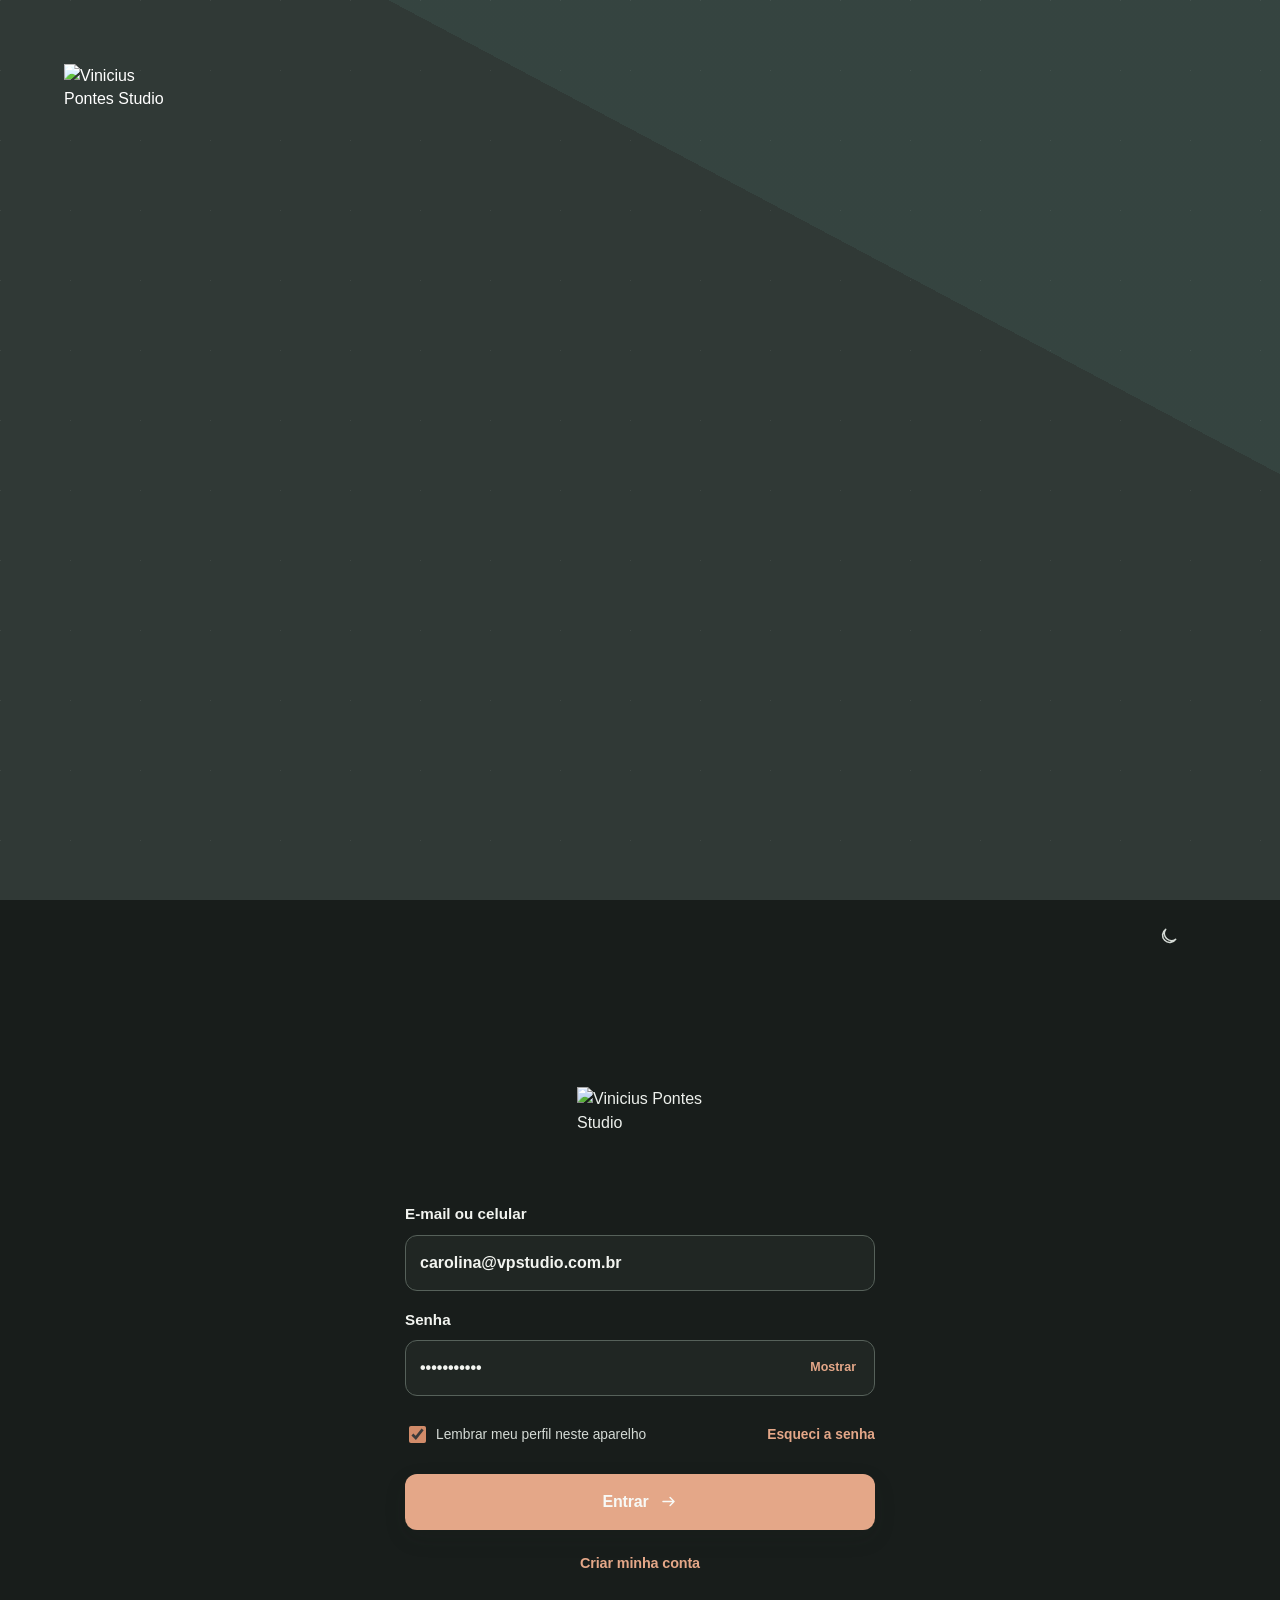
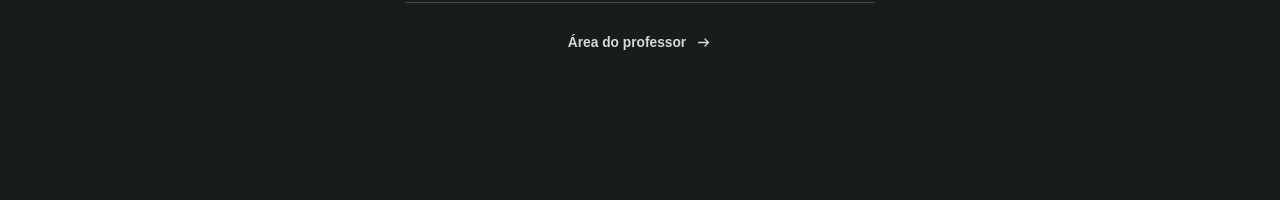
==== commit d2eee66c: "Publicar modo criativo Cobre Urbano" ====
--- a/index.html
+++ b/index.html
@@ -10,9 +10,9 @@
     <meta name="apple-mobile-web-app-title" content="VP Studio" />
     <link rel="manifest" href="manifest.webmanifest" />
     <link rel="apple-touch-icon" href="assets/icons/icon-192.png" />
-    <link rel="stylesheet" href="styles.css?v=20" />
-    <link rel="stylesheet" href="experience-tokens.css?v=20" />
-    <link rel="stylesheet" href="login-options.css?v=20" id="experience-picker-styles" />
+    <link rel="stylesheet" href="styles.css?v=21" />
+    <link rel="stylesheet" href="experience-tokens.css?v=21" />
+    <link rel="stylesheet" href="login-options.css?v=21" id="experience-picker-styles" />
     <title>VP Studio</title>
   </head>
   <body>
@@ -308,7 +308,7 @@
               <span>VINICIUS PONTES<small>STUDIO</small></span>
             </a>
             <div class="login-panel__controls">
-              <button class="icon-control" type="button" data-open-experience aria-label="Trocar visual">
+              <button class="icon-control" type="button" data-open-experience aria-label="Trocar visual" hidden>
                 <svg><use href="#icon-palette"></use></svg>
               </button>
               <button class="icon-control theme-control" type="button" data-theme-toggle aria-label="Ativar tema escuro">
@@ -1046,7 +1046,7 @@
           <span><strong>Meu perfil</strong><small>Dados, preferências e privacidade</small></span>
           <svg><use href="#icon-arrow"></use></svg>
         </button>
-        <button type="button" data-open-experience>
+        <button type="button" data-open-experience hidden>
           <svg><use href="#icon-palette"></use></svg>
           <span><strong>Trocar visual</strong><small id="account-experience">Atlântico selecionado</small></span>
           <svg><use href="#icon-arrow"></use></svg>
@@ -1059,6 +1059,6 @@
       </div>
     </dialog>
 
-    <script type="module" src="app.js?v=20"></script>
+    <script type="module" src="app.js?v=21"></script>
   </body>
 </html>
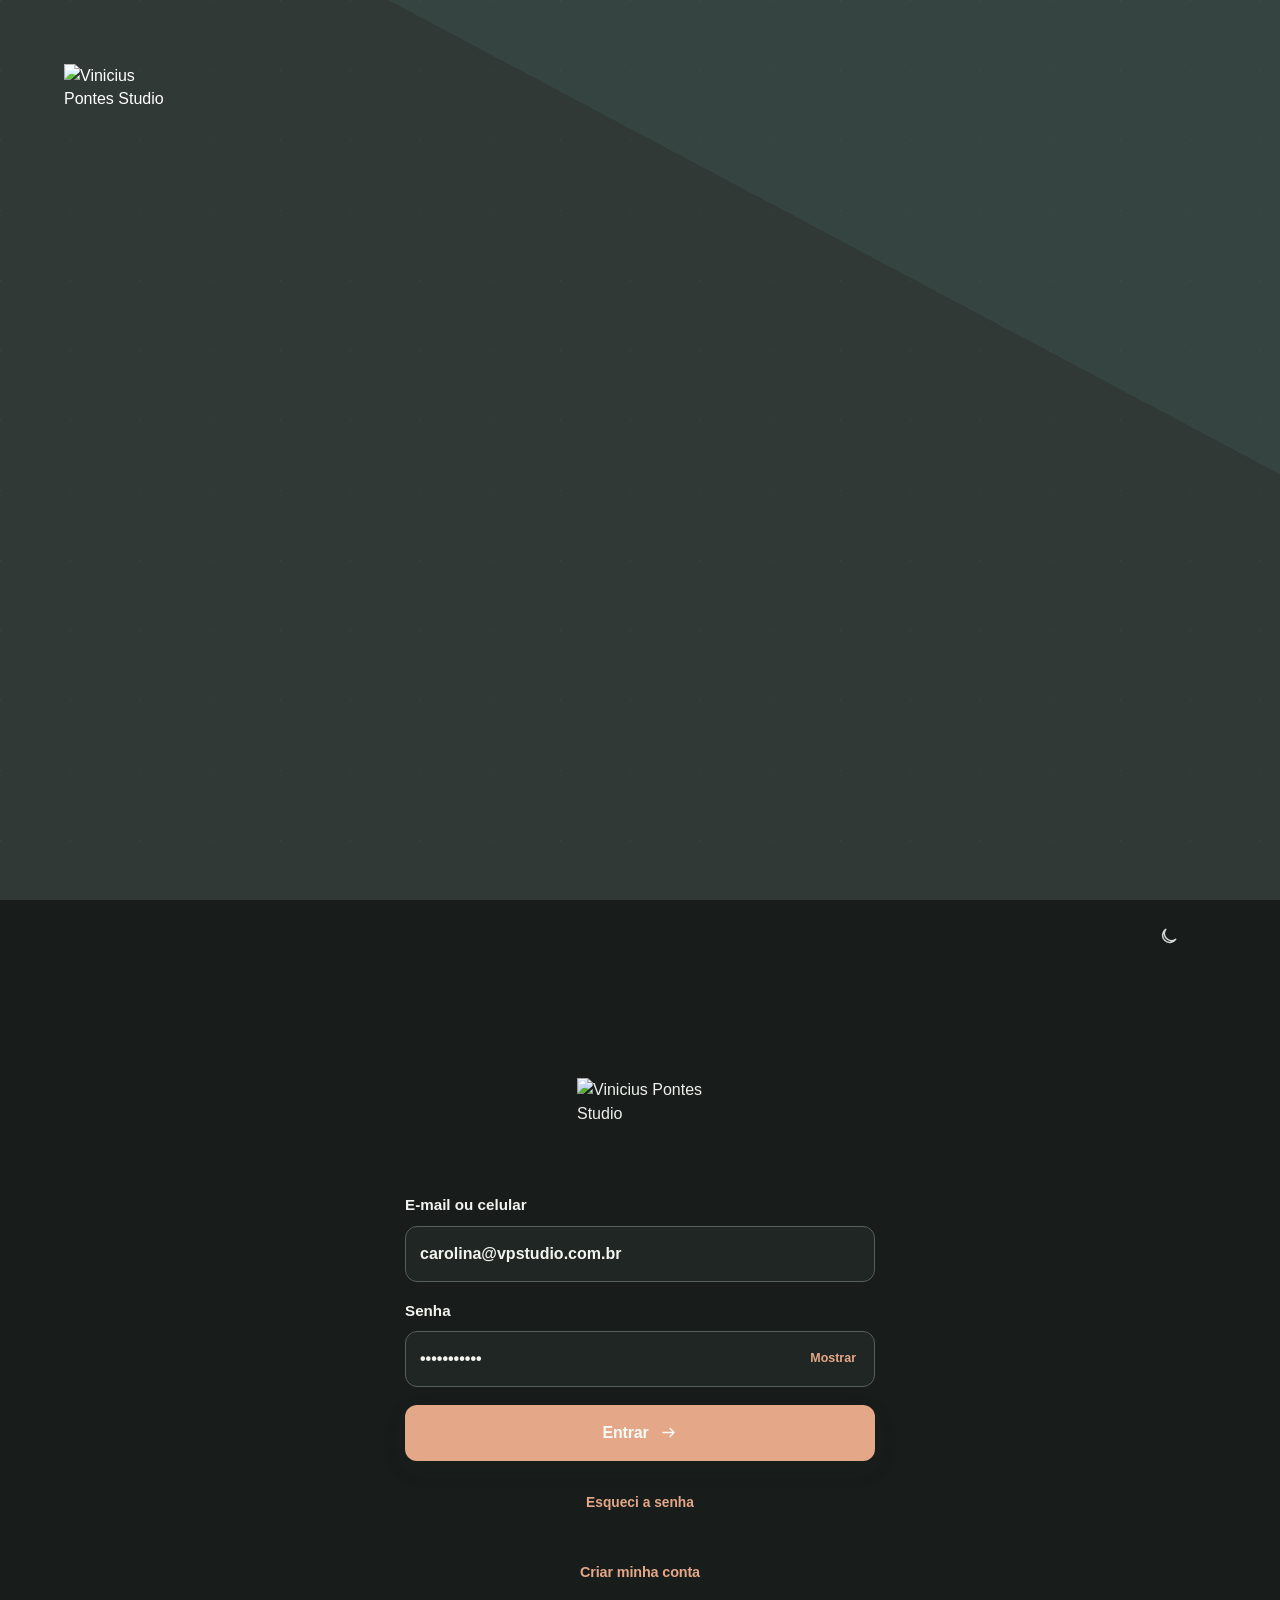
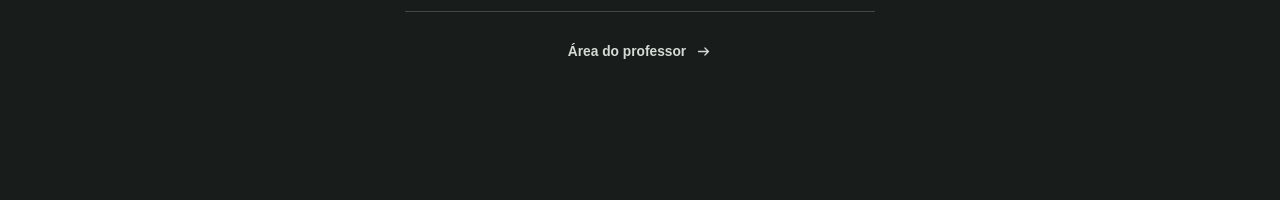
==== commit 894affc7: "Publish meeting flows and persistent local demo" ====
--- a/index.html
+++ b/index.html
@@ -10,9 +10,10 @@
     <meta name="apple-mobile-web-app-title" content="VP Studio" />
     <link rel="manifest" href="manifest.webmanifest" />
     <link rel="apple-touch-icon" href="assets/icons/icon-192.png" />
-    <link rel="stylesheet" href="styles.css?v=21" />
-    <link rel="stylesheet" href="experience-tokens.css?v=21" />
-    <link rel="stylesheet" href="login-options.css?v=21" id="experience-picker-styles" />
+    <link rel="stylesheet" href="styles.css?v=24" />
+    <link rel="stylesheet" href="experience-tokens.css?v=24" />
+    <link rel="stylesheet" href="studio.css?v=26" />
+    <link rel="stylesheet" href="login-options.css?v=24" id="experience-picker-styles" />
     <title>VP Studio</title>
   </head>
   <body>
@@ -363,17 +364,13 @@
                   <button type="button" id="password-toggle" aria-label="Mostrar senha">Mostrar</button>
                 </span>
               </label>
-              <div class="login-help">
-                <label><input id="remember-profile" name="rememberProfile" type="checkbox" checked /> <span>Lembrar meu perfil neste aparelho</span></label>
-                <button type="button" class="text-button" data-toast="Confira o e-mail cadastrado para recuperar sua senha.">Esqueci a senha</button>
-              </div>
               <button class="button button--primary button--full" type="submit">
                 Entrar
                 <svg><use href="#icon-arrow"></use></svg>
               </button>
             </form>
 
-            <div class="login-separator"><span>PRIMEIRO ACESSO</span></div>
+            <button type="button" class="text-button studio-forgot" data-toast="A recuperação por e-mail será ativada com a autenticação online. Este acesso usa dados de demonstração.">Esqueci a senha</button>
             <button class="button button--secondary button--full" type="button" data-route="account">
               Criar minha conta
             </button>
@@ -775,8 +772,8 @@
                   <svg><use href="#icon-back"></use></svg>
                 </button>
                 <div>
-                  <span class="overline">CHECK-IN DIÁRIO</span>
-                  <h2>Seu bem-estar</h2>
+                  <span class="overline">QUESTIONÁRIO DIÁRIO</span>
+                  <h2>Bem-Estar</h2>
                 </div>
                 <span class="flow-step" id="wellness-step-label">1 de 9</span>
               </header>
@@ -1059,6 +1056,6 @@
       </div>
     </dialog>
 
-    <script type="module" src="app.js?v=21"></script>
+    <script type="module" src="app.js?v=26"></script>
   </body>
 </html>
--- a/studio.css
+++ b/studio.css
@@ -0,0 +1,24 @@
+.studio-demo-label{margin:0;padding:5px 20px;background:var(--surface-raised);color:var(--muted);font-size:.7rem;text-align:center;border-bottom:1px solid var(--line)}
+[data-studio-runtime=true] .app-view .card{padding:20px;min-width:0}
+[data-studio-runtime=true] .app-view .card>p{line-height:1.6;margin:12px 0}
+[data-studio-runtime=true] .studio-person-link>span:nth-child(2){min-width:0;overflow-wrap:anywhere}
+[data-studio-runtime=true] .studio-form .field{min-width:0}
+.studio-forgot{display:block;margin:20px auto 14px;min-height:44px}
+.studio-stack{display:grid;gap:14px;margin:18px 0}
+.studio-compact{display:flex;align-items:center;justify-content:space-between;gap:16px;padding:20px 22px;border:1px solid var(--line);border-radius:16px;background:var(--surface)}
+.studio-compact h3{margin:6px 0;font-size:1.08rem}.studio-compact p{margin:0;color:var(--muted);font-size:.9rem}.studio-compact .text-button{min-height:44px;white-space:nowrap;font-size:.8rem}
+.studio-wellness{display:flex!important;flex-direction:column!important;align-items:stretch!important;gap:14px!important;min-height:0!important;padding:25px!important;text-align:left;width:100%;border-radius:20px!important}
+.studio-wellness>strong{font-size:clamp(1.35rem,4.8vw,1.85rem);line-height:1.18;max-width:25ch}.studio-wellness>span:not(.overline){font-size:.95rem;line-height:1.5}.studio-wellness-foot{display:flex;justify-content:space-between;align-items:center;margin-top:8px}
+.studio-payment-due{border-color:#b44749;border-inline-start:5px solid #b44749;background:color-mix(in srgb,var(--surface) 94%,#b44749 6%)}
+.studio-details{margin:16px 0;border:1px solid var(--line);border-radius:16px;background:var(--surface);overflow:hidden}.studio-details>summary{padding:20px;min-height:62px;cursor:pointer;font-weight:750;list-style-position:inside}.studio-details>summary small{display:block;font-size:.83rem;color:var(--muted);font-weight:500;margin:5px 0 0}.studio-details>div,.studio-details>p,.studio-details>table,.studio-details>ol,.studio-details>aside{margin:16px 20px}.studio-details>.button{margin:4px 20px 20px}.studio-details[open]>summary{border-bottom:1px solid var(--line)}
+.studio-details .studio-details{margin:12px}.studio-empty{padding:22px;border:1px dashed var(--line);border-radius:12px;color:var(--muted);line-height:1.6}.studio-actions{display:flex;gap:10px;flex-wrap:wrap;margin:20px 0}.studio-actions .button{min-height:46px;font-size:.86rem}.studio-fields{display:grid;grid-template-columns:repeat(auto-fit,minmax(150px,1fr));gap:14px}.studio-form{display:grid;gap:22px;max-width:760px}.studio-form fieldset{border:1px solid var(--line);padding:18px;border-radius:12px}.studio-form label,.studio-checkboxes label{line-height:1.5}.studio-form input[type=checkbox],.studio-checkboxes input[type=checkbox],.studio-set input[type=checkbox]{width:22px;height:22px;accent-color:var(--accent);flex-shrink:0}
+.studio-checkboxes{display:grid;gap:8px;margin:10px 0;border:0;padding:0}.studio-checkboxes label{display:flex;align-items:center;gap:12px;padding:12px 6px;min-height:48px}.studio-checkboxes legend{font-weight:700;margin-bottom:10px}.studio-consent{display:flex;gap:12px;align-items:flex-start}.studio-form .field input,.studio-form .field select,.studio-form .field textarea{min-height:48px}
+.studio-agenda-bottom{margin-top:48px;display:grid;gap:16px}.studio-confirmation{color:var(--muted);text-align:center}.studio-agenda-bottom .button{width:100%}.studio-attention{padding:18px;border-inline-start:4px solid var(--accent);background:var(--surface-raised);border-radius:12px}.studio-attention p{margin-top:8px;line-height:1.6;white-space:pre-wrap}
+.studio-person{border-bottom:1px solid var(--line);padding:6px 0 12px}.studio-person-link{display:flex;align-items:center;gap:12px;width:100%;padding:12px 0;border:0;background:transparent;color:var(--ink);text-align:left;cursor:pointer;min-height:60px}.studio-person-link>span:nth-child(2){flex:1}.studio-person-link strong,.studio-person-link small{display:block}.studio-person-link small{color:var(--muted);line-height:1.45;margin-top:5px}.studio-avatar{display:grid;place-items:center;width:40px;height:40px;border-radius:14px;background:var(--surface-raised);font-size:.75rem;font-weight:700}.condition-flag{min-height:40px;padding:7px 11px;border:1px solid #b78c50;background:var(--surface-raised);color:var(--ink);border-radius:9px;font-size:.8rem;cursor:pointer}.studio-exercise-line{display:flex;justify-content:space-between;gap:15px;padding:16px 20px;border-bottom:1px solid var(--line)}.studio-exercise-line span{color:var(--muted);font-size:.85rem}
+.studio-timer{position:sticky;top:0;z-index:15;display:flex;justify-content:space-between;align-items:center;gap:12px;padding:16px;background:var(--surface-raised);border:1px solid var(--line);border-radius:12px}.studio-timer .button{font-size:.7rem;min-height:44px;padding:10px}.studio-set{display:flex;align-items:center;justify-content:space-between;gap:12px;padding:12px 0}.studio-set>label:first-child{display:flex;align-items:center;gap:10px}.studio-set>label:last-child{font-size:.8rem;width:90px}.studio-set input[type=number]{width:100%;padding:10px;border-radius:8px;border:1px solid var(--line);color:var(--ink);background:var(--surface-raised)}.studio-pse{margin-bottom:24px}.studio-pse .psr-option{min-height:64px}
+.studio-chart>summary{display:flex;align-items:center;justify-content:space-between;gap:15px}.studio-chart>summary::after{content:'+';font-size:1.3rem}.studio-chart[open]>summary::after{content:'−'}.studio-chart svg{width:100px;height:44px;flex-shrink:0;color:var(--accent)}.studio-table{border-collapse:collapse;font-size:.82rem;max-width:calc(100% - 40px)}.studio-table td,.studio-table th{padding:12px 8px;border-bottom:1px solid var(--line);text-align:left}.studio-table caption{text-align:left;padding:10px 0;font-weight:700}.studio-tabs{display:flex;gap:8px;flex-wrap:wrap}.studio-tabs .button{min-height:46px;font-size:.8rem}.studio-catalog{display:grid;grid-template-columns:repeat(auto-fit,minmax(190px,1fr));gap:10px;max-height:320px;overflow:auto;padding:4px}.studio-catalog button{border:1px solid var(--line);background:var(--surface);color:var(--ink);padding:15px;border-radius:12px;text-align:left;cursor:pointer}.studio-catalog small{display:block;color:var(--muted);margin-top:6px}
+.vacancy-row{display:flex;align-items:center;gap:14px;padding:14px 0}.vacancy-row meter{flex:1;min-width:60px}.vacancy-row span{font-size:.8rem}.studio-ranking{padding-left:24px}.studio-ranking li{padding:15px 0}.studio-ranking li strong{float:right}
+.studio-dialog{width:min(620px,calc(100vw - 28px));max-height:88dvh;padding:24px;border:1px solid var(--line);border-radius:20px;background:var(--surface);color:var(--ink);overflow:auto}.studio-dialog::backdrop{background:#0008;backdrop-filter:blur(3px)}.studio-dialog>header{display:flex;align-items:center;justify-content:space-between;gap:12px;margin-bottom:20px}.studio-dialog h2{font-size:1.35rem}.studio-dialog>header button{width:44px;height:44px;border:1px solid var(--line);background:var(--surface-raised);color:var(--ink);border-radius:12px;font-size:1.5rem}.studio-dialog p{line-height:1.6;margin:12px 0}.studio-dialog-body{min-width:0}
+html[data-text-size=large]{font-size:20px}html[data-motion=reduced] *,html[data-motion=reduced] *::before,html[data-motion=reduced] *::after{animation:none!important;transition:none!important;scroll-behavior:auto!important}html[data-contrast=high]{--muted:var(--ink);--line:#808b86}*:focus-visible{outline:3px solid var(--accent);outline-offset:4px}#studio-print{display:none}
+@media(max-width:600px){.studio-compact{padding:17px;gap:12px}.studio-compact .text-button{font-size:.73rem}.studio-chart svg{width:72px}.studio-details>summary{padding:18px}.studio-form{max-width:100%}.studio-dialog{padding:20px}.studio-set{flex-wrap:wrap}.studio-catalog{grid-template-columns:1fr}.studio-exercise-line{flex-direction:column;gap:6px}.studio-stack .card{padding:20px}.studio-actions .button{flex:1}.studio-wellness .overline{font-size:.7rem}}
+@media print{@page{size:A4;margin:18mm}body>*:not(#studio-print){display:none!important}#studio-print{display:block!important;color:#202722;background:white;font:11pt Georgia,serif}#studio-print header{border-bottom:2px solid #a45f42;padding-bottom:14px}#studio-print header img{width:80px}#studio-print h1{font-size:20pt}#studio-print h2{font-size:15pt;color:#70452e}#studio-print article{border-bottom:1px solid #d6d6d0;padding:8px 0;break-inside:avoid}#studio-print p{overflow-wrap:anywhere;margin:5px 0;line-height:1.4}#studio-print section{break-before:auto}}
